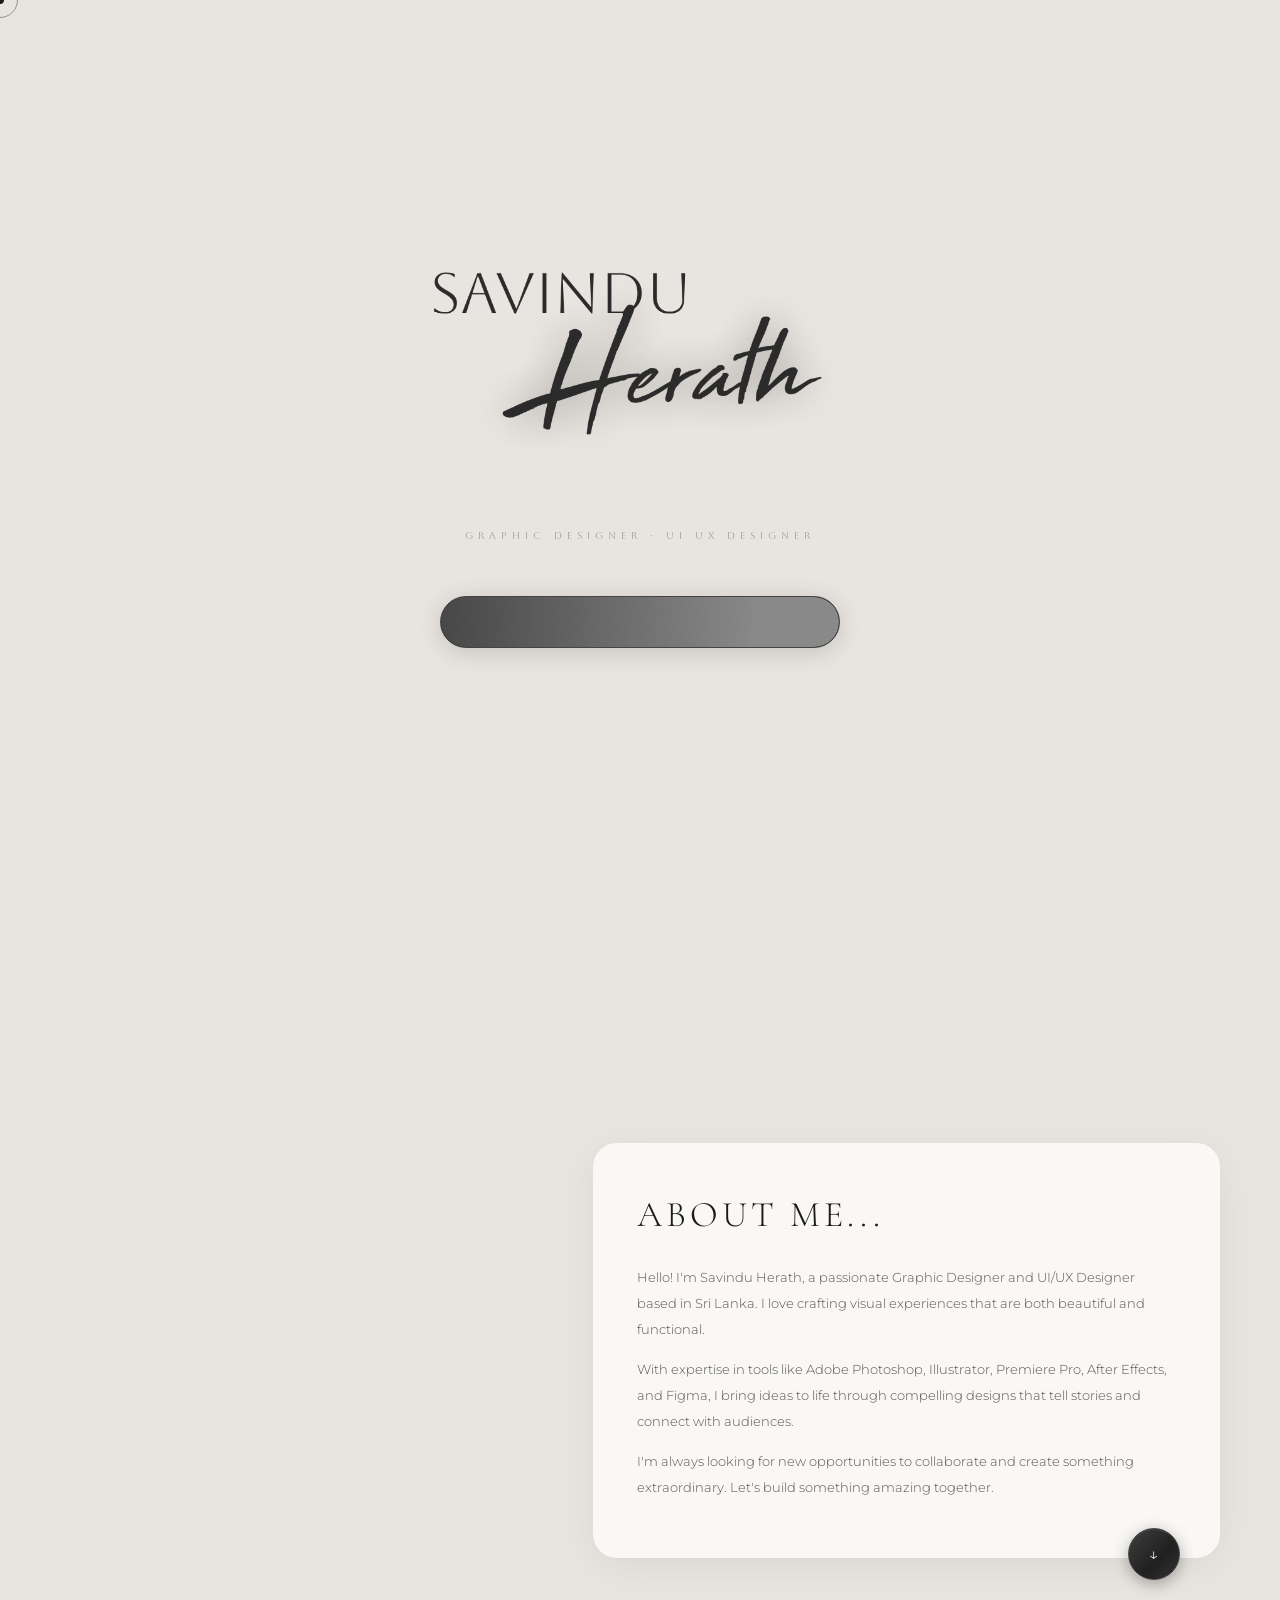
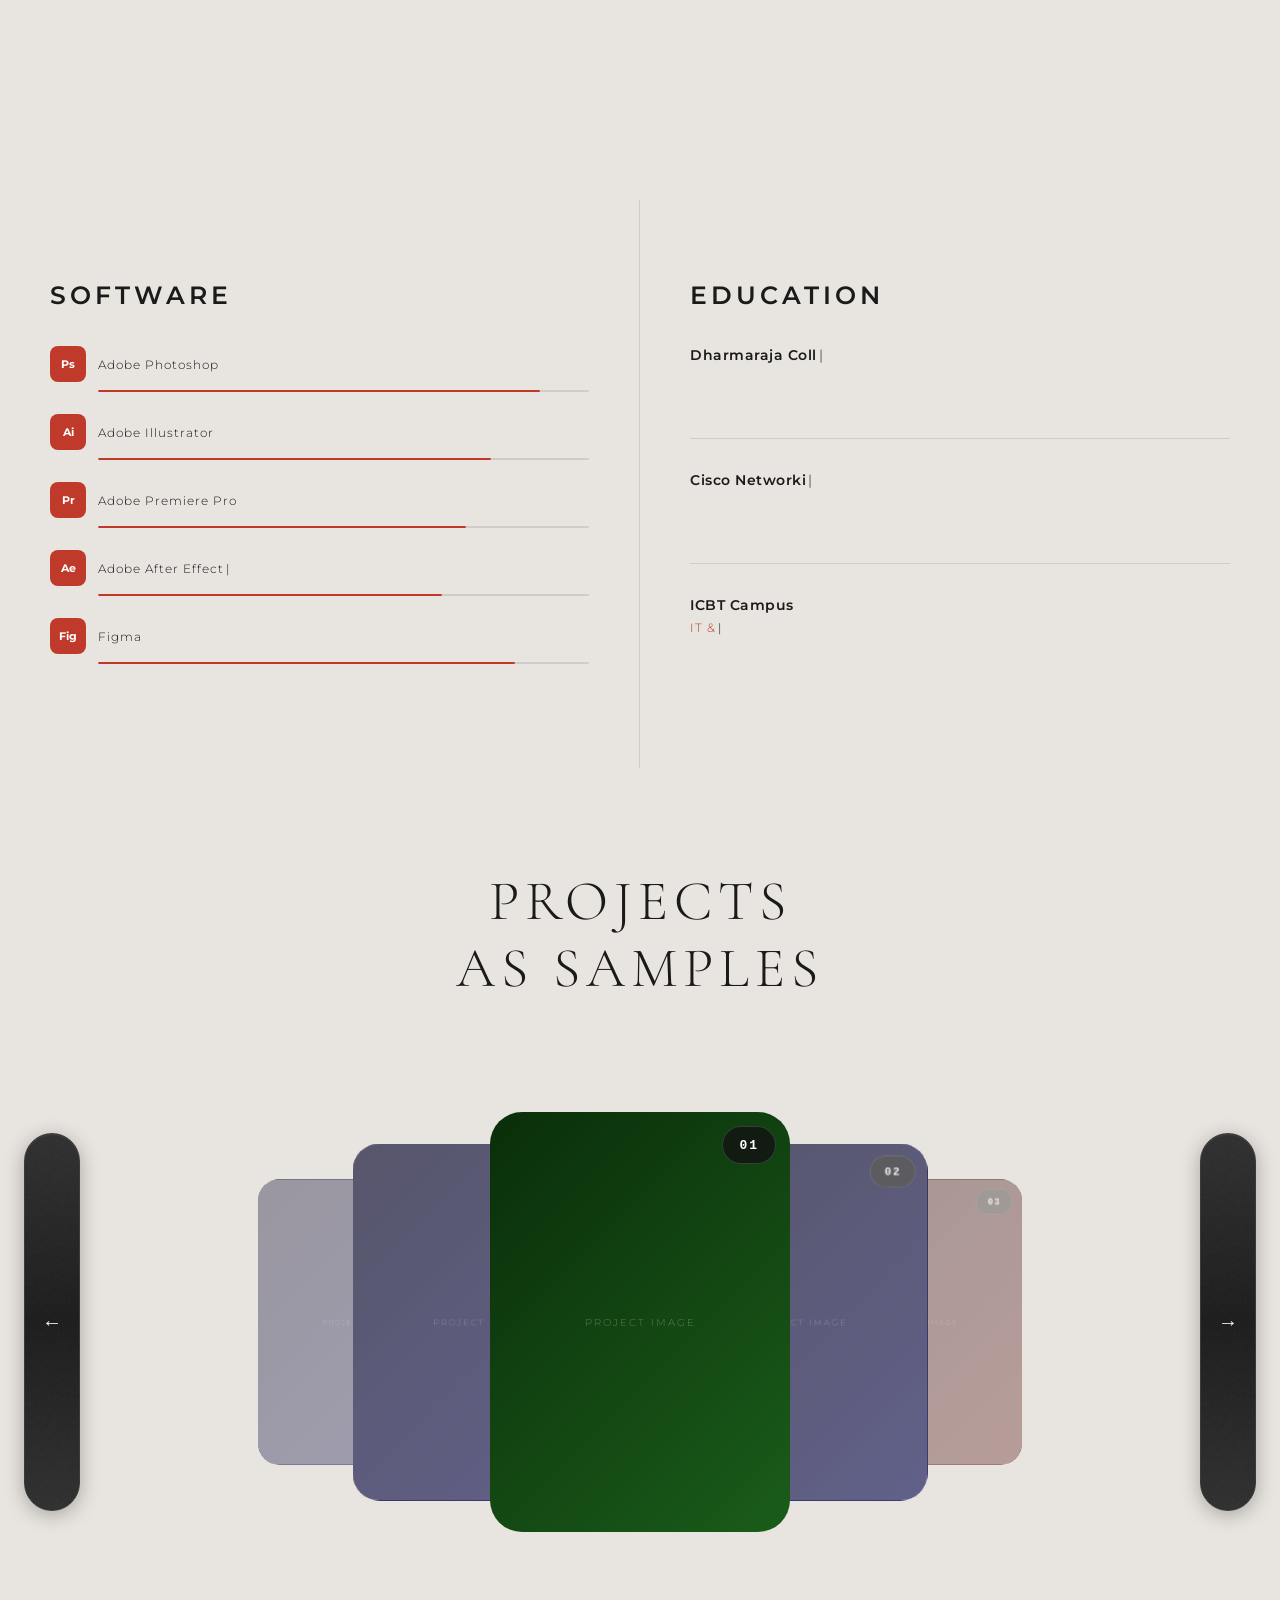
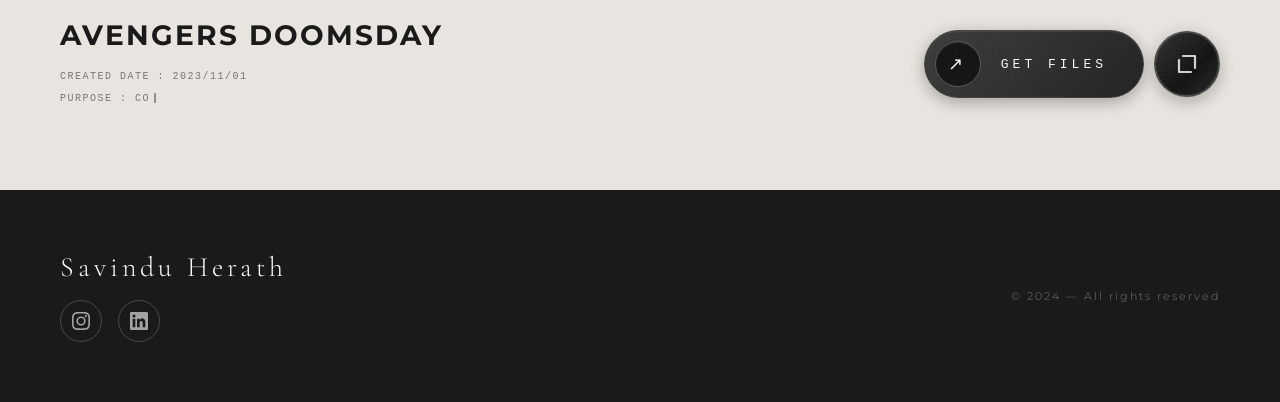
==== index.html @ 407e52e2 "Add files via upload" ====
<!DOCTYPE html>
<html lang="en">
<head>
  <meta charset="UTF-8" />
  <link rel="stylesheet" href="style.css">
  <meta name="viewport" content="width=device-width, initial-scale=1.0"/>
  <title>Savindu Herath — Portfolio</title>
  <link href="https://fonts.googleapis.com/css2?family=Aboreto&family=Cormorant+Garamond:ital,wght@0,300;0,400;0,600;1,300;1,600&family=Dancing+Script:wght@700&family=Montserrat:wght@300;400;500;600;700&display=swap" rel="stylesheet"/>
  <style>
    *, *::before, *::after { box-sizing: border-box; margin: 0; padding: 0; }

    
  </style>
</head>
<body class="loading">

<!-- RED GRID OVERLAY -->
<div id="grid-overlay"></div>

<!-- CUSTOM CURSOR -->
<div id="cursor-dot"></div>
<div id="cursor-ring"></div>

<!-- LOADING SCREEN -->
<div id="loader">
  <div class="loader-name">
    <img src="name.png" alt="Savindu Herath" style="width:clamp(200px,35vw,420px);">
  </div>
  <div class="loader-role"></div>
  <div class="loader-pill-wrap">
    <div class="loader-pill" id="loaderPill">
      <div class="loader-pill-fill" id="loaderFill"></div>
      <div class="loader-pill-text" id="loaderText">Loading</div>
    </div>
  </div>
</div>

<!-- NAVBAR -->
<nav>
  <div class="nav-mobile-top">
    <div class="nav-logo" id="navLogoBtn"><img src="photo.png" alt="SH" style="width:100%;height:100%;object-fit:cover;border-radius:50%;"></div>
    <span class="nav-mobile-label">Menu</span>
  </div>
  <div class="nav-logo" id="navLogoDesktop"><img src="photo.png" alt="SH" style="width:100%;height:100%;object-fit:cover;border-radius:50%;"></div>
  <div class="nav-links">
    <a href="#home">Home</a>
    <a href="#me">Me</a>
    <a href="#education">Education</a>
    <a href="#works">Works</a>
  </div>
</nav>

<!-- HERO + ABOUT (shared sticky image) -->
<div class="sticky-sections">

  <!-- LEFT: sticky image column -->
  <div class="sticky-img-col">
    <div class="sticky-img-inner">
      <img src="photo.png" alt="Savindu Herath">
    </div>
  </div>

  <!-- RIGHT: scrolling content column -->
  <div class="sticky-content-col">

    <!-- Hero pane -->
    <section id="home">
      <div class="hero-pane">
        <div class="hero-text">
          <p class="hero-hi">Hi...... &nbsp;I Am</p>
          <img src="name.png" alt="Savindu Herath" style="width:100%;max-width:640px;opacity:0;animation:heroNameReveal 0.9s cubic-bezier(0.4,0,0.2,1) 11.3s forwards;">
          <p class="hero-roles">
            <span class="hero-role-1"></span><br>
            <span class="hero-role-2"></span>
          </p>
          <a href="#me" class="hero-btn">
            <span class="btn-noise"></span>
            <span class="arrow-icon"><span>↗</span></span>
            Find More
          </a>
        </div>
      </div>
    </section>

    <!-- About pane -->
    <section id="me">
      <div class="about-pane">
        <div class="about-content reveal">
          <div class="about-card">
            <h2>About Me...</h2>
            <p>
              Hello! I'm Savindu Herath, a passionate Graphic Designer and UI/UX Designer
              based in Sri Lanka. I love crafting visual experiences that are both beautiful
              and functional.
            </p>
            <p>
              With expertise in tools like Adobe Photoshop, Illustrator, Premiere Pro,
              After Effects, and Figma, I bring ideas to life through compelling designs
              that tell stories and connect with audiences.
            </p>
            <p>
              I'm always looking for new opportunities to collaborate and create something
              extraordinary. Let's build something amazing together.
            </p>
            <a href="#education" class="about-down-btn"><span>↓</span></a>
          </div>
        </div>
      </div>
    </section>

  </div>
</div>

<!-- EDUCATION + SOFTWARE -->
<section id="education">
  <div class="software-section reveal">
    <p class="section-label">Software</p>

    <div class="skill-item">
      <div class="skill-header">
        <div class="skill-icon ps">Ps</div>
        <span class="skill-name" data-type="Adobe Photoshop"></span>
      </div>
      <div class="skill-bar"><div class="skill-fill" data-width="90%"></div></div>
    </div>

    <div class="skill-item">
      <div class="skill-header">
        <div class="skill-icon ai">Ai</div>
        <span class="skill-name" data-type="Adobe Illustrator"></span>
      </div>
      <div class="skill-bar"><div class="skill-fill" data-width="80%"></div></div>
    </div>

    <div class="skill-item">
      <div class="skill-header">
        <div class="skill-icon pr">Pr</div>
        <span class="skill-name" data-type="Adobe Premiere Pro"></span>
      </div>
      <div class="skill-bar"><div class="skill-fill" data-width="75%"></div></div>
    </div>

    <div class="skill-item">
      <div class="skill-header">
        <div class="skill-icon ae">Ae</div>
        <span class="skill-name" data-type="Adobe After Effects"></span>
      </div>
      <div class="skill-bar"><div class="skill-fill" data-width="70%"></div></div>
    </div>

    <div class="skill-item">
      <div class="skill-header">
        <div class="skill-icon fg">Fig</div>
        <span class="skill-name" data-type="Figma"></span>
      </div>
      <div class="skill-bar"><div class="skill-fill" data-width="85%"></div></div>
    </div>
  </div>

  <div class="edu-section reveal">
    <p class="section-label">Education</p>

    <div class="edu-item">
      <div class="edu-school" data-type="Dharmaraja College"></div>
      <div class="edu-stream" data-type="Science Stream"></div>
      <div class="edu-year" data-type="2017 – 2025"></div>
    </div>

    <div class="edu-item">
      <div class="edu-school" data-type="Cisco Networking Academy"></div>
      <div class="edu-stream" data-type="Cyber Security Diploma"></div>
      <div class="edu-year" data-type="2023 – 2024"></div>
    </div>

    <div class="edu-item">
      <div class="edu-school" data-type="ICBT Campus"></div>
      <div class="edu-stream" data-type="IT & English Diploma"></div>
      <div class="edu-year" data-type="2022 – 2023"></div>
    </div>
  </div>
</section>

<!-- PROJECTS -->
<section id="works">
  <div class="projects-header reveal">
    <h2>Projects<br>As Samples</h2>
  </div>

  <div class="fan-stage reveal" id="fanStage">
    <button class="carousel-btn" id="prevBtn"><span>←</span></button>
    <!-- Cards injected by JS -->
    <button class="carousel-btn" id="nextBtn"><span>→</span></button>
  </div>

  <div class="works-bottom reveal">
    <div class="proj-info" id="projInfo">
      <div class="proj-title">Avengers Doomsday</div>
      <div class="proj-meta">
        <span>Created Date : 2023/11/01</span>
        <span>Purpose : Created this for a competition conduct by Royal College Colombo</span>
      </div>
    </div>
    <div class="works-right">
      <div class="proj-actions" id="projActions">
        <a href="#" class="get-files-btn">
          <span class="btn-icon"><span>↗</span></span> Get Files
        </a>
      </div>
    </div>
  </div>
</section>

<!-- PROJECT MODAL -->
<div id="proj-modal">
  <div class="modal-backdrop" id="modalBackdrop"></div>
  <div class="modal-box" id="modalBox">
    <button class="modal-close" id="modalClose">✕</button>
    <div id="modalImgWrap"></div>
    <div class="modal-body">
      <div class="modal-tag" id="modalTag"></div>
      <div class="modal-title" id="modalTitle"></div>
      <div class="modal-meta" id="modalMeta"></div>
      <div class="modal-desc" id="modalDesc"></div>
      <div class="modal-actions" id="modalActions"></div>
    </div>
  </div>
</div>

<!-- SCROLL TO TOP -->
<a id="scrollTop" href="#home"><span>↑</span></a>

<!-- FOOTER -->
<footer>
  <div style="display:flex; flex-direction:column; gap:16px;">
    <div class="f-name">Savindu Herath</div>
    <div class="f-social">
      <a href="https://www.instagram.com/" target="_blank" aria-label="Instagram">
        <svg viewBox="0 0 24 24" xmlns="http://www.w3.org/2000/svg">
          <path d="M12 2.163c3.204 0 3.584.012 4.85.07 1.366.062 2.633.334 3.608 1.308.975.975 1.246 2.242 1.308 3.608.058 1.266.07 1.646.07 4.85s-.012 3.584-.07 4.85c-.062 1.366-.334 2.633-1.308 3.608-.975.975-2.242 1.246-3.608 1.308-1.266.058-1.646.07-4.85.07s-3.584-.012-4.85-.07c-1.366-.062-2.633-.334-3.608-1.308-.975-.975-1.246-2.242-1.308-3.608C2.175 15.584 2.163 15.204 2.163 12s.012-3.584.07-4.85c.062-1.366.334-2.633 1.308-3.608.975-.975 2.242-1.246 3.608-1.308C8.416 2.175 8.796 2.163 12 2.163zm0-2.163C8.741 0 8.333.014 7.053.072 5.197.157 3.355.673 2.014 2.014.673 3.355.157 5.197.072 7.053.014 8.333 0 8.741 0 12c0 3.259.014 3.667.072 4.947.085 1.856.601 3.698 1.942 5.039 1.341 1.341 3.183 1.857 5.039 1.942C8.333 23.986 8.741 24 12 24c3.259 0 3.667-.014 4.947-.072 1.856-.085 3.698-.601 5.039-1.942 1.341-1.341 1.857-3.183 1.942-5.039.058-1.28.072-1.688.072-4.947 0-3.259-.014-3.667-.072-4.947-.085-1.856-.601-3.698-1.942-5.039C20.645.673 18.803.157 16.947.072 15.667.014 15.259 0 12 0zm0 5.838a6.162 6.162 0 1 0 0 12.324 6.162 6.162 0 0 0 0-12.324zm0 10.162a4 4 0 1 1 0-8 4 4 0 0 1 0 8zm6.406-11.845a1.44 1.44 0 1 0 0 2.881 1.44 1.44 0 0 0 0-2.881z"/>
        </svg>
      </a>
      <a href="https://www.linkedin.com/" target="_blank" aria-label="LinkedIn">
        <svg viewBox="0 0 24 24" xmlns="http://www.w3.org/2000/svg">
          <path d="M20.447 20.452h-3.554v-5.569c0-1.328-.027-3.037-1.852-3.037-1.853 0-2.136 1.445-2.136 2.939v5.667H9.351V9h3.414v1.561h.046c.477-.9 1.637-1.85 3.37-1.85 3.601 0 4.267 2.37 4.267 5.455v6.286zM5.337 7.433a2.062 2.062 0 0 1-2.063-2.065 2.064 2.064 0 1 1 2.063 2.065zm1.782 13.019H3.555V9h3.564v11.452zM22.225 0H1.771C.792 0 0 .774 0 1.729v20.542C0 23.227.792 24 1.771 24h20.451C23.2 24 24 23.227 24 22.271V1.729C24 .774 23.2 0 22.222 0h.003z"/>
        </svg>
      </a>
    </div>
  </div>
  <div class="f-copy">© 2024 — All rights reserved</div>
</footer>

<script>
  // ── Navbar sequence
  const navEl = document.querySelector('nav');
  const navLinkItems = document.querySelectorAll('.nav-links a');
  const isMobile = () => window.innerWidth <= 1024;

  const NAV_START = 10400;

  // Step 1: drop down
  setTimeout(() => { navEl.classList.add('step1'); }, NAV_START);

  // Step 2: stretch wide (desktop only)
  setTimeout(() => { navEl.classList.add('step2'); }, NAV_START + 650);

  // Links appear at exactly 13s
  setTimeout(() => {
    navLinkItems.forEach(link => { link.classList.add('visible'); });
  }, 13000);

  // ── Loading screen sequence
  const loader     = document.getElementById('loader');
  const loaderName = loader.querySelector('.loader-name');
  const loaderRole = loader.querySelector('.loader-role');
  const pill       = document.getElementById('loaderPill');
  const fill       = document.getElementById('loaderFill');
  const pillText   = document.getElementById('loaderText');

  // 1. Name fades up
  setTimeout(() => loaderName.classList.add('show'), 300);

  // 2. Role types in
  setTimeout(() => {
    loaderRole.classList.add('show');
    const loaderRoleText = 'Graphic Designer  ·  UI UX Designer';
    loaderRole.textContent = '';
    loaderRole.classList.add('typing-cursor');
    let i = 0;
    const loaderRoleInterval = setInterval(() => {
      loaderRole.textContent += loaderRoleText[i++];
      if (i >= loaderRoleText.length) {
        clearInterval(loaderRoleInterval);
        loaderRole.classList.remove('typing-cursor');
      }
    }, 38);
  }, 800);
  // 3. Pill drops in
  setTimeout(() => pill.classList.add('drop'), 1300);
  // 4. Pill stretches wide
  setTimeout(() => {
    pill.classList.add('stretch');
    setTimeout(() => pillText.classList.add('show'), 500);
  }, 2000);
  // 5. Fill sweeps across
  setTimeout(() => fill.classList.add('fill'), 2400);
  // 6. Slide away when done
  setTimeout(() => {
    loader.classList.add('hide');
    document.body.classList.remove('loading');
    setTimeout(() => loader.remove(), 900);
  }, 9500);

  // ── Hero roles typing (starts after loading screen ends)
  setTimeout(() => {
    const role1 = document.querySelector('.hero-role-1');
    const role2 = document.querySelector('.hero-role-2');
    const text1 = 'Graphic Designer';
    const text2 = 'UI UX Designer';
    const speed = 45;

    // Both start at the same time
    [{ el: role1, text: text1 }, { el: role2, text: text2 }].forEach(({ el, text }) => {
      el.textContent = '';
      el.classList.add('typing-cursor');
      let i = 0;
      const interval = setInterval(() => {
        el.textContent += text[i++];
        if (i >= text.length) {
          clearInterval(interval);
          el.classList.remove('typing-cursor');
        }
      }, speed);
    });
  }, 11700);

  // ── Scroll to top button
  const scrollTopBtn = document.getElementById('scrollTop');
  window.addEventListener('scroll', () => {
    scrollTopBtn.classList.toggle('visible', window.scrollY > 400);
  }, { passive: true });
  scrollTopBtn.addEventListener('click', e => {
    e.preventDefault();
    smoothScrollTo(0, 1000);
  });

  // ── Scroll reveal
  const reveals = document.querySelectorAll('.reveal');
  const revObserver = new IntersectionObserver((entries) => {
    entries.forEach(e => {
      if (e.isIntersecting) {
        e.target.classList.add('visible');
        e.target.querySelectorAll('.skill-fill').forEach(bar => {
          bar.style.width = bar.dataset.width;
        });

        // Typing effect for software skill names
        if (e.target.classList.contains('software-section')) {
          const skillNames = e.target.querySelectorAll('.skill-name[data-type]');
          skillNames.forEach(field => {
            const text = field.dataset.type;
            const speed = 35;
            field.textContent = '';
            field.classList.add('typing-cursor');
            let i = 0;
            const interval = setInterval(() => {
              field.textContent += text[i++];
              if (i >= text.length) {
                clearInterval(interval);
                field.classList.remove('typing-cursor');
              }
            }, speed);
          });
          revObserver.unobserve(e.target);
        }

        // Typing effect for edu items
        if (e.target.classList.contains('edu-section')) {
          const items = e.target.querySelectorAll('.edu-item');
          items.forEach(item => {
            const fields = item.querySelectorAll('[data-type]');
            let fieldDelay = 0;
            fields.forEach((field, fi) => {
              const text = field.dataset.type;
              const speed = fi === 0 ? 45 : 30;
              setTimeout(() => {
                field.textContent = '';
                field.classList.add('typing-cursor');
                let i = 0;
                const interval = setInterval(() => {
                  field.textContent += text[i++];
                  if (i >= text.length) {
                    clearInterval(interval);
                    field.classList.remove('typing-cursor');
                  }
                }, speed);
              }, fieldDelay);
              fieldDelay += text.length * speed + 120;
            });
          });
          revObserver.unobserve(e.target);
        }
      }
    });
  }, { threshold: 0.15 });
  reveals.forEach(r => revObserver.observe(r));

  document.querySelectorAll('.skill-fill').forEach(bar => {
    const rect = bar.getBoundingClientRect();
    if (rect.top < window.innerHeight) bar.style.width = bar.dataset.width;
  });

  // ── Project data — add or edit projects here
  const projects = [
    {
      title: "Avengers Doomsday",
      date: "2023/11/01",
      purpose: "Competition",
      description: "Created this poster for a graphic design competition conducted by Royal College Colombo. The design captures the cinematic feel of the Avengers universe with bold typography and dramatic lighting.",
      bg: "linear-gradient(135deg,#0a2e0a,#1a5c1a)",
      image: null, // replace with: "project1.jpg"
      file: null   // replace with: "files/avengers-doomsday.zip"
    },
    {
      title: "Space Quantum",
      date: "2024/02/10",
      purpose: "Personal Project",
      description: "A personal exploration of space-themed UI design. Combines deep space photography with futuristic interface elements to create an immersive visual experience.",
      bg: "linear-gradient(135deg,#0a0a2e,#1a1a5c)",
      image: null,
      file: null
    },
    {
      title: "Project Three",
      date: "2024/05/20",
      purpose: "Client Work",
      description: "Replace with your third project description. Add details about the client, the brief, and your creative approach to solving their design challenge.",
      bg: "linear-gradient(135deg,#2e0a0a,#5c1a1a)",
      image: null,
      file: null
    },
    {
      title: "Space Quantum",
      date: "2024/02/10",
      purpose: "Personal Project",
      description: "A personal exploration of space-themed UI design. Combines deep space photography with futuristic interface elements to create an immersive visual experience.",
      bg: "linear-gradient(135deg,#0a0a2e,#1a1a5c)",
      image: null,
      file: null
    },
    {
      title: "Project Four",
      date: "2024/08/15",
      purpose: "Freelance",
      description: "Replace with your fourth project description. Describe the tools used, the timeline, and the outcome of this project.",
      bg: "linear-gradient(135deg,#1a1200,#4a3500)",
      image: null,
      file: null
    },
    {
      title: "Project Five",
      date: "2024/11/01",
      purpose: "Academic",
      description: "Replace with your fifth project description. You can add as many projects as you like by copying this object and adding your own details.",
      bg: "linear-gradient(135deg,#001a1a,#004a4a)",
      image: null,
      file: null
    },
    {
      title: "2",
      date: "2024/02/10",
      purpose: "Personal Project",
      description: "A personal exploration of space-themed UI design. Combines deep space photography with futuristic interface elements to create an immersive visual experience.",
      bg: "linear-gradient(135deg,#0a0a2e,#1a1a5c)",
      image: null,
      file: null
    },
    {
      title: "1",
      date: "2024/02/10",
      purpose: "Personal Project",
      description: "A personal exploration of space-themed UI design. Combines deep space photography with futuristic interface elements to create an immersive visual experience.",
      bg: "linear-gradient(135deg,#0a0a2e,#1a1a5c)",
      image: null,
      file: null
    }
  ];

  // ── Modal logic
  const modal       = document.getElementById('proj-modal');
  const modalClose  = document.getElementById('modalClose');
  const modalBackdrop = document.getElementById('modalBackdrop');

  function openModal(p) {
    // Image
    const imgWrap = document.getElementById('modalImgWrap');
    if (p.image) {
      imgWrap.innerHTML = `<img src="${p.image}" alt="${p.title}" class="modal-img">`;
    } else {
      imgWrap.innerHTML = `<div class="modal-img-placeholder" style="background:${p.bg}">${p.title}</div>`;
    }
    document.getElementById('modalTag').textContent = `Project · ${p.purpose}`;
    document.getElementById('modalTitle').textContent = p.title;
    document.getElementById('modalMeta').innerHTML = `
      <span><strong>Date</strong>${p.date}</span>
      <span><strong>Purpose</strong>${p.purpose}</span>
    `;
    document.getElementById('modalDesc').textContent = p.description;

    // Download button
    const actions = document.getElementById('modalActions');
    if (p.file) {
      actions.innerHTML = `
        <a href="${p.file}" download class="modal-download-btn">
          <span class="btn-icon">↓</span> Download Files
        </a>`;
    } else {
      actions.innerHTML = `<p class="modal-no-file">No files available yet</p>`;
    }

    modal.classList.add('open');
    document.body.style.overflow = 'hidden';
  }

  function closeModal() {
    modal.classList.remove('open');
    document.body.style.overflow = '';
  }

  modalClose.addEventListener('click', closeModal);
  modalBackdrop.addEventListener('click', closeModal);
  document.addEventListener('keydown', e => { if (e.key === 'Escape') closeModal(); });

  const stage = document.getElementById('fanStage');
  const infoEl = document.getElementById('projInfo');
  const actionsEl = document.getElementById('projActions');
  let current = 0;
  const total = projects.length;

  // Build card DOM elements
  const cardEls = projects.map((p, i) => {
    const card = document.createElement('div');
    card.className = 'fan-card';
    card.innerHTML = `
      <div class="fan-card-inner">
        <div class="card-placeholder" style="background:${p.bg}">PROJECT IMAGE</div>
        <div class="proj-num">${String(i+1).padStart(2,'0')}</div>
        <div class="card-overlay"></div>
      </div>
    `;
    card.addEventListener('click', () => {
      const pos = getPos(i);
      if (pos !== 0) {
        current = i; render();
      } else {
        openModal(p); // open modal when clicking active card
      }
    });
    stage.appendChild(card);
    return card;
  });

  // Returns position relative to current (-2,-1,0,1,2 or hidden)
  function getPos(i) {
    let diff = i - current;
    // Wrap for infinite
    if (diff > total / 2) diff -= total;
    if (diff < -total / 2) diff += total;
    return diff;
  }

  function render() {
    cardEls.forEach((card, i) => {
      const pos = getPos(i);
      // Remove all pos classes
      card.className = 'fan-card';
      if (pos === 0)       card.classList.add('pos-0');
      else if (pos === -1) card.classList.add('pos-n1');
      else if (pos === 1)  card.classList.add('pos-p1');
      else if (pos === -2) card.classList.add('pos-n2');
      else if (pos === 2)  card.classList.add('pos-p2');
      else                 card.classList.add('pos-hidden');
    });

    // Update info with typing effect
    const p = projects[current];

    // Helper: types text into an element char by char
    function typeText(el, text, speed, onDone) {
      el.textContent = '';
      el.classList.add('typing-cursor');
      let i = 0;
      const interval = setInterval(() => {
        el.textContent += text[i++];
        if (i >= text.length) {
          clearInterval(interval);
          el.classList.remove('typing-cursor');
          if (onDone) onDone();
        }
      }, speed);
    }

    // Build structure first (empty), then type into each field sequentially
    infoEl.innerHTML = `
      <div class="proj-title"></div>
      <div class="proj-meta">
        <span class="meta-date"></span>
        <span class="meta-purpose"></span>
      </div>
    `;

    const titleEl   = infoEl.querySelector('.proj-title');
    const dateEl    = infoEl.querySelector('.meta-date');
    const purposeEl = infoEl.querySelector('.meta-purpose');

    // Title types fast, then date, then purpose
    typeText(titleEl, p.title, 55, () => {
      typeText(dateEl, `Created Date : ${p.date}`, 28, () => {
        typeText(purposeEl, `Purpose : ${p.purpose}`, 28);
      });
    });
    actionsEl.innerHTML = `
      <button onclick="window._openModal(${current})" class="get-files-btn">
        <span class="btn-icon"><span>↗</span></span> Get Files
      </button>
      <button onclick="window._openModal(${current})" class="expand-btn" title="Open project">
        <svg width="26" height="26" viewBox="0 0 26 26" fill="none" xmlns="http://www.w3.org/2000/svg">
          <!-- top-right arrow -->
          <polyline points="9,5 21,5 21,17" stroke="rgba(255,255,255,0.8)" stroke-width="2.2" stroke-linecap="round" stroke-linejoin="round" fill="none"/>
          <!-- bottom-left arrow -->
          <polyline points="17,21 5,21 5,9" stroke="rgba(255,255,255,0.8)" stroke-width="2.2" stroke-linecap="round" stroke-linejoin="round" fill="none"/>
        </svg>
      </button>
    `;
  }

  document.getElementById('prevBtn').addEventListener('click', () => {
    current = (current - 1 + total) % total;
    render();
  });
  document.getElementById('nextBtn').addEventListener('click', () => {
    current = (current + 1) % total;
    render();
  });

  // Keyboard support
  document.addEventListener('keydown', e => {
    if (e.key === 'ArrowLeft') { current = (current - 1 + total) % total; render(); }
    if (e.key === 'ArrowRight') { current = (current + 1) % total; render(); }
  });

  // Touch / drag swipe on stage
  let dragStartX = 0;
  let isDragging = false;
  stage.addEventListener('mousedown',  e => { dragStartX = e.clientX; isDragging = true; });
  stage.addEventListener('mousemove',  e => { if (!isDragging) return; e.preventDefault(); });
  stage.addEventListener('mouseup',    e => {
    if (!isDragging) return;
    const diff = e.clientX - dragStartX;
    if (Math.abs(diff) > 40) {
      current = diff < 0 ? (current + 1) % total : (current - 1 + total) % total;
      render();
    }
    isDragging = false;
  });
  stage.addEventListener('mouseleave', () => { isDragging = false; });

  stage.addEventListener('touchstart', e => { dragStartX = e.touches[0].clientX; }, { passive: true });
  stage.addEventListener('touchend',   e => {
    const diff = e.changedTouches[0].clientX - dragStartX;
    if (Math.abs(diff) > 40) {
      current = diff < 0 ? (current + 1) % total : (current - 1 + total) % total;
      render();
    }
  });

  // Auto-play — advances every 3.5s, pauses on hover
  let autoPlay = setInterval(() => {
    current = (current + 1) % total;
    render();
  }, 3500);

  stage.addEventListener('mouseenter', () => clearInterval(autoPlay));
  stage.addEventListener('mouseleave', () => {
    autoPlay = setInterval(() => {
      current = (current + 1) % total;
      render();
    }, 3500);
  });

  render();

  window._openModal = (idx) => openModal(projects[idx]);

  // ── Smooth scroll with custom easing
  function easeInOutCubic(t) {
    return t < 0.5 ? 4 * t * t * t : 1 - Math.pow(-2 * t + 2, 3) / 2;
  }

  function smoothScrollTo(targetY, duration = 900) {
    const startY = window.scrollY;
    const diff = targetY - startY;
    let startTime = null;

    function step(timestamp) {
      if (!startTime) startTime = timestamp;
      const elapsed = timestamp - startTime;
      const progress = Math.min(elapsed / duration, 1);
      window.scrollTo(0, startY + diff * easeInOutCubic(progress));
      if (progress < 1) requestAnimationFrame(step);
    }
    requestAnimationFrame(step);
  }

  // ── Mobile navbar dropdown

  function updateNavLayout() {
    const mobileTop = document.querySelector('.nav-mobile-top');
    const desktopLogo = document.getElementById('navLogoDesktop');
    if (isMobile()) {
      mobileTop.style.display = 'flex';
      desktopLogo.style.display = 'none';
    } else {
      mobileTop.style.display = 'none';
      desktopLogo.style.display = 'flex';
      navEl.classList.remove('nav-open');
    }
  }
  updateNavLayout();
  window.addEventListener('resize', updateNavLayout);

  // Toggle dropdown on logo click (mobile only)
  document.getElementById('navLogoBtn').addEventListener('click', () => {
    if (isMobile()) navEl.classList.toggle('nav-open');
  });

  // Close dropdown when a link is clicked
  document.querySelectorAll('.nav-links a').forEach(link => {
    link.addEventListener('click', () => {
      if (isMobile()) navEl.classList.remove('nav-open');
    });
  });
  document.querySelectorAll('.nav-links a').forEach(link => {
    link.addEventListener('click', e => {
      e.preventDefault();
      const targetId = link.getAttribute('href').replace('#', '');
      const targetEl = document.getElementById(targetId);
      if (!targetEl) return;
      smoothScrollTo(targetEl.offsetTop, 1000);
    });
  });

  // ── Active nav link on scroll
  const sections = ['home', 'me', 'education', 'works'];
  const navLinkEls = document.querySelectorAll('.nav-links a');

  function updateActiveNav() {
    let currentSection = 'home';
    sections.forEach(id => {
      const el = document.getElementById(id);
      if (el && window.scrollY >= el.offsetTop - 120) currentSection = id;
    });
    navLinkEls.forEach(link => {
      const isActive = link.getAttribute('href') === `#${currentSection}`;
      link.style.color = isActive ? 'var(--accent)' : '';
      link.style.fontWeight = isActive ? '600' : '';
      link.style.opacity = '1';
    });
  }

  window.addEventListener('scroll', updateActiveNav, { passive: true });
  updateActiveNav();
  // ── Custom Cursor
  const dot  = document.getElementById('cursor-dot');
  const ring = document.getElementById('cursor-ring');
  let ringX = 0, ringY = 0;
  let mouseX = 0, mouseY = 0;

  window.addEventListener('mousemove', e => {
    mouseX = e.clientX;
    mouseY = e.clientY;
    dot.style.left = mouseX + 'px';
    dot.style.top  = mouseY + 'px';
  });

  // Ring follows with smooth lag
  (function animateRing() {
    ringX += (mouseX - ringX) * 0.12;
    ringY += (mouseY - ringY) * 0.12;
    ring.style.left = ringX + 'px';
    ring.style.top  = ringY + 'px';
    requestAnimationFrame(animateRing);
  })();

  // Hover on interactive elements - use delegation to catch dynamically rendered buttons
  document.body.addEventListener('mouseover', (e) => {
    if (e.target.closest('a, button, [class*="btn"], .fan-card, .modal-close, .modal-backdrop')) {
      document.body.classList.add('cursor-hover');
    }
  });
  document.body.addEventListener('mouseout', (e) => {
    if (e.target.closest('a, button, [class*="btn"], .fan-card, .modal-close, .modal-backdrop')) {
      document.body.classList.remove('cursor-hover');
    }
  });

  // Click effect
  window.addEventListener('mousedown', () => document.body.classList.add('cursor-click'));
  window.addEventListener('mouseup',   () => document.body.classList.remove('cursor-click'));

</script>
</body>
</html>
---- style.css ----
:root {
    --bg: #e8e4df;
    --bg2: #dedad4;
    --card: #f0ece8;
    --text: #1a1a1a;
    --muted: #777;
    --accent: #c0392b;
    --white: #faf8f5;
    --border: rgba(0,0,0,0.1);
  }

html { scroll-behavior: smooth; }


* { cursor: none !important; }

#cursor-dot {
    width: 8px; height: 8px;
    background: var(--text);
    border-radius: 50%;
    position: fixed;
    top: 0; left: 0;
    pointer-events: none;
    z-index: 99999;
    transform: translate(-50%, -50%);
    transition: transform 0.1s ease, background 0.2s ease, width 0.25s ease, height 0.25s ease;
}

#cursor-ring {
    width: 36px; height: 36px;
    border: 1.5px solid rgba(26,26,26,0.4);
    border-radius: 50%;
    position: fixed;
    top: 0; left: 0;
    pointer-events: none;
    z-index: 99998;
    transform: translate(-50%, -50%);
    transition: width 0.3s cubic-bezier(0.34,1.56,0.64,1),
                height 0.3s cubic-bezier(0.34,1.56,0.64,1),
                border-color 0.2s ease,
                background 0.2s ease;
}


body.cursor-hover #cursor-dot {
    width: 6px; height: 6px;
    background: var(--accent);
}
body.cursor-hover #cursor-ring {
    width: 52px; height: 52px;
    border-color: #c0392b59;
    background: rgba(192,57,43,0.05);
}

body.cursor-click #cursor-dot {
    width: 10px; height: 10px;
    background: var(--accent);
}
body.cursor-click #cursor-ring {
    width: 28px; height: 28px;
    border-color: rgba(192,57,43,0.6);
}

.noise-filter { display: none; }

body::before {
    content: '';
    position: fixed;
    inset: 0;
    z-index: 1;
    pointer-events: none;
    opacity: 0.045;
    background-image: url("data:image/svg+xml,%3Csvg viewBox='0 0 256 256' xmlns='http://www.w3.org/2000/svg'%3E%3Cfilter id='noise'%3E%3CfeTurbulence type='fractalNoise' baseFrequency='0.9' numOctaves='4' stitchTiles='stitch'/%3E%3C/filter%3E%3Crect width='100%25' height='100%25' filter='url(%23noise)'/%3E%3C/svg%3E");
    background-size: 180px 180px;
}

body::after {
    content: '';
    position: fixed;
    bottom: 0; left: 0;
    width: 55vw;
    height: 55vh;
    background: radial-gradient(ellipse at bottom left, rgba(26,26,26,0.13) 0%, transparent 70%);
    z-index: 1;
    pointer-events: none;
}

.get-files-btn::before,
.carousel-btn::before,
.about-down-btn::before,
.ext-btn::before,
#scrollTop::before,
.loader-pill::before {
    content: '';
    position: absolute;
    inset: 0;
    border-radius: inherit;
    pointer-events: none;
    z-index: 1;
    opacity: 0.07;
    background-image: url("data:image/svg+xml,%3Csvg viewBox='0 0 256 256' xmlns='http://www.w3.org/2000/svg'%3E%3Cfilter id='n'%3E%3CfeTurbulence type='fractalNoise' baseFrequency='0.85' numOctaves='4' stitchTiles='stitch'/%3E%3C/filter%3E%3Crect width='100%25' height='100%25' filter='url(%23n)'/%3E%3C/svg%3E");
    background-size: 120px 120px;
}

.hero-btn .btn-noise {
    position: absolute;
    inset: 0;
    border-radius: inherit;
    pointer-events: none;
    z-index: 1;
    opacity: 0.07;
    background-image: url("data:image/svg+xml,%3Csvg viewBox='0 0 256 256' xmlns='http://www.w3.org/2000/svg'%3E%3Cfilter id='n'%3E%3CfeTurbulence type='fractalNoise' baseFrequency='0.85' numOctaves='4' stitchTiles='stitch'/%3E%3C/filter%3E%3Crect width='100%25' height='100%25' filter='url(%23n)'/%3E%3C/svg%3E");
    background-size: 120px 120px;
}

::-webkit-scrollbar {
    width: 6px;
}
::-webkit-scrollbar-track {
    background: transparent;
}
::-webkit-scrollbar-thumb {
    background: linear-gradient(180deg, #3a3a3a, #1a1a1a);
    border-radius: 50px;
    border: 1px solid rgba(255,255,255,0.08);
}
::-webkit-scrollbar-thumb:hover {
    background: linear-gradient(180deg, #555, #2e2e2e);
}
  
html {
    scrollbar-width: thin;
    scrollbar-color: #2e2e2e transparent;
}

 
#grid-overlay {
    position: fixed;
    inset: 0;
    z-index: -1;
    pointer-events: none;
    background-image:
      linear-gradient(to right, rgba(200,50,50,0.18) 1px, transparent 1px),
      linear-gradient(to bottom, rgba(200,50,50,0.12) 1px, transparent 1px);
    background-size: calc(100% / 3) 25vh;
}

body {
    background: var(--bg);
    color: var(--text);
    font-family: 'Montserrat', sans-serif;
    font-weight: 300;
    overflow-x: hidden;
}


nav {
    position: fixed;
    top: 16px;
    left: 50%;
    transform: translateX(-50%) translateY(-80px);
    z-index: 100;
    background: rgba(225,221,216,0.92);
    backdrop-filter: blur(16px);
    border: 1px solid rgba(0,0,0,0.1);
    border-radius: 60px;
    padding: 6px 36px 6px 10px;
    display: flex;
    align-items: center;
    justify-content: space-between;
    width: 54px;
    box-shadow: 0 2px 16px rgba(0,0,0,0.08);
    opacity: 0;
    overflow: visible;
    transition: transform 0.6s cubic-bezier(0.34,1.56,0.64,1),
                opacity 0.4s ease,
                width 0.65s cubic-bezier(0.34,1.3,0.64,1);
}

nav::before {
    content: '';
    position: absolute;
    inset: 0;
    border-radius: 60px;
    overflow: hidden;
    pointer-events: none;
}

nav.step1 {
    opacity: 1;
    transform: translateX(-50%) translateY(0px);
}

nav.step2 {
    width: clamp(320px, 80vw, 1200px);
}

.nav-logo {
    width: 44px;
    height: 44px;
    border-radius: 50%;
    background: #1a1a1a;
    overflow: hidden;
    flex-shrink: 0;
    border: 2px solid #8e1b1b;
    box-shadow: 0 2px 12px rgba(0,0,0,0.35);
    position: relative;
    z-index: 2;
    margin-left: -2px;
}
.nav-logo:hover{
    border: 2px solid #e33a3a;
}

.nav-links {
    display: flex;
    align-items: center;
    gap: 35px;
    white-space: nowrap;
}

nav a {
    text-decoration: none;
    color: var(--text);
    font-size: 12px;
    font-family: 'Aboreto', cursive;
    font-weight: 400;
    letter-spacing: 3px;
    text-transform: uppercase;
    opacity: 0 !important;
    transition: opacity 0.4s ease, color 0.2s;
}
nav a.visible {
    opacity: 1 !important;
}

nav a:hover { color: var(--accent); }

 
#home {
    min-height: 100vh;
    display: grid;
    grid-template-columns: 1fr 1.5fr;
    position: relative;
    overflow: hidden;
}

#home { display: block; min-height: unset; }

.sticky-sections {
    display: grid;
    grid-template-columns: 1fr 1.4fr;
    position: relative;
}

.sticky-img-col {
    position: relative;
}

.sticky-img-inner {
    position: sticky;
    top: 0px;
    height: 100vh;
    background: var(--bg);
    overflow: hidden;

}

.sticky-img-inner img {
    width: 100%;
    height: 100%;
    object-fit: cover;
    object-position: top center;
    display: block;
    border-radius: 16px;
}

.sticky-content-col {
    display: flex;
    flex-direction: column;
}

.hero-pane {
    min-height: 100vh;
    padding: 120px 20px 60px 60px;
    display: flex;
    flex-direction: column;
    justify-content: center;
    background: var(--bg);
}

.hero-text {
    padding: 0;
    display: flex;
    flex-direction: column;
    justify-content: center;
    position: relative;
    margin-left: 16%;
}

@keyframes heroImgReveal {
    0%   { opacity: 0; transform: scale(1.06); filter: blur(8px); }
    100% { opacity: 1; transform: scale(1);    filter: blur(0); }
}

@keyframes heroFadeSlide {
    0%   { opacity: 0; transform: translateX(-18px); }
    100% { opacity: 1; transform: translateX(0); }
}

@keyframes heroNameReveal {
    0%   { opacity: 0; transform: translateX(-24px) skewX(4deg); filter: blur(4px); }
    100% { opacity: 1; transform: translateX(0)     skewX(0deg); filter: blur(0); }
}

@keyframes heroRolesFade {
    0%   { opacity: 0; transform: translateY(10px); letter-spacing: 6px; }
    100% { opacity: 1; transform: translateY(0);    letter-spacing: 3px; }
}

@keyframes heroBtnDrop {
    0%   { opacity: 0; transform: translateY(20px) scale(0.92); }
    65%  { transform: translateY(-4px) scale(1.02); }
    100% { opacity: 1; transform: translateY(0)   scale(1); }
}


.sticky-img-inner img {
    animation: heroImgReveal 1.6s cubic-bezier(0.4, 0, 0.2, 1) 10.4s both;
}
  
.hero-hi {
    font-family: 'Montserrat', sans-serif;
    font-size: 36px;
    font-weight: 300;
    letter-spacing: 10px;
    color: var(--muted);
    margin-bottom: 16px;
    opacity: 0;
    animation: heroFadeSlide 0.7s cubic-bezier(0.4, 0, 0.2, 1) 11.0s forwards;
}

.hero-roles {
    margin-top: 2px;
    font-size: 17px;
    letter-spacing: 4px;
    text-transform: uppercase;
    color: var(--muted);
    line-height: 2;
    min-height: 60px;
}

@keyframes btnShimmer {
    0%   { background-position: -200% center; }
    100% { background-position: 200% center; }
}

@keyframes arrowPulse {
    0%, 100% { transform: translate(0, 0); }
    50%       { transform: translate(3px, -3px); }
}
@keyframes arrowPulseLeft {
    0%, 100% { transform: translateX(0); }
    50%       { transform: translateX(-4px); }
}
@keyframes arrowPulseRight {
    0%, 100% { transform: translateX(0); }
    50%       { transform: translateX(4px); }
}
@keyframes arrowPulseDown {
    0%, 100% { transform: translateY(0); }
    50%       { transform: translateY(4px); }
}

#prevBtn:hover span { animation: arrowPulseLeft 0.6s ease infinite; display: inline-block; }
#nextBtn:hover span { animation: arrowPulseRight 0.6s ease infinite; display: inline-block; }
.about-down-btn:hover span { animation: arrowPulseDown 0.6s ease infinite; display: inline-block; }
.ext-btn:hover span { animation: arrowPulse 0.6s ease infinite; display: inline-block; }

@keyframes hoverShimmer {
    0%   { background-position: -200% center; }
    100% { background-position: 200% center; }
}

.hero-btn {
    margin-top: 48px;
    display: inline-flex;
    align-items: center;
    gap: 0;
    background: linear-gradient(270deg, #3a3a3a, #1a1a1a, #2e2e2e, #444, #1a1a1a);
    background-size: 300% 300%;
    animation: heroBtnDrop 0.7s cubic-bezier(0.34, 1.56, 0.64, 1) 12.1s forwards;
    color: var(--white);
    padding: 10px 42px 10px 10px;
    border-radius: 50px;
    font-size: 15px;
    font-weight: 500;
    letter-spacing: 4px;
    text-transform: uppercase;
    text-decoration: none;
    width: fit-content;
    border: 1.5px solid #444;
    box-shadow: 0 4px 24px rgba(0,0,0,0.35), inset 0 1px 0 rgba(255,255,255,0.08);
    transition: transform 0.4s cubic-bezier(0.34, 1.56, 0.64, 1),
                box-shadow 0.3s ease,
                letter-spacing 0.3s ease,
                color 0.3s ease;
    opacity: 0;
    font-family: 'Courier New', monospace;
    position: relative;
    overflow: hidden;
}

.hero-btn::before {
    content: '';
    position: absolute;
    top: 0; left: -100%;
    width: 60%;
    height: 100%;
    background: linear-gradient(120deg, transparent 0%, rgba(255,255,255,0.18) 50%, transparent 100%);
    transform: skewX(-20deg);
    transition: left 0s;
    pointer-events: none;
}

.hero-btn::after {
    content: '';
    position: absolute;
    inset: -2px;
    border-radius: 50px;
    background: transparent;
    border: 2px solid transparent;
    transition: border-color 0.3s ease, box-shadow 0.3s ease;
    pointer-events: none;
}

.hero-btn:hover {
    transform: scale(1.15);
    box-shadow: 0 16px 48px rgba(0,0,0,0.5), inset 0 1px 0 rgba(255,255,255,0.14);
    color: #ffffff;
}


.hero-btn:hover::before {
    left: 160%;
    transition: left 0.9s ease;
}


.hero-btn:hover::after {
    border-color: rgba(255,255,255,0.25);
    box-shadow: 0 0 16px rgba(255,255,255,0.12), 0 0 32px rgba(255,255,255,0.06);
}

.get-files-btn:hover .btn-icon span,
.hero-btn:hover .arrow-icon span {
    animation: arrowPulse 0.6s ease infinite;
    display: inline-block;
}
.hero-btn .arrow-icon {
    width: 58px; height: 58px;
    border-radius: 50%;
    background: #111;
    border: 1.5px solid #555;
    color: var(--white);
    display: flex; align-items: center; justify-content: center;
    font-size: 22px;
    margin-right: 26px;
    flex-shrink: 0;
    box-shadow: inset 0 1px 0 rgba(255,255,255,0.1);
    transition: background 0.3s;
    position: relative;
    z-index: 1;
    flex-shrink: 0;
}
.hero-btn:hover .arrow-icon {
    background: #222;
}


.about-pane {
    min-height: 100vh;
    padding: 80px 60px;
    display: flex;
    flex-direction: column;
    justify-content: center;
    background: var(--bg);
}

.about-photo-placeholder {
    width: 100%;
    height: 100%;
    min-height: 500px;
    background: linear-gradient(160deg, #c8c4bf 0%, #9a9690 100%);
    display: flex; align-items: center; justify-content: center;
    font-size: 12px; letter-spacing: 2px; color: rgba(255,255,255,0.4); text-transform: uppercase;
}

.about-content {
    padding: 0;
    display: flex;
    flex-direction: column;
    justify-content: center;
}

.about-card {
    background: var(--white);
    border-radius: 24px;
    padding: 50px 44px 44px;
    box-shadow: 0 8px 40px rgba(0,0,0,0.06);
    position: relative;
}

.about-card h2 {
    font-family: 'Cormorant Garamond', serif;
    font-size: 36px;
    font-weight: 300;
    letter-spacing: 4px;
    text-transform: uppercase;
    margin-bottom: 28px;
}

.about-card p {
    font-size: 13px;
    line-height: 2;
    color: #555;
    margin-bottom: 14px;
}

.about-down-btn {
    position: absolute;
    bottom: -22px;
    right: 40px;
    width: 52px; height: 52px;
    border-radius: 50%;
    background: linear-gradient(135deg, #3a3a3a 0%, #1a1a1a 60%, #2e2e2e 100%);
    color: var(--white);
    display: flex; align-items: center; justify-content: center;
    font-size: 18px;
    text-decoration: none;
    border: 1.5px solid #444;
    box-shadow: 0 4px 16px rgba(0,0,0,0.3), inset 0 1px 0 rgba(255,255,255,0.08);
    transition: transform 0.2s, box-shadow 0.2s;
    overflow: hidden;
}
.about-down-btn:hover {
    transform: translateY(3px);
    box-shadow: 0 6px 20px rgba(0,0,0,0.4), inset 0 1px 0 rgba(255,255,255,0.1);
}


#education {
    display: grid;
    grid-template-columns: 1fr 1fr;
    gap: 0;
    background: var(--bg);
}

.software-section {
    padding: 80px 50px;
    border-right: 1px solid var(--border);
}

.section-label {
    font-size: 25px;
    font-weight: 600;
    letter-spacing: 4px;
    text-transform: uppercase;
    margin-bottom: 36px;
    color: var(--text);
  }

.skill-item {
    margin-bottom: 22px;
}
.skill-header {
    display: flex;
    align-items: center;
    gap: 12px;
    margin-bottom: 8px;
}
  .skill-icon {
    width: 36px; height: 36px;
    border-radius: 8px;
    display: flex; align-items: center; justify-content: center;
    font-size: 11px; font-weight: 700; color: white;
    flex-shrink: 0;
}
.ps { background: #c03a2b; }
.ai { background: #c03a2b; }
.pr { background: #c03a2b; }
.ae { background: #c03a2b; }
.fg { background: #c03a2b; }

.skill-name { font-size: 12px; letter-spacing: 1px; }

.skill-bar {
    height: 2px;
    background: rgba(0,0,0,0.1);
    border-radius: 2px;
    overflow: hidden;
    margin-left: 48px;
}
.skill-fill {
    height: 100%;
    background: var(--accent);
    border-radius: 2px;
    width: 0;
    transition: width 1.4s cubic-bezier(0.4,0,0.2,1);
}

.edu-section {
    padding: 80px 50px;
}

.edu-item {
    margin-bottom: 32px;
    padding-bottom: 32px;
    border-bottom: 1px solid var(--border);
}
.edu-item:last-child { border-bottom: none; margin-bottom: 0; }

.edu-school {
    font-size: 14px;
    font-weight: 600;
    letter-spacing: 0.5px;
    margin-bottom: 4px;
    min-height: 20px;
}
.edu-stream {
    font-size: 12px;
    color: var(--accent);
    letter-spacing: 1px;
    margin-bottom: 2px;
    min-height: 18px;
}
.edu-year {
    font-size: 11px;
    color: var(--muted);
    letter-spacing: 1px;
    min-height: 16px;
}


#works {
    padding: 100px 0 80px;
    background: var(--bg);
    overflow: hidden;
}

.projects-header {
    text-align: center;
    margin-bottom: 60px;
}
.projects-header h2 {
    font-family: 'Cormorant Garamond', serif;
    font-size: clamp(36px, 5vw, 56px);
    font-weight: 300;
    letter-spacing: 6px;
    text-transform: uppercase;
    line-height: 1.2;
}

.fan-stage {
    position: relative;
    width: 100%;
    height: 520px;
    contain: layout size;
}

.fan-card {
    position: absolute;
    width: 300px;
    height: 420px;
    border-radius: 32px;
    overflow: hidden;
    cursor: pointer;
    transition: all 0.55s cubic-bezier(0.4,0,0.2,1);
    top: 50%;
    left: 50%;
    transform: translateX(-50%) translateY(-50%);
    will-change: transform;
}

.fan-card-inner {
    width: 100%; height: 100%;
    position: relative;
}

.fan-card img,
.fan-card .card-placeholder {
    width: 100%; height: 100%;
    object-fit: cover;
    display: block;
    border-radius: inherit;
}

.fan-card .card-placeholder {
    display: flex; align-items: center; justify-content: center;
    font-size: 10px; letter-spacing: 2px;
    color: rgba(255,255,255,0.3); text-transform: uppercase;
}

.fan-card .proj-num {
    position: absolute;
    top: 14px; right: 14px;
    background: rgba(20,20,20,0.82);
    color: #fff;
    height: 38px;
    padding: 0 16px;
    border-radius: 50px;
    display: flex; align-items: center; justify-content: center;
    font-size: 13px; font-weight: 700;
    letter-spacing: 2px;
    backdrop-filter: blur(12px);
    border: 1.5px solid rgba(255,255,255,0.15);
    z-index: 2;
    font-family: 'Courier New', monospace;
}

.fan-card.pos-0 {
    z-index: 10;
    transform: translateX(-50%) translateY(-50%) scale(1);
}

.fan-card.pos-n1 {
    z-index: 7;
    transform: translateX(calc(-50% - 160px)) translateY(-50%) scale(0.85);
}

.fan-card.pos-p1 {
    z-index: 7;
    transform: translateX(calc(-50% + 160px)) translateY(-50%) scale(0.85);
}

.fan-card.pos-n2 {
    z-index: 5;
    transform: translateX(calc(-50% - 280px)) translateY(-50%) scale(0.68);
}

.fan-card.pos-p2 {
    z-index: 5;
    transform: translateX(calc(-50% + 280px)) translateY(-50%) scale(0.68);
}

.fan-card.pos-hidden {
    z-index: 1;
    opacity: 0;
    pointer-events: none;
    transform: translateX(-50%) translateY(-50%) scale(0.5);
}

.fan-card .card-overlay {
    position: absolute;
    inset: 0;
    border-radius: inherit;
    pointer-events: none;
    z-index: 3;
    background: var(--bg);
    opacity: 0;
    transition: opacity 0.55s cubic-bezier(0.4,0,0.2,1);
}
.fan-card.pos-n1 .card-overlay,
.fan-card.pos-p1 .card-overlay { opacity: 0.35; }
.fan-card.pos-n2 .card-overlay,
.fan-card.pos-p2 .card-overlay { opacity: 0.65; }
.fan-card.pos-hidden .card-overlay { opacity: 1; }


.works-bottom {
    display: flex;
    align-items: center;
    justify-content: space-between;
    padding: 36px 60px 0;
    gap: 40px;
    position: relative;
    z-index: 20;
    min-height: 120px;
}

.proj-info {
    flex: 1;
    min-height: 90px;
}

.proj-title {
    font-size: clamp(20px, 2.5vw, 28px);
    font-weight: 700;
    letter-spacing: 2px;
    text-transform: uppercase;
    margin-bottom: 12px;
    transition: opacity 0.3s;
    min-height: 36px;

}

.proj-meta {
    font-size: 10px;
    letter-spacing: 1.5px;
    color: var(--muted);
    text-transform: uppercase;
    line-height: 2.2;
    font-family: 'Courier New', monospace;
}
.proj-meta span { display: block; min-height: 16px; }
.meta-date { min-height: 16px; }
.meta-purpose { min-height: 16px; }

.works-right {
    display: flex;
    align-items: center;
    gap: 20px;
}


.fan-nav-btns {
    display: flex;
    gap: 12px;
}

.carousel-btn {
    position: absolute;
    top: 50%;
    transform: translateY(-50%);
    width: 56px;
    height: calc(420px * 0.9);
    border-radius: 50px;
    background: linear-gradient(180deg, #2e2e2e 0%, #1a1a1a 50%, #2e2e2e 100%);
    color: var(--white);
    border: 1.5px solid #3a3a3a;
    cursor: pointer;
    font-size: 20px;
    display: flex; align-items: center; justify-content: center;
    box-shadow: 0 4px 20px rgba(0,0,0,0.28), inset 0 1px 0 rgba(255,255,255,0.07);
    transition: transform 0.3s cubic-bezier(0.34,1.56,0.64,1), box-shadow 0.2s;
    z-index: 20;
    flex-shrink: 0;
    overflow: hidden;
}
#prevBtn { left: 24px; }
#nextBtn { right: 24px; }
.carousel-btn:hover {
    transform: translateY(-50%) scale(1.06);
    box-shadow: 0 8px 28px rgba(0,0,0,0.4), inset 0 1px 0 rgba(255,255,255,0.1);
}

.proj-actions {
    display: flex; gap: 10px; align-items: center;
}

.get-files-btn {
    display: inline-flex;
    align-items: center;
    gap: 0;
    background: linear-gradient(135deg, #3a3a3a 0%, #1a1a1a 40%, #2e2e2e 100%);
    background-size: 300% 300%;
    color: var(--white);
    padding: 10px 36px 10px 10px;
    border-radius: 50px;
    font-size: 13px;
    font-weight: 500;
    letter-spacing: 4px;
    text-transform: uppercase;
    text-decoration: none;
    border: 1.5px solid #444;
    box-shadow: 0 4px 16px rgba(0,0,0,0.3), inset 0 1px 0 rgba(255,255,255,0.08);
    transition: transform 0.2s, box-shadow 0.2s;
    font-family: 'Courier New', monospace;
    position: relative;
    overflow: hidden;
}
.get-files-btn:hover {
    transform: translateY(-2px);
    box-shadow: 0 8px 24px rgba(0,0,0,0.4), inset 0 1px 0 rgba(255,255,255,0.12);
}
.get-files-btn .btn-icon {
    width: 46px; height: 46px;
    border-radius: 50%;
    background: #111;
    border: 1.5px solid #555;
    color: var(--white);
    display: flex; align-items: center; justify-content: center;
    font-size: 18px;
    margin-right: 20px;
    flex-shrink: 0;
    box-shadow: inset 0 1px 0 rgba(255,255,255,0.1);
    transition: background 0.3s;
}
.get-files-btn:hover .btn-icon { background: #222; }

.expand-btn {
    width: 66px; height: 66px;
    border-radius: 50%;
    background:
      url("data:image/svg+xml,%3Csvg viewBox='0 0 256 256' xmlns='http://www.w3.org/2000/svg'%3E%3Cfilter id='n'%3E%3CfeTurbulence type='fractalNoise' baseFrequency='0.85' numOctaves='4' stitchTiles='stitch'/%3E%3C/filter%3E%3Crect width='100%25' height='100%25' filter='url(%23n)'/%3E%3C/svg%3E"),
      linear-gradient(135deg, #2a2a2a 0%, #111 60%, #222 100%);
    background-blend-mode: overlay, normal;
    color: #fff;
    font-size: 18px;
    border: 2px solid rgba(255,255,255,0.18);
    box-shadow: 0 0 0 4px rgba(255,255,255,0.08), 0 4px 16px rgba(0,0,0,0.3);
    cursor: pointer;
    display: flex; align-items: center; justify-content: center;
    transition: transform 0.3s cubic-bezier(0.34,1.56,0.64,1), box-shadow 0.2s;
    flex-shrink: 0;
    position: relative;
    overflow: hidden;
  }
.expand-btn:hover {
    transform: scale(1.12);
    box-shadow: 0 0 0 5px rgba(255,255,255,0.13), 0 8px 24px rgba(0,0,0,0.4);
}
.expand-btn svg {
    transition: transform 0.3s ease;
}
.expand-btn:hover svg {
    transform: scale(1.15);
}
    width: 46px; height: 46px;
    border-radius: 50%;
    background: linear-gradient(135deg, #3a3a3a 0%, #1a1a1a 60%, #2e2e2e 100%);
    color: var(--white);
    display: flex; align-items: center; justify-content: center;
    font-size: 16px;
    text-decoration: none;
    border: 1.5px solid #444;
    box-shadow: 0 4px 16px rgba(0,0,0,0.3), inset 0 1px 0 rgba(255,255,255,0.08);
    transition: transform 0.2s, box-shadow 0.2s;
    cursor: pointer;
    position: relative;
    overflow: hidden;
}
.ext-btn:hover {
    transform: translateY(-2px) rotate(15deg);
    box-shadow: 0 8px 24px rgba(0,0,0,0.4);
}

 
#proj-modal {
    position: fixed;
    inset: 0;
    z-index: 9000;
    display: flex;
    align-items: center;
    justify-content: center;
    opacity: 0;
    pointer-events: none;
    transition: opacity 0.35s ease;
}
  #proj-modal.open {
    opacity: 1;
    pointer-events: all;
}
.modal-backdrop {
    position: absolute;
    inset: 0;
    background: rgba(0,0,0,0.55);
    backdrop-filter: blur(6px);
}
.modal-box {
    position: relative;
    background: var(--bg);
    border-radius: 24px;
    width: clamp(320px, 90vw, 1000px);
    height: clamp(400px, 75vh, 620px);
    overflow: hidden;
    box-shadow: 0 32px 80px rgba(0,0,0,0.25);
    transform: translateY(40px) scale(0.97);
    transition: transform 0.4s cubic-bezier(0.34,1.56,0.64,1);
    display: grid;
    grid-template-columns: 1fr 1fr;
}
#proj-modal.open .modal-box {
    transform: translateY(0) scale(1);
}
#modalImgWrap {
    position: relative;
    overflow: hidden;
    border-radius: 24px 0 0 24px;
}
.modal-img {
    position: absolute;
    inset: 0;
    width: 100%;
    height: 100%;
    object-fit: cover;
    border-radius: 24px 0 0 24px;
    display: block;
}
.modal-img-placeholder {
    position: absolute;
    inset: 0;
    width: 100%;
    height: 100%;
    border-radius: 24px 0 0 24px;
    display: flex;
    align-items: center;
    justify-content: center;
    font-size: 11px;
    letter-spacing: 3px;
    color: rgba(255,255,255,0.3);
    text-transform: uppercase;
}
.modal-body {
    padding: 44px 40px 40px;
    display: flex;
    flex-direction: column;
    gap: 16px;
    overflow-y: auto;
    height: 100%;
}
.modal-tag {
    font-size: 10px;
    font-family: 'Aboreto', cursive;
    letter-spacing: 4px;
    color: var(--muted);
    text-transform: uppercase;
}
.modal-title {
    font-family: 'Cormorant Garamond', serif;
    font-size: clamp(28px, 4vw, 44px);
    font-weight: 300;
    line-height: 1.1;
    letter-spacing: 2px;
}
.modal-meta {
    display: flex;
    gap: 24px;
    font-size: 11px;
    letter-spacing: 1px;
    color: var(--muted);
    text-transform: uppercase;
    border-top: 1px solid var(--border);
    border-bottom: 1px solid var(--border);
    padding: 14px 0;
}
.modal-meta span { display: flex; flex-direction: column; gap: 4px; }
.modal-meta strong { color: var(--text); font-weight: 600; font-size: 12px; }
.modal-desc {
    font-size: 13px;
    line-height: 2;
    color: #555;
}
.modal-actions {
    display: flex;
    gap: 12px;
    margin-top: 8px;
}
.modal-close {
    position: absolute;
    top: 18px; right: 18px;
    width: 40px; height: 40px;
    border-radius: 50%;
    background: rgba(0,0,0,0.5);
    border: none;
    color: #fff;
    font-size: 18px;
    display: flex; align-items: center; justify-content: center;
    transition: background 0.2s, transform 0.2s;
    z-index: 10;
}
.modal-close:hover { background: var(--accent); transform: rotate(90deg); }

@media (max-width: 640px) {
    .modal-box { grid-template-columns: 1fr; height: auto; max-height: 88vh; }
    #modalImgWrap { height: 220px; border-radius: 24px 24px 0 0; min-height: unset; }
    .modal-img { border-radius: 24px 24px 0 0; }
    .modal-img-placeholder { border-radius: 24px 24px 0 0; }
    .modal-body { height: auto; max-height: 60vh; }
}

.modal-download-btn {
    display: inline-flex;
    align-items: center;
    gap: 0;
    background: linear-gradient(135deg, #3a3a3a 0%, #1a1a1a 40%, #2e2e2e 100%);
    background-size: 300% 300%;
    color: var(--white);
    padding: 8px 28px 8px 8px;
    border-radius: 50px;
    font-size: 11px;
    font-weight: 500;
    letter-spacing: 4px;
    text-transform: uppercase;
    text-decoration: none;
    border: 1.5px solid #444;
    box-shadow: 0 4px 16px rgba(0,0,0,0.2), inset 0 1px 0 rgba(255,255,255,0.08);
    transition: transform 0.3s cubic-bezier(0.34,1.56,0.64,1), box-shadow 0.2s;
    font-family: 'Courier New', monospace;
    position: relative;
    overflow: hidden;
}
.modal-download-btn:hover {
    transform: scale(1.06);
    box-shadow: 0 8px 24px rgba(0,0,0,0.3);
}
.modal-download-btn .btn-icon {
    width: 36px; height: 36px;
    border-radius: 50%;
    background: #111;
    border: 1.5px solid #555;
    color: #fff;
    display: flex; align-items: center; justify-content: center;
    font-size: 15px;
    margin-right: 18px;
    flex-shrink: 0;
}
.modal-no-file {
    font-size: 11px;
    letter-spacing: 2px;
    color: var(--muted);
    font-family: 'Aboreto', cursive;
    text-transform: uppercase;
    padding: 12px 0;
}
#scrollTop {
    position: fixed;
    bottom: 36px;
    right: 36px;
    width: 52px; height: 52px;
    border-radius: 50%;
    background: linear-gradient(135deg, #3a3a3a 0%, #1a1a1a 60%, #2e2e2e 100%);
    color: var(--white);
    display: flex; align-items: center; justify-content: center;
    font-size: 18px;
    border: 1.5px solid #444;
    box-shadow: 0 4px 20px rgba(0,0,0,0.3), inset 0 1px 0 rgba(255,255,255,0.08);
    cursor: pointer;
    z-index: 99;
    opacity: 0;
    transform: translateY(20px);
    transition: opacity 0.4s ease, transform 0.4s ease, box-shadow 0.2s;
    text-decoration: none;
    overflow: hidden;
}
#scrollTop.visible {
    opacity: 1;
    transform: translateY(0);
}

#scrollTop:hover {
    box-shadow: 0 8px 28px rgba(0,0,0,0.4), inset 0 1px 0 rgba(255,255,255,0.12);
}

#scrollTop:hover span {
    animation: arrowPulseUp 0.6s ease infinite;
    display: inline-block;
}
@keyframes arrowPulseUp {
    0%, 100% { transform: translateY(0); }
    50%       { transform: translateY(-4px); }
}

footer {
    background: var(--text);
    color: var(--white);
    padding: 60px;
    display: flex;
    justify-content: space-between;
    align-items: center;
}
footer .f-name {
    font-family: 'Cormorant Garamond', serif;
    font-size: 28px;
    font-weight: 300;
    letter-spacing: 4px;
}
footer .f-copy {
    font-size: 11px;
    letter-spacing: 2px;
    color: rgba(255,255,255,0.4);
}
footer .f-social {
    display: flex;
    align-items: center;
    gap: 16px;
}
footer .f-social a {
    width: 42px; height: 42px;
    border-radius: 50%;
    border: 1px solid rgba(255,255,255,0.2);
    display: flex; align-items: center; justify-content: center;
    color: rgba(255,255,255,0.6);
    text-decoration: none;
    transition: border-color 0.2s, color 0.2s, transform 0.2s;
}
footer .f-social a:hover {
    border-color: rgba(255,255,255,0.8);
    color: #fff;
    transform: translateY(-2px);
}
footer .f-social svg { width: 18px; height: 18px; fill: currentColor; }

#loader {
    position: fixed;
    inset: 0;
    z-index: 9999;
    background: #e8e4df;
    display: flex;
    flex-direction: column;
    align-items: center;
    justify-content: center;
    gap: 48px;
}

@keyframes loaderSlideOut {
    from { transform: translateY(0); }
    to   { transform: translateY(-100%); }
}
#loader.hide {
    animation: loaderSlideOut 0.85s cubic-bezier(0.76, 0, 0.24, 1) forwards;
    pointer-events: none;
}

.loader-name {
    display: flex;
    flex-direction: column;
    align-items: center;
    opacity: 0;
    transform: translateY(20px);
    transition: opacity 0.7s ease, transform 0.7s ease;
}
.loader-name.show { opacity: 1; transform: translateY(0); }

.loader-role {
    font-size: 10px;
    font-family: 'Aboreto', cursive;
    letter-spacing: 5px;
    text-transform: uppercase;
    color: rgba(0,0,0,0.35);
    opacity: 0;
    transform: translateY(10px);
    transition: opacity 0.6s ease, transform 0.6s ease;
    min-height: 18px;
}

.loader-role.show { opacity: 1; transform: translateY(0); }


.loader-pill-wrap {
    display: flex;
    align-items: center;
    justify-content: center;
    height: 52px;
}

.loader-pill {
    height: 52px;
    width: 52px;
    border-radius: 50px;
    background: linear-gradient(135deg, #3a3a3a, #1a1a1a, #2e2e2e);
    border: 1.5px solid #444;
    box-shadow: 0 4px 24px rgba(0,0,0,0.15), inset 0 1px 0 rgba(255,255,255,0.08);
    overflow: hidden;
    position: relative;
    opacity: 0;
    transform: translateY(-40px);
    transition: opacity 0.4s ease,
                transform 0.6s cubic-bezier(0.34, 1.56, 0.64, 1),
                width 0.65s cubic-bezier(0.34, 1.3, 0.64, 1);
  }
.loader-pill.drop {
    opacity: 1;
    transform: translateY(0);
}
.loader-pill.stretch {
    width: clamp(200px, 40vw, 400px);
}

.loader-pill-fill {
    position: absolute;
    left: 0; top: 0; bottom: 0;
    width: 0%;
    background: linear-gradient(90deg, #444, #888 80%);
    border-radius: 50px;
    transition: width 0s;
}
.loader-pill-fill.fill {
    transition: width 6s cubic-bezier(0.4, 0, 0.2, 1);
    width: 100%;
}

.loader-pill-text {
    position: absolute;
    inset: 0;
    display: flex;
    align-items: center;
    justify-content: center;
    font-family: 'Aboreto', cursive;
    font-size: 10px;
    letter-spacing: 4px;
    color: rgba(255,255,255,0.6);
    text-transform: uppercase;
    opacity: 0;
    transition: opacity 0.4s ease;
    white-space: nowrap;
}
.loader-pill-text.show { opacity: 1; }

body.loading { overflow: hidden; }

@keyframes blink {
    0%, 100% { opacity: 1; }
    50%       { opacity: 0; }
}
.typing-cursor::after {
    content: '|';
    display: inline-block;
    margin-left: 2px;
    animation: blink 0.7s step-end infinite;
    color: var(--text);
    font-weight: 300;
}

@keyframes fadeUp {
    from { opacity: 0; transform: translateY(30px); }
    to   { opacity: 1; transform: translateY(0); }
}

.reveal {
    opacity: 0;
    transform: translateY(40px);
    transition: opacity 0.8s ease, transform 0.8s ease;
}
.reveal.visible {
    opacity: 1;
    transform: translateY(0);
}


@media (max-width: 1024px) {
    nav {
      top: 16px;
      left: auto !important;
      right: 20px;
      transform: translateX(0) translateY(-80px) !important;
      opacity: 0;
      width: auto !important;
      padding: 0 !important;
      gap: 0;
      flex-direction: column;
      align-items: flex-end;
      overflow: visible;
      background: transparent !important;
      border: none !important;
      box-shadow: none !important;
      backdrop-filter: none !important;
      transition: transform 0.6s cubic-bezier(0.34,1.56,0.64,1),
                  opacity 0.4s ease !important;
    }
    nav.step1 {
      transform: translateX(0) translateY(0px) !important;
      opacity: 1 !important;
    }
    nav.step2 {
      width: auto !important;
    }

    /* Circle behind the profile pic */
    .nav-mobile-top {
      display: flex;
      align-items: center;
      justify-content: flex-end;
      position: relative;
      width: 64px;
      height: 64px;
      left: 10px;
    }

    
    .nav-mobile-top::before {
      content: '';
      position: absolute;
      width: 64px;
      height: 64px;
      border-radius: 50%;
      background: rgba(225,221,216,0.92);
      backdrop-filter: blur(16px);
      border: 1px solid rgba(0,0,0,0.1);
      box-shadow: 0 2px 16px rgba(0,0,0,0.08);
      z-index: 0;
    }

   
    #navLogoBtn {
      width: 44px;
      height: 44px;
      position: relative;
      z-index: 1;
      margin: auto;
    }

    .nav-mobile-label { display: none; }

    
    .nav-links {
      display: flex;
      flex-direction: column;
      gap: 0;
      width: 160px;
      max-height: 0;
      overflow: hidden;
      transition: max-height 0.4s cubic-bezier(0.4,0,0.2,1),
                  opacity 0.3s ease,
                  padding 0.3s ease;
      opacity: 0;
      padding: 0 16px;
      background: rgba(225,221,216,0.95);
      backdrop-filter: blur(16px);
      border: 1px solid rgba(0,0,0,0.1);
      border-radius: 16px;
      box-shadow: 0 4px 20px rgba(0,0,0,0.1);
      margin-top: 8px;
      align-items: flex-end;
    }
    nav.nav-open .nav-links {
      max-height: 300px;
      opacity: 1;
      padding: 12px 16px;
    }

    nav a {
      font-size: 12px;
      padding: 10px 0;
      border-bottom: 1px solid rgba(0,0,0,0.06);
      width: 100%;
      display: block;
      text-align: right;
    }
    }
    nav a:last-child { border-bottom: none; }
  }

  /* Hide mobile top on desktop */
  .nav-mobile-top { display: none; }
  .nav-mobile-label { display: none; }
  @media (max-width: 1024px) {
    #navLogoDesktop { display: none; }
  }
  @media (max-width: 1024px) {
    .sticky-sections { grid-template-columns: 1fr; }

    /* Image takes full screen height */
    .sticky-img-col { position: relative; height: 100vh; }
    .sticky-img-inner { position: relative; height: 100vh; overflow: hidden; }
    .sticky-img-inner img { width: 100%; height: 100%; object-fit: cover; object-position: center center; display: block; }

    /* Hero pane overlays the image */
    #home { position: relative; margin-top: -100vh; }
    .hero-pane {
      min-height: 100vh;
      padding: 100px 28px 60px;
      background: linear-gradient(to top, rgba(232,228,223,0.95) 30%, rgba(232,228,223,0.5) 65%, transparent 100%);
      justify-content: flex-end;
    }

    .hero-hi { color: var(--muted); font-size: 18px; }
    .hero-roles { color: var(--muted); font-size: 12px; }
    .hero-pane img[src="name.png"] { filter: none; max-width: 320px; }
    .hero-text { align-items: center; text-align: center; margin-left: 0; }
    

    .about-pane { padding: 60px 30px; }
    #education { grid-template-columns: 1fr; }
    .software-section { border-right: none; border-bottom: 1px solid var(--border); }
    #works { padding: 60px 24px; }
    footer { flex-direction: column; gap: 20px; text-align: center; }
    footer .f-social { justify-content: center; }
    #prevBtn, #nextBtn { display: none; }

    .fan-stage { height: 420px; }
    .fan-card { width: 200px; height: 300px; }
    .fan-card.pos-0 { transform: translateX(-50%) translateY(-50%) scale(1); }
    .fan-card.pos-n1 { transform: translateX(calc(-50% - 110px)) translateY(-50%) scale(0.82); }
    .fan-card.pos-p1 { transform: translateX(calc(-50% + 110px)) translateY(-50%) scale(0.82); }
    .fan-card.pos-n2 { transform: translateX(calc(-50% - 175px)) translateY(-50%) scale(0.62); }
    .fan-card.pos-p2 { transform: translateX(calc(-50% + 175px)) translateY(-50%) scale(0.62); }

    .works-bottom {
      flex-direction: column;
      align-items: flex-start;
      gap: 24px;
      padding: 24px 20px 0;
    }
    .proj-info {
      min-height: 110px;
      width: 100%;
    }
    .proj-title { min-height: 40px; font-size: 20px; }
    .meta-date, .meta-purpose { min-height: 18px; }
    .works-right { width: 100%; justify-content: flex-start; }
}
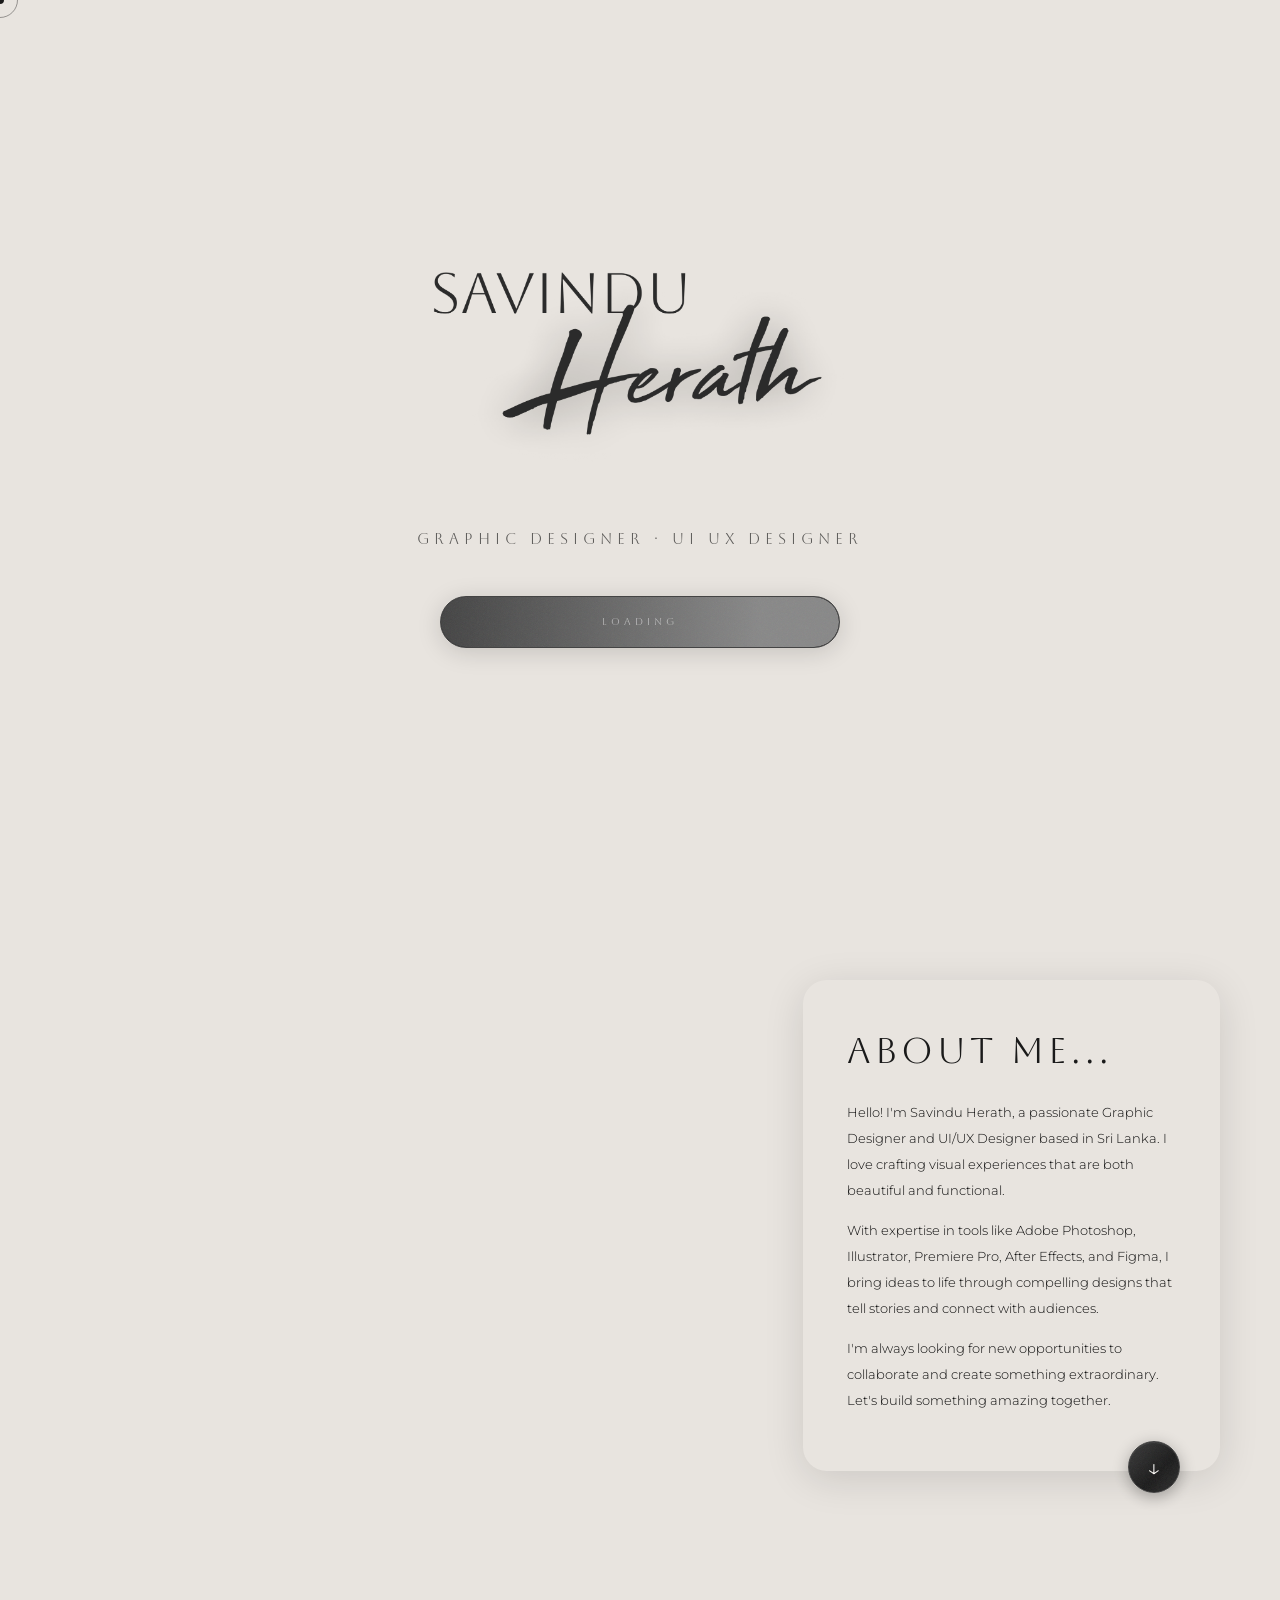
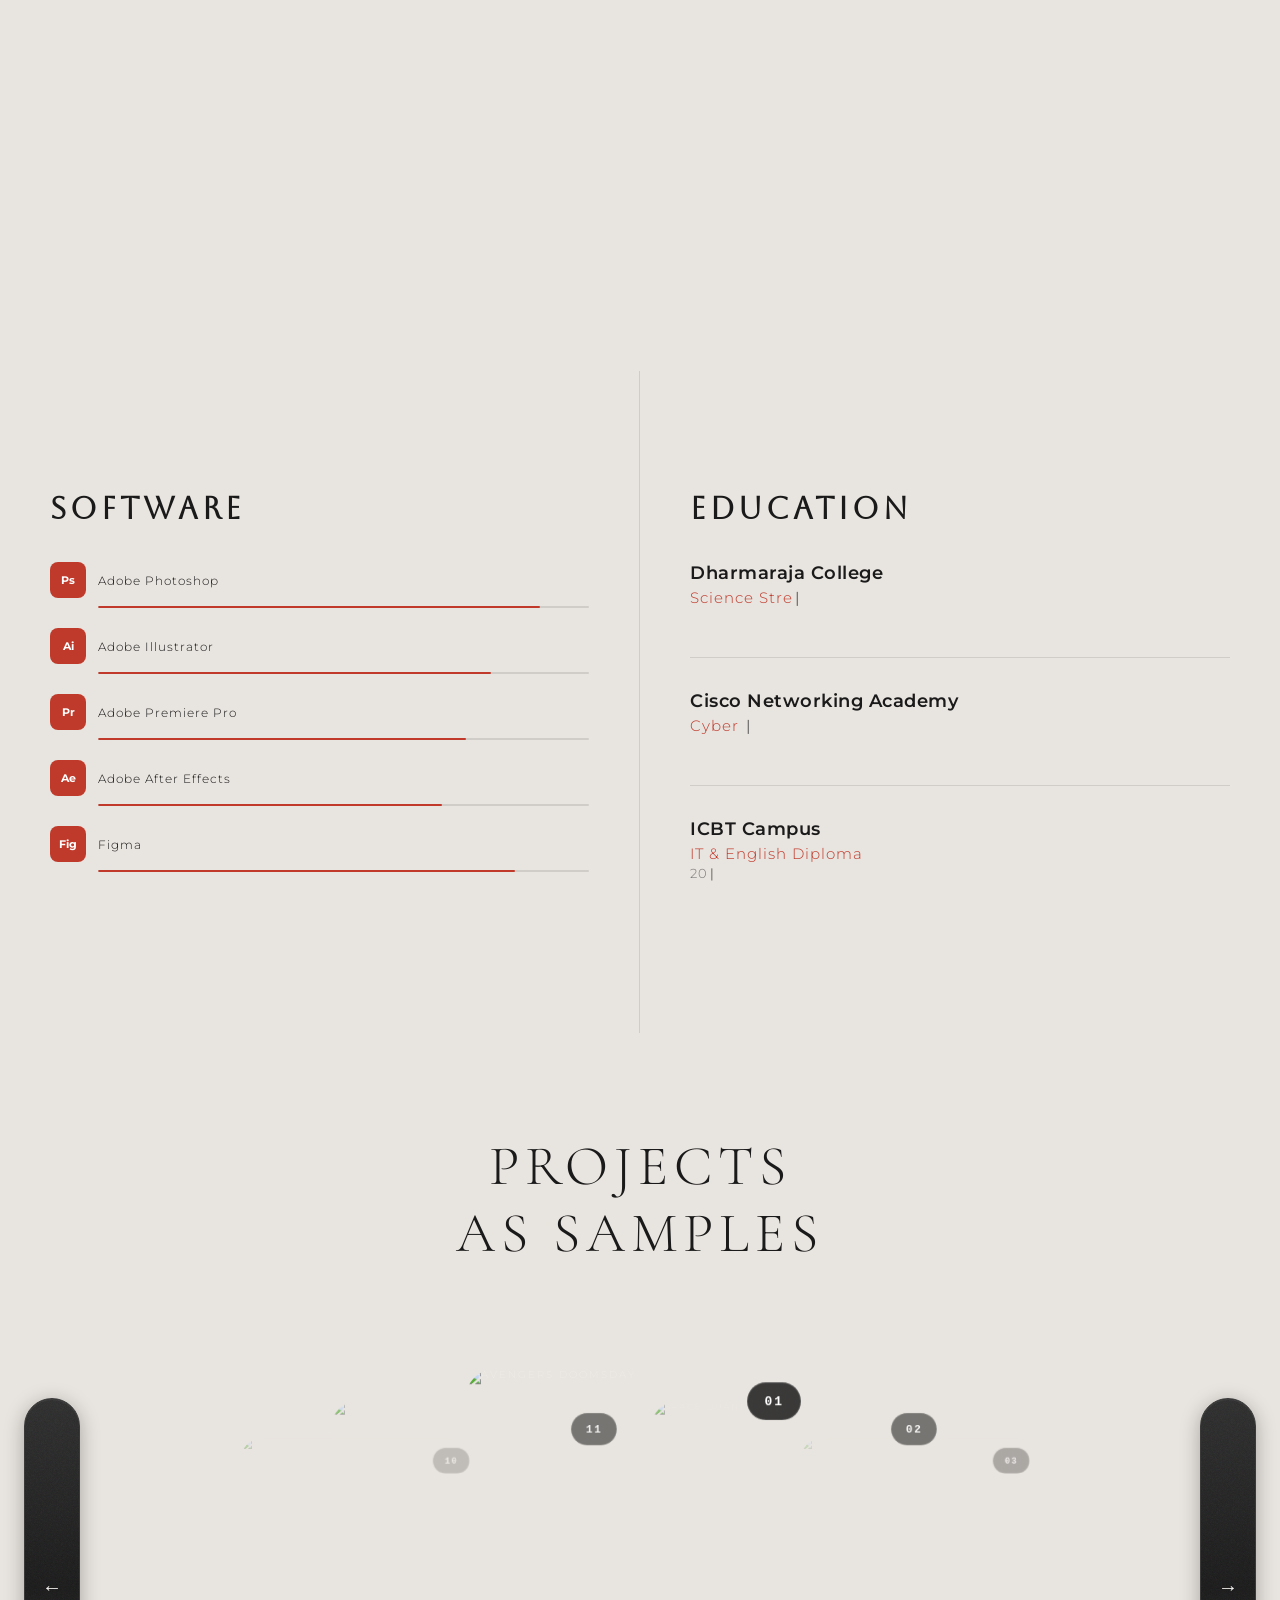
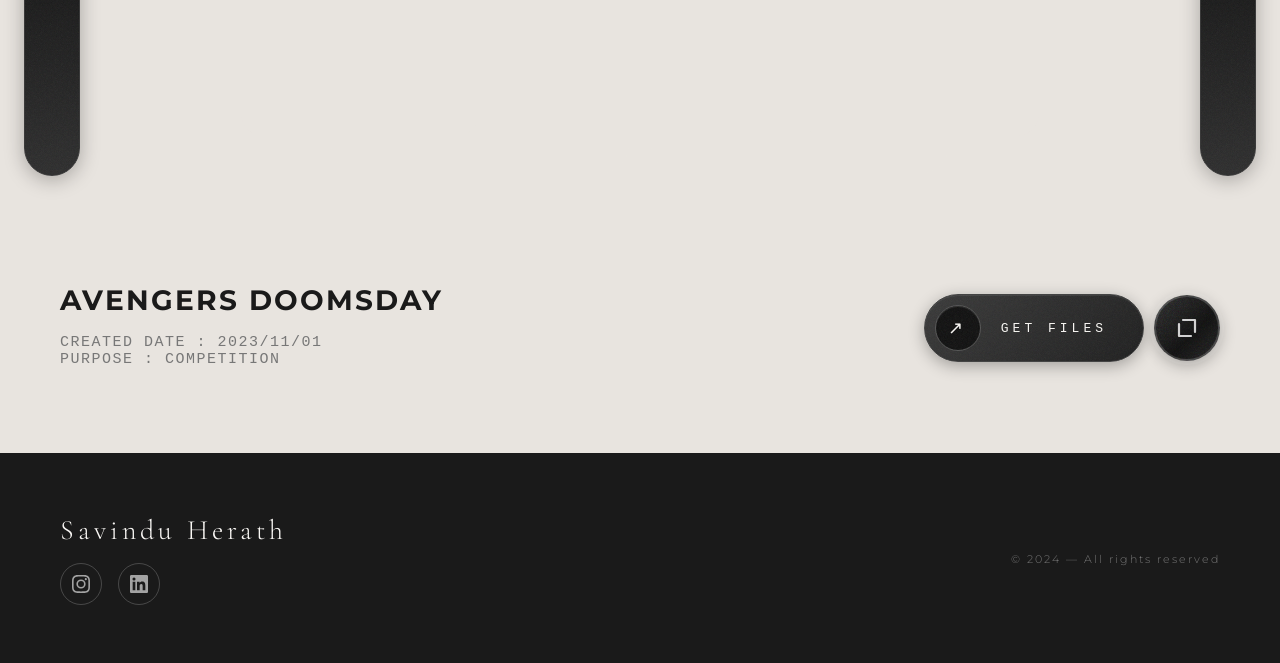
==== commit abc155c5: "Add files via upload" ====
--- a/index.html
+++ b/index.html
@@ -4,24 +4,60 @@
   <meta charset="UTF-8" />
   <link rel="stylesheet" href="style.css">
   <meta name="viewport" content="width=device-width, initial-scale=1.0"/>
-  <title>Savindu Herath — Portfolio</title>
+  <link rel="icon" type="image/png" href="name.png"/>
+  <title>Savindu Herath</title>
+  <meta name="description" content="Savindu Herath is a Graphic Designer and UI UX Designer based in Sri Lanka. View my portfolio of creative branding, print, and digital design projects.">
+  <meta name="keywords" content="Savindu Herath, Graphic Designer, UI UX Designer, Sri Lanka, Portfolio, Branding, Visual Design, Freelance Designer">
+  <meta name="author" content="Savindu Herath">
+  <meta name="robots" content="index, follow">
+  <link rel="canonical" href="https://savinduherath.com/">
+
+  <!-- ── OPEN GRAPH ── -->
+  <meta property="og:type" content="website">
+  <meta property="og:url" content="https://savinduherath.com/">
+  <meta property="og:title" content="Savindu Herath — Graphic Designer & UI UX Designer">
+  <meta property="og:description" content="Graphic Designer and UI UX Designer based in Sri Lanka. View my portfolio of creative projects.">
+  <meta property="og:image" content="https://savinduherath.com/photo.png">
+  <meta property="og:site_name" content="Savindu Herath Portfolio">
+  <meta property="og:locale" content="en_US">
+
+  <!-- ── TWITTER CARD ── -->
+  <meta name="twitter:card" content="summary_large_image">
+  <meta name="twitter:url" content="https://savinduherath.com/">
+  <meta name="twitter:title" content="Savindu Herath — Graphic Designer & UI UX Designer">
+  <meta name="twitter:description" content="Graphic Designer and UI UX Designer based in Sri Lanka.">
+  <meta name="twitter:image" content="https://savinduherath.com/photo.png">
+
+  <!-- ── STRUCTURED DATA ── -->
+  <script type="application/ld+json">
+  {
+    "@context": "https://schema.org",
+    "@type": "Person",
+    "name": "Savindu Herath",
+    "jobTitle": "Graphic Designer & UI UX Designer",
+    "url": "https://savinduherath.com",
+    "image": "https://savinduherath.com/photo.png",
+    "description": "Graphic Designer and UI UX Designer based in Sri Lanka.",
+    "address": { "@type": "PostalAddress", "addressCountry": "LK" },
+    "sameAs": ["https://www.instagram.com/", "https://www.linkedin.com/"]
+  }
+  </script>
+
   <link href="https://fonts.googleapis.com/css2?family=Aboreto&family=Cormorant+Garamond:ital,wght@0,300;0,400;0,600;1,300;1,600&family=Dancing+Script:wght@700&family=Montserrat:wght@300;400;500;600;700&display=swap" rel="stylesheet"/>
   <style>
     *, *::before, *::after { box-sizing: border-box; margin: 0; padding: 0; }
-
-    
   </style>
 </head>
 <body class="loading">
-
-<!-- RED GRID OVERLAY -->
+  <audio autoplay loop id="bgMusic">
+    <source src="music.mp3" type="audio/mpeg">
+  </audio>
+
 <div id="grid-overlay"></div>
 
-<!-- CUSTOM CURSOR -->
 <div id="cursor-dot"></div>
 <div id="cursor-ring"></div>
 
-<!-- LOADING SCREEN -->
 <div id="loader">
   <div class="loader-name">
     <img src="name.png" alt="Savindu Herath" style="width:clamp(200px,35vw,420px);">
@@ -35,13 +71,12 @@
   </div>
 </div>
 
-<!-- NAVBAR -->
 <nav>
   <div class="nav-mobile-top">
-    <div class="nav-logo" id="navLogoBtn"><img src="photo.png" alt="SH" style="width:100%;height:100%;object-fit:cover;border-radius:50%;"></div>
+    <div class="nav-logo" id="navLogoBtn" a href="#home"><img src="photo.png" alt="SH" style="width:100%;height:100%;object-fit:cover;border-radius:50%;"></div>
     <span class="nav-mobile-label">Menu</span>
   </div>
-  <div class="nav-logo" id="navLogoDesktop"><img src="photo.png" alt="SH" style="width:100%;height:100%;object-fit:cover;border-radius:50%;"></div>
+  <div class="nav-logo" " id="navLogoDesktop" ><img src="photo.png" alt="SH" style="width:100%;height:100%;object-fit:cover;border-radius:50%;"></div>
   <div class="nav-links">
     <a href="#home">Home</a>
     <a href="#me">Me</a>
@@ -50,27 +85,27 @@
   </div>
 </nav>
 
-<!-- HERO + ABOUT (shared sticky image) -->
+
 <div class="sticky-sections">
-
-  <!-- LEFT: sticky image column -->
+  
   <div class="sticky-img-col">
-    <div class="sticky-img-inner">
-      <img src="photo.png" alt="Savindu Herath">
-    </div>
-  </div>
-
-  <!-- RIGHT: scrolling content column -->
+    <div class="sticky-img-inner" id="heroImgContainer">
+      <img src="photo.png" alt="Savindu Herath" class="hero-img-base">
+      <div class="hero-img-reveal" id="heroReveal">
+        <img src="photo2.png" alt="Savindu Herath" class="hero-img-top">
+      </div>
+    </div>
+  </div>
+
   <div class="sticky-content-col">
 
-    <!-- Hero pane -->
     <section id="home">
       <div class="hero-pane">
         <div class="hero-text">
           <p class="hero-hi">Hi...... &nbsp;I Am</p>
           <img src="name.png" alt="Savindu Herath" style="width:100%;max-width:640px;opacity:0;animation:heroNameReveal 0.9s cubic-bezier(0.4,0,0.2,1) 11.3s forwards;">
           <p class="hero-roles">
-            <span class="hero-role-1"></span><br>
+            <span class="hero-role-1"></span>&nbsp;&nbsp;&nbsp;&nbsp;&nbsp;
             <span class="hero-role-2"></span>
           </p>
           <a href="#me" class="hero-btn">
@@ -82,7 +117,6 @@
       </div>
     </section>
 
-    <!-- About pane -->
     <section id="me">
       <div class="about-pane">
         <div class="about-content reveal">
@@ -308,17 +342,15 @@
     loader.classList.add('hide');
     document.body.classList.remove('loading');
     setTimeout(() => loader.remove(), 900);
-  }, 9500);
-
-  // ── Hero roles typing (starts after loading screen ends)
+  }, 8000);
+
   setTimeout(() => {
     const role1 = document.querySelector('.hero-role-1');
     const role2 = document.querySelector('.hero-role-2');
     const text1 = 'Graphic Designer';
     const text2 = 'UI UX Designer';
-    const speed = 45;
-
-    // Both start at the same time
+    const speed = 35;
+
     [{ el: role1, text: text1 }, { el: role2, text: text2 }].forEach(({ el, text }) => {
       el.textContent = '';
       el.classList.add('typing-cursor');
@@ -336,7 +368,7 @@
   // ── Scroll to top button
   const scrollTopBtn = document.getElementById('scrollTop');
   window.addEventListener('scroll', () => {
-    scrollTopBtn.classList.toggle('visible', window.scrollY > 400);
+    scrollTopBtn.classList.toggle('visible', window.scrollY > 100);
   }, { passive: true });
   scrollTopBtn.addEventListener('click', e => {
     e.preventDefault();
@@ -417,8 +449,8 @@
       purpose: "Competition",
       description: "Created this poster for a graphic design competition conducted by Royal College Colombo. The design captures the cinematic feel of the Avengers universe with bold typography and dramatic lighting.",
       bg: "linear-gradient(135deg,#0a2e0a,#1a5c1a)",
-      image: null, // replace with: "project1.jpg"
-      file: null   // replace with: "files/avengers-doomsday.zip"
+      image: "1.jpg", 
+      file: null   
     },
     {
       title: "Space Quantum",
@@ -426,7 +458,7 @@
       purpose: "Personal Project",
       description: "A personal exploration of space-themed UI design. Combines deep space photography with futuristic interface elements to create an immersive visual experience.",
       bg: "linear-gradient(135deg,#0a0a2e,#1a1a5c)",
-      image: null,
+      image: "Untitled-2.png",
       file: null
     },
     {
@@ -435,7 +467,7 @@
       purpose: "Client Work",
       description: "Replace with your third project description. Add details about the client, the brief, and your creative approach to solving their design challenge.",
       bg: "linear-gradient(135deg,#2e0a0a,#5c1a1a)",
-      image: null,
+      image: "Untitled-1.png",
       file: null
     },
     {
@@ -444,7 +476,7 @@
       purpose: "Personal Project",
       description: "A personal exploration of space-themed UI design. Combines deep space photography with futuristic interface elements to create an immersive visual experience.",
       bg: "linear-gradient(135deg,#0a0a2e,#1a1a5c)",
-      image: null,
+      image: "2.png",
       file: null
     },
     {
@@ -453,7 +485,7 @@
       purpose: "Freelance",
       description: "Replace with your fourth project description. Describe the tools used, the timeline, and the outcome of this project.",
       bg: "linear-gradient(135deg,#1a1200,#4a3500)",
-      image: null,
+      image: "3.png",
       file: null
     },
     {
@@ -462,7 +494,7 @@
       purpose: "Academic",
       description: "Replace with your fifth project description. You can add as many projects as you like by copying this object and adding your own details.",
       bg: "linear-gradient(135deg,#001a1a,#004a4a)",
-      image: null,
+      image: "4.png",
       file: null
     },
     {
@@ -471,7 +503,7 @@
       purpose: "Personal Project",
       description: "A personal exploration of space-themed UI design. Combines deep space photography with futuristic interface elements to create an immersive visual experience.",
       bg: "linear-gradient(135deg,#0a0a2e,#1a1a5c)",
-      image: null,
+      image: "5.png",
       file: null
     },
     {
@@ -480,7 +512,34 @@
       purpose: "Personal Project",
       description: "A personal exploration of space-themed UI design. Combines deep space photography with futuristic interface elements to create an immersive visual experience.",
       bg: "linear-gradient(135deg,#0a0a2e,#1a1a5c)",
-      image: null,
+      image: "6.png",
+      file: null
+    },
+    {
+      title: "1",
+      date: "2024/02/10",
+      purpose: "Personal Project",
+      description: "A personal exploration of space-themed UI design. Combines deep space photography with futuristic interface elements to create an immersive visual experience.",
+      bg: "linear-gradient(135deg,#0a0a2e,#1a1a5c)",
+      image: "7.png",
+      file: null
+    },
+    {
+      title: "1",
+      date: "2024/02/10",
+      purpose: "Personal Project",
+      description: "A personal exploration of space-themed UI design. Combines deep space photography with futuristic interface elements to create an immersive visual experience.",
+      bg: "linear-gradient(135deg,#0a0a2e,#1a1a5c)",
+      image: "8.png",
+      file: null
+    },
+    {
+      title: "1",
+      date: "2024/02/10",
+      purpose: "Personal Project",
+      description: "A personal exploration of space-themed UI design. Combines deep space photography with futuristic interface elements to create an immersive visual experience.",
+      bg: "linear-gradient(135deg,#0a0a2e,#1a1a5c)",
+      image: "9.png",
       file: null
     }
   ];
@@ -542,7 +601,10 @@
     card.className = 'fan-card';
     card.innerHTML = `
       <div class="fan-card-inner">
-        <div class="card-placeholder" style="background:${p.bg}">PROJECT IMAGE</div>
+        ${p.image
+      ? `<img src="${p.image}" alt="${p.title}" class="card-placeholder" style="object-fit:cover;width:100%;height:100%;">`
+      : `<div class="card-placeholder" style="background:${p.bg}">PROJECT IMAGE</div>`
+    }
         <div class="proj-num">${String(i+1).padStart(2,'0')}</div>
         <div class="card-overlay"></div>
       </div>
@@ -613,7 +675,7 @@
     const purposeEl = infoEl.querySelector('.meta-purpose');
 
     // Title types fast, then date, then purpose
-    typeText(titleEl, p.title, 55, () => {
+    typeText(titleEl, p.title, 35, () => {
       typeText(dateEl, `Created Date : ${p.date}`, 28, () => {
         typeText(purposeEl, `Purpose : ${p.purpose}`, 28);
       });
@@ -673,18 +735,47 @@
     }
   });
 
-  // Auto-play — advances every 3.5s, pauses on hover
+  // ── Hero image circular reveal
+  const heroContainer = document.getElementById('heroImgContainer');
+  const heroReveal = document.getElementById('heroReveal');
+  const CIRCLE_RADIUS = 220;
+
+  if (heroContainer && heroReveal) {
+    if (!isMobile()) {
+      // ── Desktop: follow cursor
+      heroContainer.addEventListener('mousemove', (e) => {
+        const rect = heroContainer.getBoundingClientRect();
+        const x = e.clientX - rect.left;
+        const y = e.clientY - rect.top;
+        heroReveal.style.transition = 'clip-path 0.08s ease-out';
+        heroReveal.style.clipPath = `circle(${CIRCLE_RADIUS}px at ${x}px ${y}px)`;
+      });
+      heroContainer.addEventListener('mouseenter', (e) => {
+        const rect = heroContainer.getBoundingClientRect();
+        const x = e.clientX - rect.left;
+        const y = e.clientY - rect.top;
+        heroReveal.style.transition = 'clip-path 0.5s cubic-bezier(0.34,1.56,0.64,1)';
+        heroReveal.style.clipPath = `circle(${CIRCLE_RADIUS}px at ${x}px ${y}px)`;
+      });
+      heroContainer.addEventListener('mouseleave', () => {
+        heroReveal.style.transition = 'clip-path 0.6s cubic-bezier(0.4,0,0.2,1)';
+        heroReveal.style.clipPath = 'circle(0px at 50% 50%)';
+      });
+
+    }
+  }
+// Auto-play — advances every 3.5s, pauses on hover
   let autoPlay = setInterval(() => {
     current = (current + 1) % total;
     render();
-  }, 3500);
+  }, 7000);
 
   stage.addEventListener('mouseenter', () => clearInterval(autoPlay));
   stage.addEventListener('mouseleave', () => {
     autoPlay = setInterval(() => {
       current = (current + 1) % total;
       render();
-    }, 3500);
+    }, 7000);
   });
 
   render();
@@ -693,7 +784,7 @@
 
   // ── Smooth scroll with custom easing
   function easeInOutCubic(t) {
-    return t < 0.5 ? 4 * t * t * t : 1 - Math.pow(-2 * t + 2, 3) / 2;
+    return t < 0.7 ? 4 * t * t * t : 1 - Math.pow(-2 * t + 2, 3) / 2;
   }
 
   function smoothScrollTo(targetY, duration = 900) {
@@ -710,6 +801,7 @@
     }
     requestAnimationFrame(step);
   }
+ 
 
   // ── Mobile navbar dropdown
 
@@ -762,7 +854,7 @@
     navLinkEls.forEach(link => {
       const isActive = link.getAttribute('href') === `#${currentSection}`;
       link.style.color = isActive ? 'var(--accent)' : '';
-      link.style.fontWeight = isActive ? '600' : '';
+      link.style.fontWeight = isActive ? '800' : '';
       link.style.opacity = '1';
     });
   }
@@ -784,8 +876,8 @@
 
   // Ring follows with smooth lag
   (function animateRing() {
-    ringX += (mouseX - ringX) * 0.12;
-    ringY += (mouseY - ringY) * 0.12;
+    ringX += (mouseX - ringX) * 0.22;
+    ringY += (mouseY - ringY) * 0.22;
     ring.style.left = ringX + 'px';
     ring.style.top  = ringY + 'px';
     requestAnimationFrame(animateRing);
@@ -807,6 +899,9 @@
   window.addEventListener('mousedown', () => document.body.classList.add('cursor-click'));
   window.addEventListener('mouseup',   () => document.body.classList.remove('cursor-click'));
 
+  const audio = document.getElementById('bgMusic');
+  audio.volume = 0.2
+
 </script>
 </body>
 </html>
--- a/style.css
+++ b/style.css
@@ -7,7 +7,7 @@
     --accent: #c0392b;
     --white: #faf8f5;
     --border: rgba(0,0,0,0.1);
-  }
+}
 
 html { scroll-behavior: smooth; }
 
@@ -41,19 +41,19 @@
                 background 0.2s ease;
 }
 
-
 body.cursor-hover #cursor-dot {
-    width: 6px; height: 6px;
+    width: 10px; height: 10px;
     background: var(--accent);
 }
+
 body.cursor-hover #cursor-ring {
-    width: 52px; height: 52px;
+    width: 82px; height: 82px;
     border-color: #c0392b59;
     background: rgba(192,57,43,0.05);
 }
 
 body.cursor-click #cursor-dot {
-    width: 10px; height: 10px;
+    width: 15px; height: 15px;
     background: var(--accent);
 }
 body.cursor-click #cursor-ring {
@@ -61,7 +61,9 @@
     border-color: rgba(192,57,43,0.6);
 }
 
-.noise-filter { display: none; }
+.noise-filter { 
+    display: none; 
+}
 
 body::before {
     content: '';
@@ -133,7 +135,6 @@
     scrollbar-color: #2e2e2e transparent;
 }
 
- 
 #grid-overlay {
     position: fixed;
     inset: 0;
@@ -160,9 +161,9 @@
     left: 50%;
     transform: translateX(-50%) translateY(-80px);
     z-index: 100;
-    background: rgba(225,221,216,0.92);
-    backdrop-filter: blur(16px);
-    border: 1px solid rgba(0,0,0,0.1);
+    background: rgba(225,221,216,0.30);
+    backdrop-filter: blur(8px);
+    border: 1px solid rgba(0,0,0,0.15);
     border-radius: 60px;
     padding: 6px 36px 6px 10px;
     display: flex;
@@ -199,7 +200,7 @@
     width: 44px;
     height: 44px;
     border-radius: 50%;
-    background: #1a1a1a;
+    background: #1c1c1c;
     overflow: hidden;
     flex-shrink: 0;
     border: 2px solid #8e1b1b;
@@ -245,7 +246,9 @@
     overflow: hidden;
 }
 
-#home { display: block; min-height: unset; }
+#home { display: block; 
+    min-height: unset; 
+}
 
 .sticky-sections {
     display: grid;
@@ -259,16 +262,45 @@
 
 .sticky-img-inner {
     position: sticky;
-    top: 0px;
+    top: 60px;
+    margin-left: 60px;
     height: 100vh;
     background: var(--bg);
     overflow: hidden;
-
+}
+
+.hero-img-top {
+  position: absolute;
+  inset: 0;
+  height: 90%;
+  object-fit: cover;
+  object-position: top center;
+  display: block;
+  border-radius: 16px;
+}
+
+.hero-img-base {
+  filter: grayscale(1);
+  z-index: 1;
+}
+
+.hero-img-reveal {
+  position: absolute;
+  inset: 0;
+  z-index: 2;
+  clip-path: circle(0px at 50% 50%);
+  transition: clip-path 0.05s linear;
+  pointer-events: none;
+  border-radius: 16px;
+  overflow: hidden;
+}
+
+.hero-img-top {
+  filter: grayscale(0) brightness(1.05);
 }
 
 .sticky-img-inner img {
-    width: 100%;
-    height: 100%;
+    height: 90%;
     object-fit: cover;
     object-position: top center;
     display: block;
@@ -335,7 +367,7 @@
     font-weight: 300;
     letter-spacing: 10px;
     color: var(--muted);
-    margin-bottom: 16px;
+    margin-bottom: 0px;
     opacity: 0;
     animation: heroFadeSlide 0.7s cubic-bezier(0.4, 0, 0.2, 1) 11.0s forwards;
 }
@@ -372,10 +404,25 @@
     50%       { transform: translateY(4px); }
 }
 
-#prevBtn:hover span { animation: arrowPulseLeft 0.6s ease infinite; display: inline-block; }
-#nextBtn:hover span { animation: arrowPulseRight 0.6s ease infinite; display: inline-block; }
-.about-down-btn:hover span { animation: arrowPulseDown 0.6s ease infinite; display: inline-block; }
-.ext-btn:hover span { animation: arrowPulse 0.6s ease infinite; display: inline-block; }
+#prevBtn:hover span { 
+    animation: arrowPulseLeft 0.6s ease infinite; 
+    display: inline-block; 
+}
+
+#nextBtn:hover span { 
+    animation: arrowPulseRight 0.6s ease infinite; 
+    display: inline-block; 
+}
+
+.about-down-btn:hover span { 
+    animation: arrowPulseDown 0.6s ease infinite; 
+    display: inline-block; 
+}
+
+.ext-btn:hover span { 
+    animation: arrowPulse 0.6s ease infinite; 
+    display: inline-block; 
+}
 
 @keyframes hoverShimmer {
     0%   { background-position: -200% center; }
@@ -383,7 +430,7 @@
 }
 
 .hero-btn {
-    margin-top: 48px;
+    margin-top: 50px;
     display: inline-flex;
     align-items: center;
     gap: 0;
@@ -393,9 +440,9 @@
     color: var(--white);
     padding: 10px 42px 10px 10px;
     border-radius: 50px;
-    font-size: 15px;
+    font-size: 18px;
     font-weight: 500;
-    letter-spacing: 4px;
+    letter-spacing: 3px;
     text-transform: uppercase;
     text-decoration: none;
     width: fit-content;
@@ -446,13 +493,13 @@
     transition: left 0.9s ease;
 }
 
-
 .hero-btn:hover::after {
     border-color: rgba(255,255,255,0.25);
     box-shadow: 0 0 16px rgba(255,255,255,0.12), 0 0 32px rgba(255,255,255,0.06);
 }
 
-.get-files-btn:hover .btn-icon span,
+.get-files-btn:hover 
+.btn-icon span,
 .hero-btn:hover .arrow-icon span {
     animation: arrowPulse 0.6s ease infinite;
     display: inline-block;
@@ -464,8 +511,8 @@
     border: 1.5px solid #555;
     color: var(--white);
     display: flex; align-items: center; justify-content: center;
-    font-size: 22px;
-    margin-right: 26px;
+    font-size: 32px;
+    margin-right: 25px;
     flex-shrink: 0;
     box-shadow: inset 0 1px 0 rgba(255,255,255,0.1);
     transition: background 0.3s;
@@ -473,14 +520,15 @@
     z-index: 1;
     flex-shrink: 0;
 }
+
 .hero-btn:hover .arrow-icon {
-    background: #222;
-}
-
+    background: #1e1e1e;
+}
 
 .about-pane {
     min-height: 100vh;
     padding: 80px 60px;
+    padding-bottom: 500px;
     display: flex;
     flex-direction: column;
     justify-content: center;
@@ -492,8 +540,13 @@
     height: 100%;
     min-height: 500px;
     background: linear-gradient(160deg, #c8c4bf 0%, #9a9690 100%);
-    display: flex; align-items: center; justify-content: center;
-    font-size: 12px; letter-spacing: 2px; color: rgba(255,255,255,0.4); text-transform: uppercase;
+    display: flex; 
+    align-items: center; 
+    justify-content: center;
+    font-size: 12px; 
+    letter-spacing: 2px; 
+    color: rgba(255,255,255,0.4); 
+    text-transform: uppercase;
 }
 
 .about-content {
@@ -504,15 +557,15 @@
 }
 
 .about-card {
-    background: var(--white);
+    background: var(--card-bg);
     border-radius: 24px;
     padding: 50px 44px 44px;
-    box-shadow: 0 8px 40px rgba(0,0,0,0.06);
+    box-shadow: 0 8px 40px rgba(0,0,0,0.12);
     position: relative;
 }
 
 .about-card h2 {
-    font-family: 'Cormorant Garamond', serif;
+    font-family: 'Aboreto', cursive;
     font-size: 36px;
     font-weight: 300;
     letter-spacing: 4px;
@@ -523,7 +576,7 @@
 .about-card p {
     font-size: 13px;
     line-height: 2;
-    color: #555;
+    color: #0d0d0d;
     margin-bottom: 14px;
 }
 
@@ -536,7 +589,7 @@
     background: linear-gradient(135deg, #3a3a3a 0%, #1a1a1a 60%, #2e2e2e 100%);
     color: var(--white);
     display: flex; align-items: center; justify-content: center;
-    font-size: 18px;
+    font-size: 25px;
     text-decoration: none;
     border: 1.5px solid #444;
     box-shadow: 0 4px 16px rgba(0,0,0,0.3), inset 0 1px 0 rgba(255,255,255,0.08);
@@ -557,12 +610,13 @@
 }
 
 .software-section {
-    padding: 80px 50px;
+    padding: 120px 50px;
     border-right: 1px solid var(--border);
 }
 
 .section-label {
-    font-size: 25px;
+    font-family: 'Aboreto', cursive;
+    font-size: 30px;
     font-weight: 600;
     letter-spacing: 4px;
     text-transform: uppercase;
@@ -571,7 +625,7 @@
   }
 
 .skill-item {
-    margin-bottom: 22px;
+    margin-bottom: 20px;
 }
 .skill-header {
     display: flex;
@@ -579,11 +633,15 @@
     gap: 12px;
     margin-bottom: 8px;
 }
-  .skill-icon {
+.skill-icon {
     width: 36px; height: 36px;
     border-radius: 8px;
-    display: flex; align-items: center; justify-content: center;
-    font-size: 11px; font-weight: 700; color: white;
+    display: flex; 
+    align-items: center; 
+    justify-content: center;
+    font-size: 11px; 
+    font-weight: 700; 
+    color: white;
     flex-shrink: 0;
 }
 .ps { background: #c03a2b; }
@@ -610,7 +668,7 @@
 }
 
 .edu-section {
-    padding: 80px 50px;
+    padding: 120px 50px;
 }
 
 .edu-item {
@@ -618,29 +676,31 @@
     padding-bottom: 32px;
     border-bottom: 1px solid var(--border);
 }
-.edu-item:last-child { border-bottom: none; margin-bottom: 0; }
+.edu-item:last-child { 
+    border-bottom: none; 
+    margin-bottom: 0; 
+}
 
 .edu-school {
-    font-size: 14px;
+    font-size: 18px;
     font-weight: 600;
     letter-spacing: 0.5px;
     margin-bottom: 4px;
     min-height: 20px;
 }
 .edu-stream {
-    font-size: 12px;
+    font-size: 15px;
     color: var(--accent);
     letter-spacing: 1px;
     margin-bottom: 2px;
     min-height: 18px;
 }
 .edu-year {
-    font-size: 11px;
+    font-size: 13px;
     color: var(--muted);
     letter-spacing: 1px;
     min-height: 16px;
 }
-
 
 #works {
     padding: 100px 0 80px;
@@ -670,8 +730,8 @@
 
 .fan-card {
     position: absolute;
-    width: 300px;
-    height: 420px;
+    width: 350px;
+    height: 437.5px;
     border-radius: 32px;
     overflow: hidden;
     cursor: pointer;
@@ -760,13 +820,14 @@
     opacity: 0;
     transition: opacity 0.55s cubic-bezier(0.4,0,0.2,1);
 }
+
+
 .fan-card.pos-n1 .card-overlay,
 .fan-card.pos-p1 .card-overlay { opacity: 0.35; }
 .fan-card.pos-n2 .card-overlay,
 .fan-card.pos-p2 .card-overlay { opacity: 0.65; }
 .fan-card.pos-hidden .card-overlay { opacity: 1; }
 
-
 .works-bottom {
     display: flex;
     align-items: center;
@@ -784,27 +845,32 @@
 }
 
 .proj-title {
-    font-size: clamp(20px, 2.5vw, 28px);
+    font-size: clamp(23px, 2.5vw, 28px);
     font-weight: 700;
     letter-spacing: 2px;
     text-transform: uppercase;
-    margin-bottom: 12px;
+    margin-bottom: 15px;
     transition: opacity 0.3s;
     min-height: 36px;
-
 }
 
 .proj-meta {
-    font-size: 10px;
+    font-size: 15px;
     letter-spacing: 1.5px;
     color: var(--muted);
     text-transform: uppercase;
-    line-height: 2.2;
     font-family: 'Courier New', monospace;
 }
-.proj-meta span { display: block; min-height: 16px; }
-.meta-date { min-height: 16px; }
-.meta-purpose { min-height: 16px; }
+.proj-meta span { 
+    display: block; 
+    min-height: 6px; 
+}
+.meta-date { 
+    min-height: 56px; 
+}
+.meta-purpose { 
+    min-height: 56px; 
+}
 
 .works-right {
     display: flex;
@@ -845,7 +911,9 @@
 }
 
 .proj-actions {
-    display: flex; gap: 10px; align-items: center;
+    display: flex; 
+    gap: 10px; 
+    align-items: center;
 }
 
 .get-files-btn {
@@ -916,6 +984,8 @@
 .expand-btn:hover svg {
     transform: scale(1.15);
 }
+
+.ext-btn::before {
     width: 46px; height: 46px;
     border-radius: 50%;
     background: linear-gradient(135deg, #3a3a3a 0%, #1a1a1a 60%, #2e2e2e 100%);
@@ -1223,11 +1293,11 @@
 .loader-name.show { opacity: 1; transform: translateY(0); }
 
 .loader-role {
-    font-size: 10px;
+    font-size: 15px;
     font-family: 'Aboreto', cursive;
     letter-spacing: 5px;
     text-transform: uppercase;
-    color: rgba(0,0,0,0.35);
+    color: rgba(0,0,0,0.6);
     opacity: 0;
     transform: translateY(10px);
     transition: opacity 0.6s ease, transform 0.6s ease;
@@ -1356,7 +1426,6 @@
       width: auto !important;
     }
 
-    /* Circle behind the profile pic */
     .nav-mobile-top {
       display: flex;
       align-items: center;
@@ -1442,7 +1511,7 @@
 
     /* Image takes full screen height */
     .sticky-img-col { position: relative; height: 100vh; }
-    .sticky-img-inner { position: relative; height: 100vh; overflow: hidden; }
+    .sticky-img-inner { position: relative; height: 100vh; top: 0; margin: 0; overflow: hidden; }
     .sticky-img-inner img { width: 100%; height: 100%; object-fit: cover; object-position: center center; display: block; }
 
     /* Hero pane overlays the image */
@@ -1455,7 +1524,7 @@
     }
 
     .hero-hi { color: var(--muted); font-size: 18px; }
-    .hero-roles { color: var(--muted); font-size: 12px; }
+    .hero-roles { color: var(--muted); font-size: 15px; }
     .hero-pane img[src="name.png"] { filter: none; max-width: 320px; }
     .hero-text { align-items: center; text-align: center; margin-left: 0; }
     
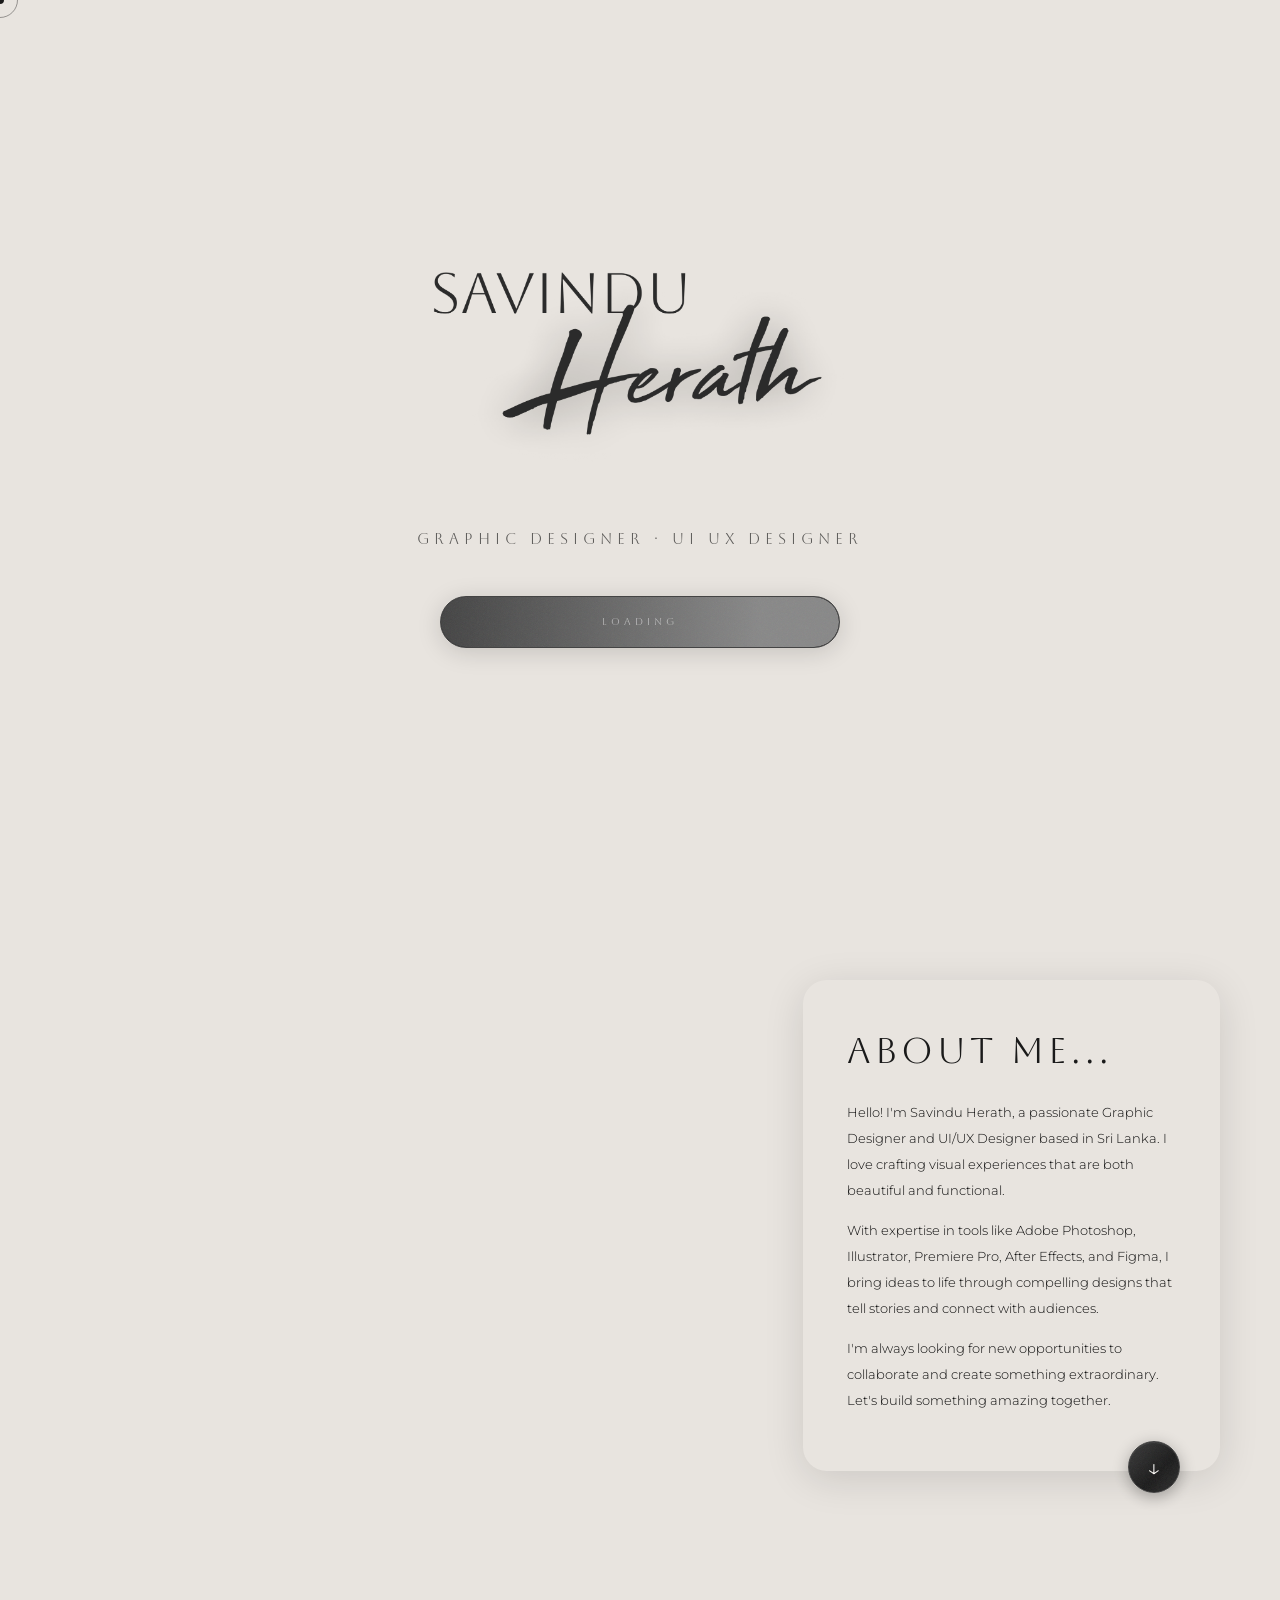
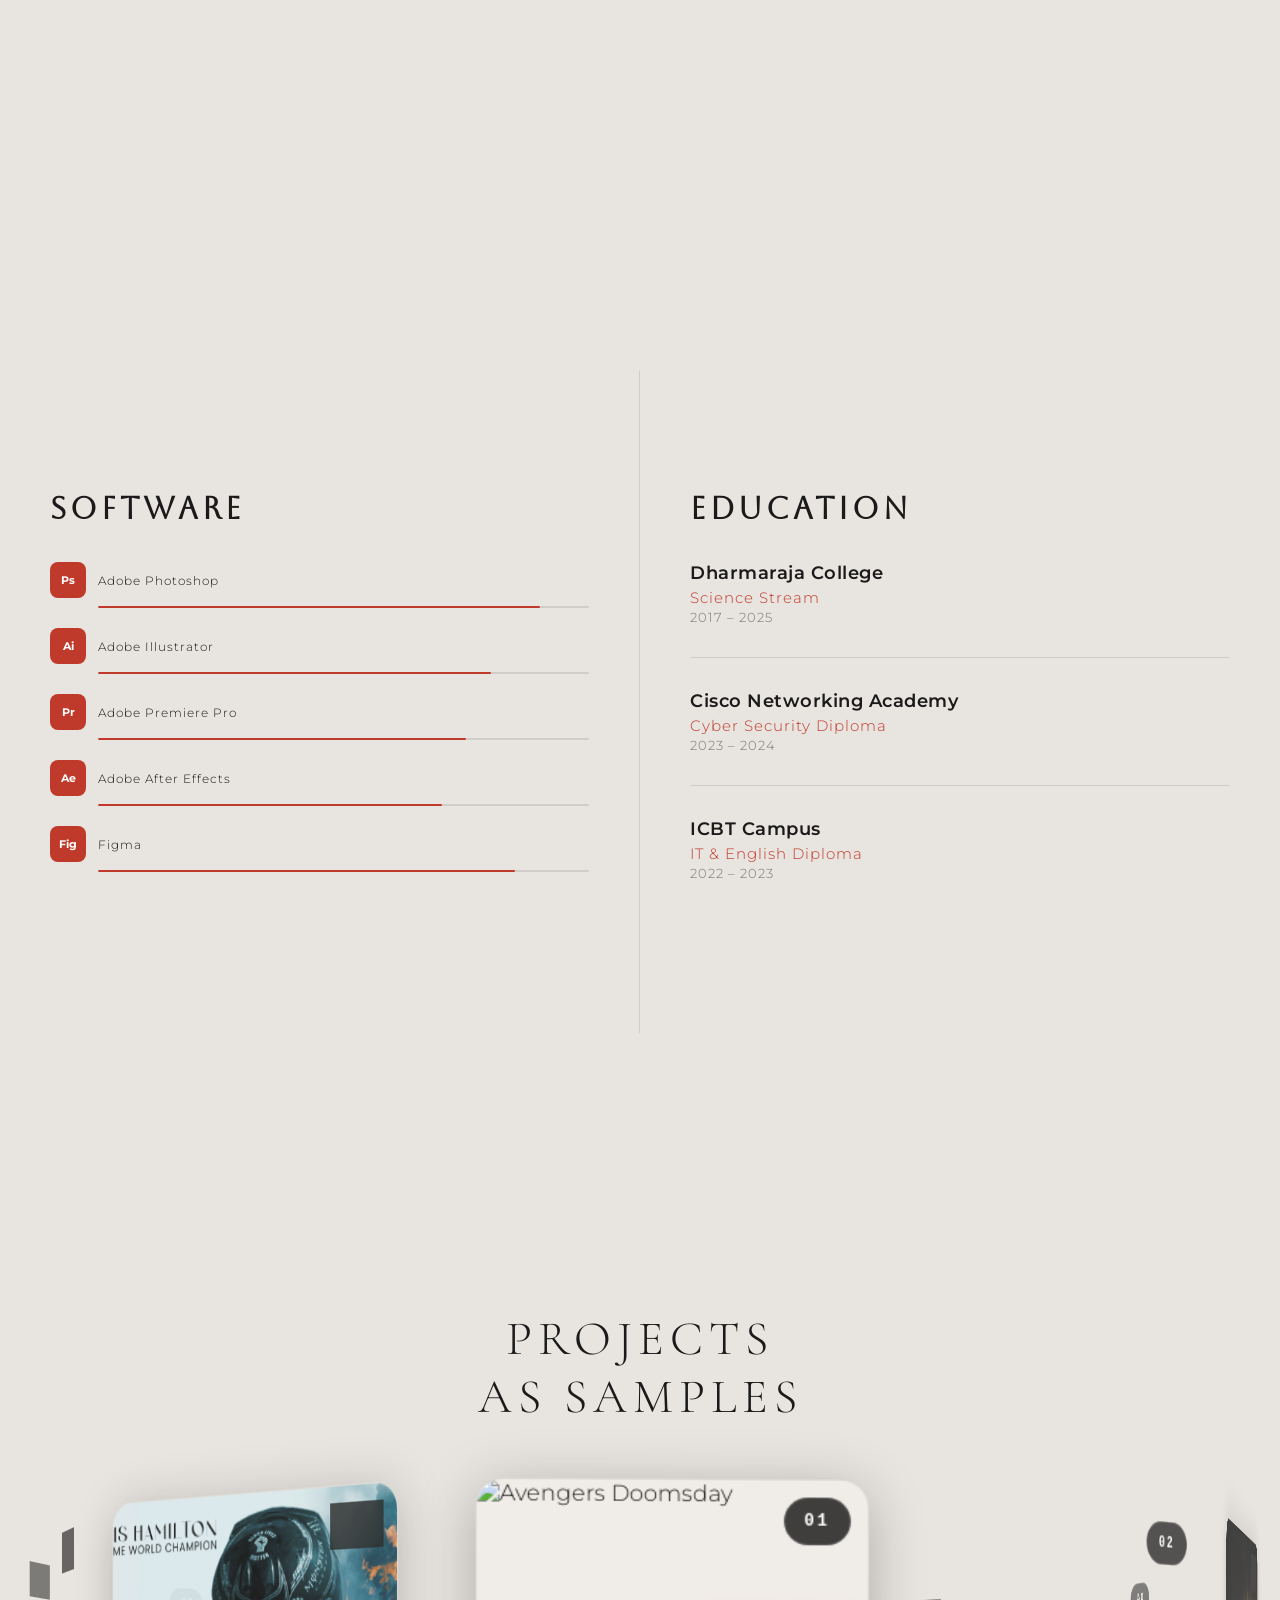
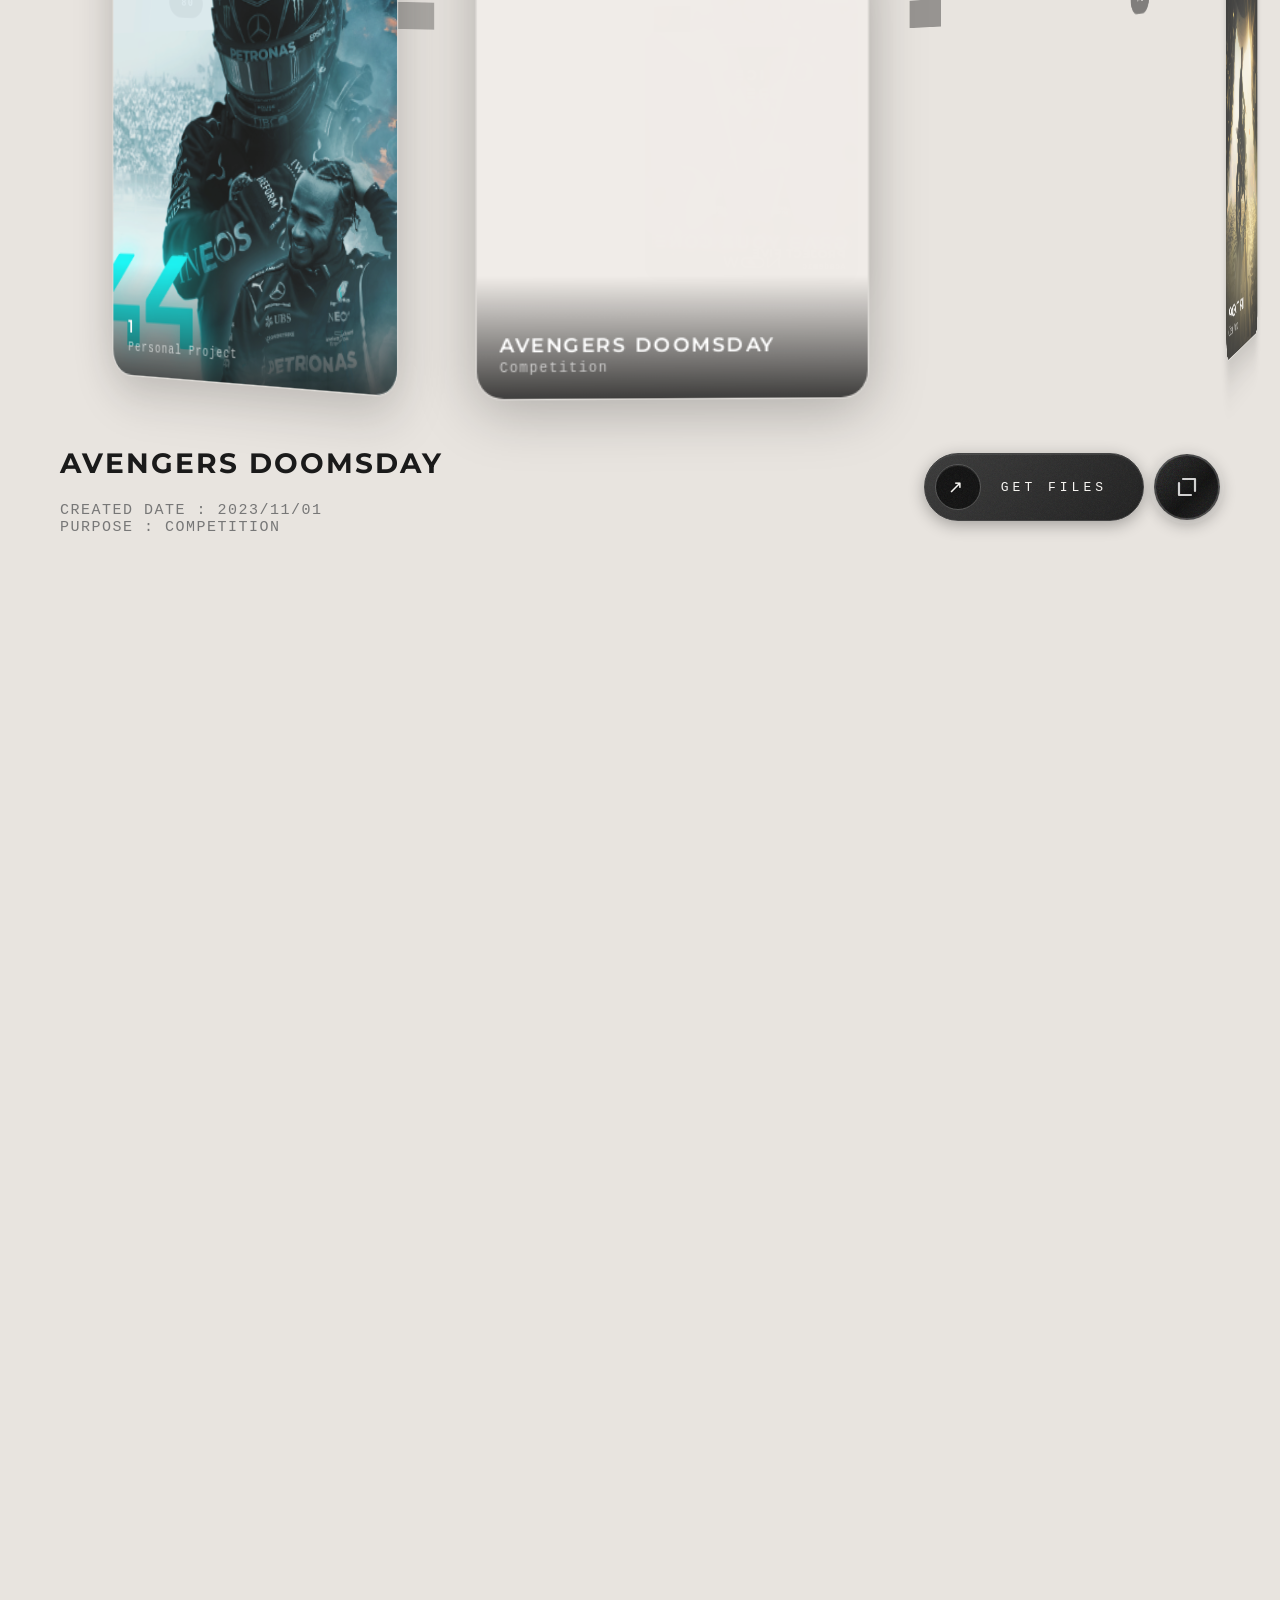
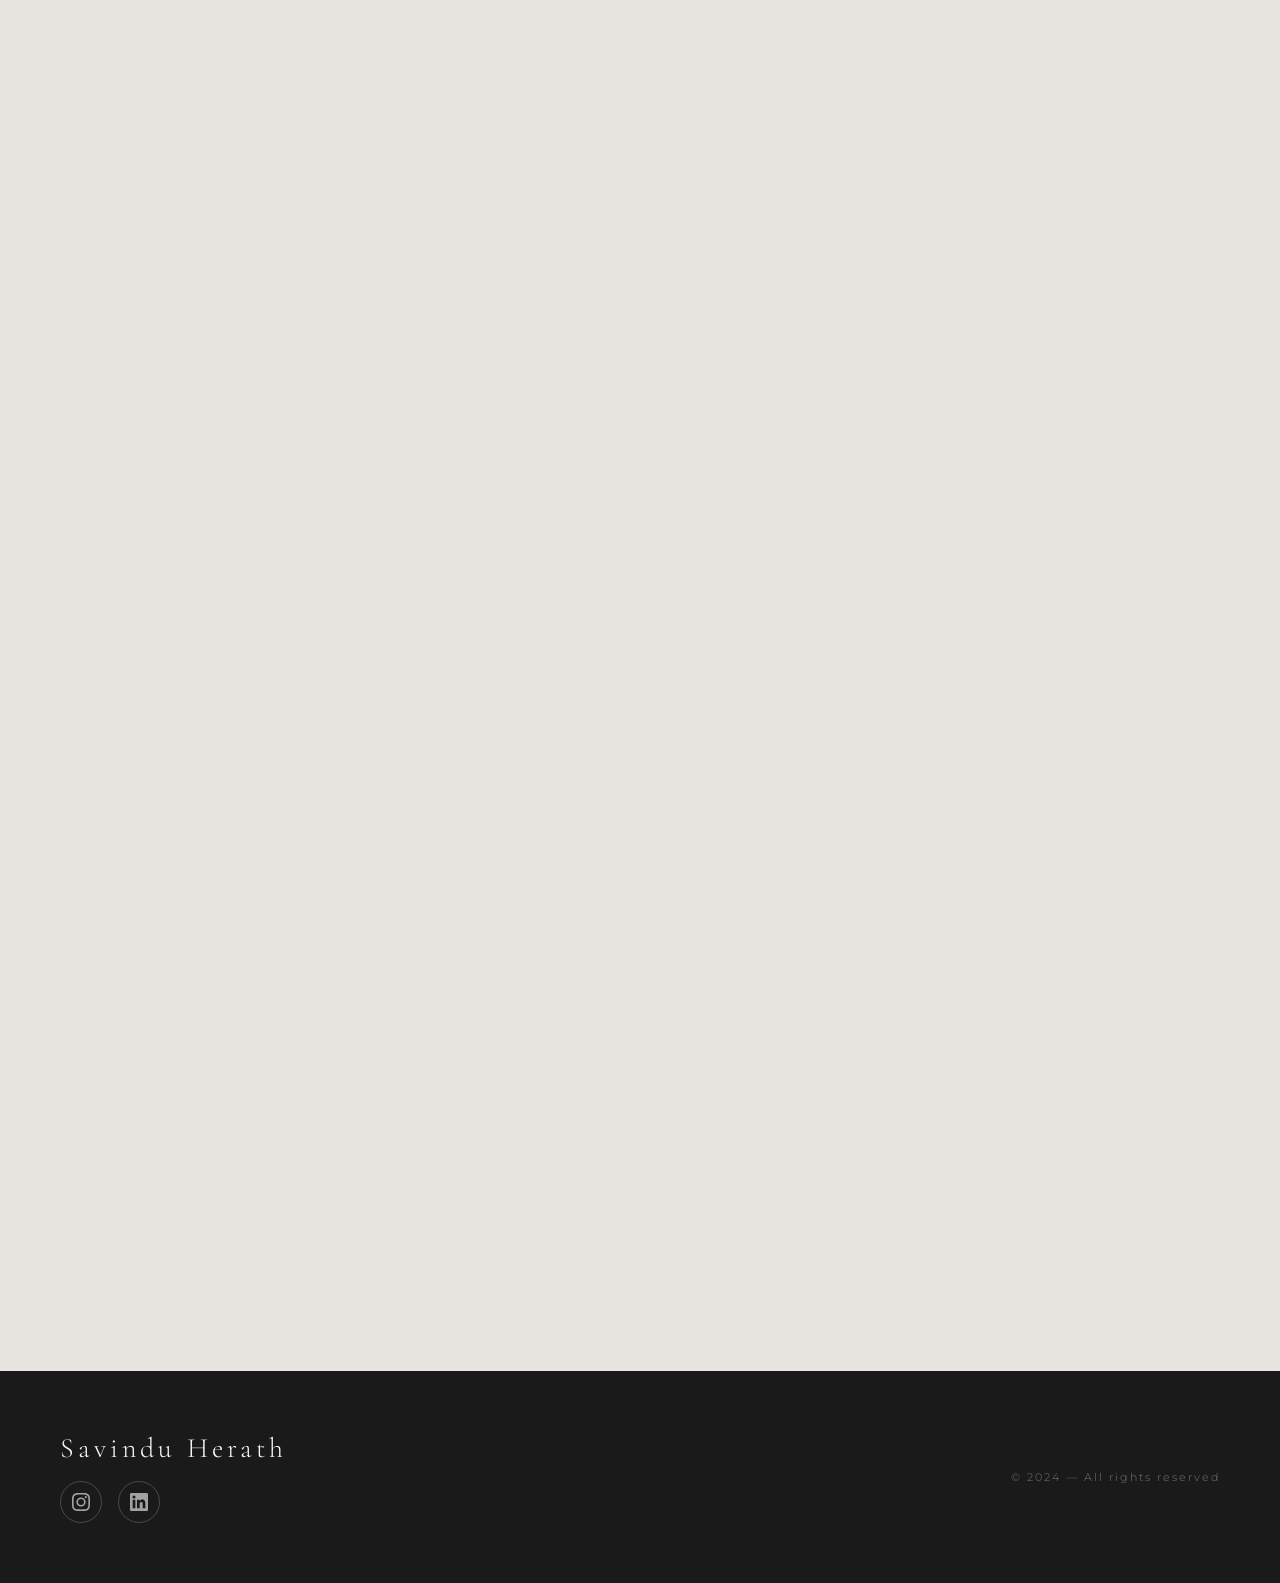
==== commit aa7fc488: "Rename index (12).html to index.html" ====
--- a/index.html
+++ b/index.html
@@ -2,7 +2,6 @@
 <html lang="en">
 <head>
   <meta charset="UTF-8" />
-  <link rel="stylesheet" href="style.css">
   <meta name="viewport" content="width=device-width, initial-scale=1.0"/>
   <link rel="icon" type="image/png" href="name.png"/>
   <title>Savindu Herath</title>
@@ -46,6 +45,1590 @@
   <link href="https://fonts.googleapis.com/css2?family=Aboreto&family=Cormorant+Garamond:ital,wght@0,300;0,400;0,600;1,300;1,600&family=Dancing+Script:wght@700&family=Montserrat:wght@300;400;500;600;700&display=swap" rel="stylesheet"/>
   <style>
     *, *::before, *::after { box-sizing: border-box; margin: 0; padding: 0; }
+
+    :root {
+    --bg: #e8e4df;
+    --bg2: #dedad4;
+    --card: #f0ece8;
+    --text: #1a1a1a;
+    --muted: #777;
+    --accent: #c0392b;
+    --white: #faf8f5;
+    --border: rgba(0,0,0,0.1);
+}
+
+html { scroll-behavior: auto; }
+
+
+* { cursor: none !important; }
+
+#cursor-dot {
+    width: 8px; height: 8px;
+    background: var(--text);
+    border-radius: 50%;
+    position: fixed;
+    top: 0; left: 0;
+    pointer-events: none;
+    z-index: 99999;
+    transform: translate(-50%, -50%);
+    transition: transform 0.1s ease, background 0.2s ease, width 0.25s ease, height 0.25s ease;
+}
+
+#cursor-ring {
+    width: 36px; height: 36px;
+    border: 1.5px solid rgba(26,26,26,0.4);
+    border-radius: 50%;
+    position: fixed;
+    top: 0; left: 0;
+    pointer-events: none;
+    z-index: 99998;
+    transform: translate(-50%, -50%);
+    transition: width 0.3s cubic-bezier(0.34,1.56,0.64,1),
+                height 0.3s cubic-bezier(0.34,1.56,0.64,1),
+                border-color 0.2s ease,
+                background 0.2s ease;
+}
+
+body.cursor-hover #cursor-dot {
+    width: 10px; height: 10px;
+    background: var(--accent);
+}
+
+body.cursor-hover #cursor-ring {
+    width: 82px; height: 82px;
+    border-color: #c0392b59;
+    background: rgba(192,57,43,0.05);
+}
+
+body.cursor-click #cursor-dot {
+    width: 15px; height: 15px;
+    background: var(--accent);
+}
+body.cursor-click #cursor-ring {
+    width: 28px; height: 28px;
+    border-color: rgba(192,57,43,0.6);
+}
+
+.noise-filter { 
+    display: none; 
+}
+
+body::before {
+    content: '';
+    position: fixed;
+    inset: 0;
+    z-index: 1;
+    pointer-events: none;
+    opacity: 0.045;
+    background-image: url("data:image/svg+xml,%3Csvg viewBox='0 0 256 256' xmlns='http://www.w3.org/2000/svg'%3E%3Cfilter id='noise'%3E%3CfeTurbulence type='fractalNoise' baseFrequency='0.9' numOctaves='4' stitchTiles='stitch'/%3E%3C/filter%3E%3Crect width='100%25' height='100%25' filter='url(%23noise)'/%3E%3C/svg%3E");
+    background-size: 180px 180px;
+}
+
+body::after {
+    content: '';
+    position: fixed;
+    bottom: 0; left: 0;
+    width: 55vw;
+    height: 55vh;
+    background: radial-gradient(ellipse at bottom left, rgba(26,26,26,0.13) 0%, transparent 70%);
+    z-index: 1;
+    pointer-events: none;
+}
+
+.get-files-btn::before,
+.carousel-btn::before,
+.about-down-btn::before,
+.ext-btn::before,
+#scrollTop::before,
+.loader-pill::before {
+    content: '';
+    position: absolute;
+    inset: 0;
+    border-radius: inherit;
+    pointer-events: none;
+    z-index: 1;
+    opacity: 0.07;
+    background-image: url("data:image/svg+xml,%3Csvg viewBox='0 0 256 256' xmlns='http://www.w3.org/2000/svg'%3E%3Cfilter id='n'%3E%3CfeTurbulence type='fractalNoise' baseFrequency='0.85' numOctaves='4' stitchTiles='stitch'/%3E%3C/filter%3E%3Crect width='100%25' height='100%25' filter='url(%23n)'/%3E%3C/svg%3E");
+    background-size: 120px 120px;
+}
+
+.hero-btn .btn-noise {
+    position: absolute;
+    inset: 0;
+    border-radius: inherit;
+    pointer-events: none;
+    z-index: 1;
+    opacity: 0.07;
+    background-image: url("data:image/svg+xml,%3Csvg viewBox='0 0 256 256' xmlns='http://www.w3.org/2000/svg'%3E%3Cfilter id='n'%3E%3CfeTurbulence type='fractalNoise' baseFrequency='0.85' numOctaves='4' stitchTiles='stitch'/%3E%3C/filter%3E%3Crect width='100%25' height='100%25' filter='url(%23n)'/%3E%3C/svg%3E");
+    background-size: 120px 120px;
+}
+
+::-webkit-scrollbar {
+    width: 6px;
+}
+::-webkit-scrollbar-track {
+    background: transparent;
+}
+::-webkit-scrollbar-thumb {
+    background: linear-gradient(180deg, #3a3a3a, #1a1a1a);
+    border-radius: 50px;
+    border: 1px solid rgba(255,255,255,0.08);
+}
+::-webkit-scrollbar-thumb:hover {
+    background: linear-gradient(180deg, #555, #2e2e2e);
+}
+  
+html {
+    scrollbar-width: thin;
+    scrollbar-color: #2e2e2e transparent;
+}
+
+#grid-overlay {
+    position: fixed;
+    inset: 0;
+    z-index: -1;
+    pointer-events: none;
+    background-image:
+      linear-gradient(to right, rgba(200,50,50,0.18) 1px, transparent 1px),
+      linear-gradient(to bottom, rgba(200,50,50,0.12) 1px, transparent 1px);
+    background-size: calc(100% / 3) 25vh;
+}
+
+body {
+    background: var(--bg);
+    color: var(--text);
+    font-family: 'Montserrat', sans-serif;
+    font-weight: 300;
+    overflow-x: hidden;
+}
+
+
+nav {
+    position: fixed;
+    top: 16px;
+    left: 50%;
+    transform: translateX(-50%) translateY(-80px);
+    z-index: 100;
+    background: rgba(225,221,216,0.30);
+    backdrop-filter: blur(8px);
+    border: 1px solid rgba(0,0,0,0.15);
+    border-radius: 60px;
+    padding: 6px 36px 6px 10px;
+    display: flex;
+    align-items: center;
+    justify-content: space-between;
+    width: 54px;
+    box-shadow: 0 2px 16px rgba(0,0,0,0.08);
+    opacity: 0;
+    overflow: visible;
+    transition: transform 0.6s cubic-bezier(0.34,1.56,0.64,1),
+                opacity 0.4s ease,
+                width 0.65s cubic-bezier(0.34,1.3,0.64,1);
+}
+
+nav::before {
+    content: '';
+    position: absolute;
+    inset: 0;
+    border-radius: 60px;
+    overflow: hidden;
+    pointer-events: none;
+}
+
+nav.step1 {
+    opacity: 1;
+    transform: translateX(-50%) translateY(0px);
+}
+
+nav.step2 {
+    width: clamp(320px, 80vw, 1200px);
+}
+
+.nav-logo {
+    width: 44px;
+    height: 44px;
+    border-radius: 50%;
+    background: #1c1c1c;
+    overflow: hidden;
+    flex-shrink: 0;
+    border: 2px solid #8e1b1b;
+    box-shadow: 0 2px 12px rgba(0,0,0,0.35);
+    position: relative;
+    z-index: 2;
+    margin-left: -2px;
+}
+.nav-logo:hover{
+    border: 2px solid #e33a3a;
+}
+
+.nav-links {
+    display: flex;
+    align-items: center;
+    gap: 35px;
+    white-space: nowrap;
+}
+
+nav a {
+    text-decoration: none;
+    color: var(--text);
+    font-size: 12px;
+    font-family: 'Aboreto', cursive;
+    font-weight: 400;
+    letter-spacing: 3px;
+    text-transform: uppercase;
+    opacity: 0 !important;
+    transition: opacity 0.4s ease, color 0.2s;
+}
+nav a.visible {
+    opacity: 1 !important;
+}
+
+nav a:hover { color: var(--accent); }
+nav a.nav-active {
+    color: var(--accent) !important;
+    font-weight: 900 !important;
+    opacity: 1 !important;
+}
+
+ 
+#home {
+    min-height: 100vh;
+    display: grid;
+    grid-template-columns: 1fr 1.5fr;
+    position: relative;
+    overflow: hidden;
+}
+
+#home { display: block; 
+    min-height: unset; 
+}
+
+.sticky-sections {
+    display: grid;
+    grid-template-columns: 1fr 1.4fr;
+    position: relative;
+}
+
+.sticky-img-col {
+    position: relative;
+}
+
+.sticky-img-inner {
+    position: sticky;
+    top: 60px;
+    margin-left: 60px;
+    height: 100vh;
+    background: var(--bg);
+    overflow: hidden;
+}
+
+.hero-img-top {
+  position: absolute;
+  inset: 0;
+  height: 90%;
+  object-fit: cover;
+  object-position: top center;
+  display: block;
+  border-radius: 16px;
+}
+
+.hero-img-base {
+  filter: grayscale(1);
+  z-index: 1;
+}
+
+.hero-img-reveal {
+  position: absolute;
+  inset: 0;
+  z-index: 2;
+  clip-path: circle(0px at 50% 50%);
+  transition: clip-path 0.05s linear;
+  pointer-events: none;
+  border-radius: 16px;
+  overflow: hidden;
+}
+
+.hero-img-top {
+  filter: grayscale(0) brightness(1.05);
+}
+
+.sticky-img-inner img {
+    height: 90%;
+    object-fit: cover;
+    object-position: top center;
+    display: block;
+    border-radius: 16px;
+}
+
+.sticky-content-col {
+    display: flex;
+    flex-direction: column;
+}
+
+.hero-pane {
+    min-height: 100vh;
+    padding: 120px 20px 60px 60px;
+    display: flex;
+    flex-direction: column;
+    justify-content: center;
+    background: var(--bg);
+}
+
+.hero-text {
+    padding: 0;
+    display: flex;
+    flex-direction: column;
+    justify-content: center;
+    position: relative;
+    margin-left: 16%;
+}
+
+@keyframes heroImgReveal {
+    0%   { opacity: 0; transform: scale(1.06); filter: blur(8px); }
+    100% { opacity: 1; transform: scale(1);    filter: blur(0); }
+}
+
+@keyframes heroFadeSlide {
+    0%   { opacity: 0; transform: translateX(-18px); }
+    100% { opacity: 1; transform: translateX(0); }
+}
+
+@keyframes heroNameReveal {
+    0%   { opacity: 0; transform: translateX(-24px) skewX(4deg); filter: blur(4px); }
+    100% { opacity: 1; transform: translateX(0)     skewX(0deg); filter: blur(0); }
+}
+
+@keyframes heroRolesFade {
+    0%   { opacity: 0; transform: translateY(10px); letter-spacing: 6px; }
+    100% { opacity: 1; transform: translateY(0);    letter-spacing: 3px; }
+}
+
+@keyframes heroBtnDrop {
+    0%   { opacity: 0; transform: translateY(20px) scale(0.92); }
+    65%  { transform: translateY(-4px) scale(1.02); }
+    100% { opacity: 1; transform: translateY(0)   scale(1); }
+}
+
+
+.sticky-img-inner img {
+    animation: heroImgReveal 1.6s cubic-bezier(0.4, 0, 0.2, 1) 10.4s both;
+}
+  
+.hero-hi {
+    font-family: 'Montserrat', sans-serif;
+    font-size: 36px;
+    font-weight: 300;
+    letter-spacing: 10px;
+    color: var(--muted);
+    margin-bottom: 0px;
+    opacity: 0;
+    animation: heroFadeSlide 0.7s cubic-bezier(0.4, 0, 0.2, 1) 11.0s forwards;
+}
+
+.hero-roles {
+    margin-top: 2px;
+    font-size: 17px;
+    letter-spacing: 4px;
+    text-transform: uppercase;
+    color: var(--muted);
+    line-height: 2;
+    min-height: 60px;
+}
+
+@keyframes btnShimmer {
+    0%   { background-position: -200% center; }
+    100% { background-position: 200% center; }
+}
+
+@keyframes arrowPulse {
+    0%, 100% { transform: translate(0, 0); }
+    50%       { transform: translate(3px, -3px); }
+}
+@keyframes arrowPulseLeft {
+    0%, 100% { transform: translateX(0); }
+    50%       { transform: translateX(-4px); }
+}
+@keyframes arrowPulseRight {
+    0%, 100% { transform: translateX(0); }
+    50%       { transform: translateX(4px); }
+}
+@keyframes arrowPulseDown {
+    0%, 100% { transform: translateY(0); }
+    50%       { transform: translateY(4px); }
+}
+
+.about-down-btn:hover span { 
+    animation: arrowPulseDown 0.6s ease infinite; 
+    display: inline-block; 
+}
+
+.ext-btn:hover span { 
+    animation: arrowPulse 0.6s ease infinite; 
+    display: inline-block; 
+}
+
+@keyframes hoverShimmer {
+    0%   { background-position: -200% center; }
+    100% { background-position: 200% center; }
+}
+
+.hero-btn {
+    margin-top: 50px;
+    display: inline-flex;
+    align-items: center;
+    gap: 0;
+    background: linear-gradient(270deg, #3a3a3a, #1a1a1a, #2e2e2e, #444, #1a1a1a);
+    background-size: 300% 300%;
+    animation: heroBtnDrop 0.7s cubic-bezier(0.34, 1.56, 0.64, 1) 12.1s forwards;
+    color: var(--white);
+    padding: 10px 42px 10px 10px;
+    border-radius: 50px;
+    font-size: 18px;
+    font-weight: 500;
+    letter-spacing: 3px;
+    text-transform: uppercase;
+    text-decoration: none;
+    width: fit-content;
+    border: 1.5px solid #444;
+    box-shadow: 0 4px 24px rgba(0,0,0,0.35), inset 0 1px 0 rgba(255,255,255,0.08);
+    transition: transform 0.4s cubic-bezier(0.34, 1.56, 0.64, 1),
+                box-shadow 0.3s ease,
+                letter-spacing 0.3s ease,
+                color 0.3s ease;
+    opacity: 0;
+    font-family: 'Courier New', monospace;
+    position: relative;
+    overflow: hidden;
+}
+
+.hero-btn::before {
+    content: '';
+    position: absolute;
+    top: 0; left: -100%;
+    width: 60%;
+    height: 100%;
+    background: linear-gradient(120deg, transparent 0%, rgba(255,255,255,0.18) 50%, transparent 100%);
+    transform: skewX(-20deg);
+    transition: left 0s;
+    pointer-events: none;
+}
+
+.hero-btn::after {
+    content: '';
+    position: absolute;
+    inset: -2px;
+    border-radius: 50px;
+    background: transparent;
+    border: 2px solid transparent;
+    transition: border-color 0.3s ease, box-shadow 0.3s ease;
+    pointer-events: none;
+}
+
+.hero-btn:hover {
+    transform: scale(1.15);
+    box-shadow: 0 16px 48px rgba(0,0,0,0.5), inset 0 1px 0 rgba(255,255,255,0.14);
+    color: #ffffff;
+}
+
+
+.hero-btn:hover::before {
+    left: 160%;
+    transition: left 0.9s ease;
+}
+
+.hero-btn:hover::after {
+    border-color: rgba(255,255,255,0.25);
+    box-shadow: 0 0 16px rgba(255,255,255,0.12), 0 0 32px rgba(255,255,255,0.06);
+}
+
+.get-files-btn:hover 
+.btn-icon span,
+.hero-btn:hover .arrow-icon span {
+    animation: arrowPulse 0.6s ease infinite;
+    display: inline-block;
+}
+.hero-btn .arrow-icon {
+    width: 58px; height: 58px;
+    border-radius: 50%;
+    background: #111;
+    border: 1.5px solid #555;
+    color: var(--white);
+    display: flex; align-items: center; justify-content: center;
+    font-size: 32px;
+    margin-right: 25px;
+    flex-shrink: 0;
+    box-shadow: inset 0 1px 0 rgba(255,255,255,0.1);
+    transition: background 0.3s;
+    position: relative;
+    z-index: 1;
+    flex-shrink: 0;
+}
+
+.hero-btn:hover .arrow-icon {
+    background: #1e1e1e;
+}
+
+.about-pane {
+    min-height: 100vh;
+    padding: 80px 60px;
+    padding-bottom: 500px;
+    display: flex;
+    flex-direction: column;
+    justify-content: center;
+    background: var(--bg);
+}
+
+.about-photo-placeholder {
+    width: 100%;
+    height: 100%;
+    min-height: 500px;
+    background: linear-gradient(160deg, #c8c4bf 0%, #9a9690 100%);
+    display: flex; 
+    align-items: center; 
+    justify-content: center;
+    font-size: 12px; 
+    letter-spacing: 2px; 
+    color: rgba(255,255,255,0.4); 
+    text-transform: uppercase;
+}
+
+.about-content {
+    padding: 0;
+    display: flex;
+    flex-direction: column;
+    justify-content: center;
+}
+
+.about-card {
+    background: var(--card-bg);
+    border-radius: 24px;
+    padding: 50px 44px 44px;
+    box-shadow: 0 8px 40px rgba(0,0,0,0.12);
+    position: relative;
+}
+
+.about-card h2 {
+    font-family: 'Aboreto', cursive;
+    font-size: 36px;
+    font-weight: 300;
+    letter-spacing: 4px;
+    text-transform: uppercase;
+    margin-bottom: 28px;
+}
+
+.about-card p {
+    font-size: 13px;
+    line-height: 2;
+    color: #0d0d0d;
+    margin-bottom: 14px;
+}
+
+.about-down-btn {
+    position: absolute;
+    bottom: -22px;
+    right: 40px;
+    width: 52px; height: 52px;
+    border-radius: 50%;
+    background: linear-gradient(135deg, #3a3a3a 0%, #1a1a1a 60%, #2e2e2e 100%);
+    color: var(--white);
+    display: flex; align-items: center; justify-content: center;
+    font-size: 25px;
+    text-decoration: none;
+    border: 1.5px solid #444;
+    box-shadow: 0 4px 16px rgba(0,0,0,0.3), inset 0 1px 0 rgba(255,255,255,0.08);
+    transition: transform 0.2s, box-shadow 0.2s;
+    overflow: hidden;
+}
+.about-down-btn:hover {
+    transform: translateY(3px);
+    box-shadow: 0 6px 20px rgba(0,0,0,0.4), inset 0 1px 0 rgba(255,255,255,0.1);
+}
+
+
+/* ── Stacking Cards ── */
+.stack-container {
+    position: relative;
+}
+
+.stack-card {
+    position: sticky;
+    top: 0;
+    min-height: 100vh;
+    background: var(--bg);
+}
+
+/* Blur overlay — covers the card below as the next one scrolls over it */
+.stack-card-blur-overlay {
+    position: absolute;
+    inset: 0;
+    pointer-events: none;
+    z-index: 99;
+    backdrop-filter: blur(0px);
+    -webkit-backdrop-filter: blur(0px);
+    transition: backdrop-filter 0s, -webkit-backdrop-filter 0s;
+    background: rgba(232,228,223,0); /* matches --bg */
+}
+
+.stack-card:nth-child(1) { z-index: 10; }
+.stack-card:nth-child(2) { z-index: 20; }
+
+/* Works card: overflow visible so inner sticky scroll driver works */
+.stack-card#works-wrapper {
+    overflow: visible;
+    min-height: unset;
+}
+
+#education {
+    display: grid;
+    grid-template-columns: 1fr 1fr;
+    gap: 0;
+    background: var(--bg);
+}
+
+.software-section {
+    padding: 120px 50px;
+    border-right: 1px solid var(--border);
+}
+
+.section-label {
+    font-family: 'Aboreto', cursive;
+    font-size: 30px;
+    font-weight: 600;
+    letter-spacing: 4px;
+    text-transform: uppercase;
+    margin-bottom: 36px;
+    color: var(--text);
+  }
+
+.skill-item {
+    margin-bottom: 20px;
+}
+.skill-header {
+    display: flex;
+    align-items: center;
+    gap: 12px;
+    margin-bottom: 8px;
+}
+.skill-icon {
+    width: 36px; height: 36px;
+    border-radius: 8px;
+    display: flex; 
+    align-items: center; 
+    justify-content: center;
+    font-size: 11px; 
+    font-weight: 700; 
+    color: white;
+    flex-shrink: 0;
+}
+.ps { background: #c03a2b; }
+.ai { background: #c03a2b; }
+.pr { background: #c03a2b; }
+.ae { background: #c03a2b; }
+.fg { background: #c03a2b; }
+
+.skill-name { font-size: 12px; letter-spacing: 1px; }
+
+.skill-bar {
+    height: 2px;
+    background: rgba(0,0,0,0.1);
+    border-radius: 2px;
+    overflow: hidden;
+    margin-left: 48px;
+}
+.skill-fill {
+    height: 100%;
+    background: var(--accent);
+    border-radius: 2px;
+    width: 0;
+    transition: width 1.4s cubic-bezier(0.4,0,0.2,1);
+}
+
+.edu-section {
+    padding: 120px 50px;
+}
+
+.edu-item {
+    margin-bottom: 32px;
+    padding-bottom: 32px;
+    border-bottom: 1px solid var(--border);
+}
+.edu-item:last-child { 
+    border-bottom: none; 
+    margin-bottom: 0; 
+}
+
+.edu-school {
+    font-size: 18px;
+    font-weight: 600;
+    letter-spacing: 0.5px;
+    margin-bottom: 4px;
+    min-height: 20px;
+}
+.edu-stream {
+    font-size: 15px;
+    color: var(--accent);
+    letter-spacing: 1px;
+    margin-bottom: 2px;
+    min-height: 18px;
+}
+.edu-year {
+    font-size: 13px;
+    color: var(--muted);
+    letter-spacing: 1px;
+    min-height: 16px;
+}
+
+#works {
+    padding: 100px 0 80px;
+    background: var(--bg);
+    overflow: hidden;
+    height: 100vh;
+    display: flex;
+    flex-direction: column;
+    justify-content: center;
+    padding: 40px 0;
+    box-sizing: border-box;
+}
+
+/* Scroll-driven rotation driver */
+#works-scroll-driver {
+    position: relative;
+    height: calc(100vh + 7200px);
+}
+
+#works {
+    position: sticky;
+    top: 0;
+}
+
+.projects-header {
+    text-align: center;
+    margin-bottom: 24px;
+}
+.projects-header h2 {
+    font-family: 'Cormorant Garamond', serif;
+    font-size: clamp(28px, 4vw, 48px);
+    font-weight: 300;
+    letter-spacing: 6px;
+    text-transform: uppercase;
+    line-height: 1.2;
+}
+
+/* ── Circular Gallery ── */
+.circular-gallery-section {
+    position: relative;
+    width: 100%;
+    height: calc(100vh - 260px);
+    min-height: 380px;
+    max-height: 580px;
+    perspective: 2000px;
+    overflow: visible;
+}
+
+.circular-gallery-rotor {
+    position: relative;
+    width: 100%;
+    height: 100%;
+    transform-style: preserve-3d;
+    transition: transform 0.05s linear;
+}
+
+.circ-card {
+    position: absolute;
+    width: 280px;
+    height: 370px;
+    left: 50%;
+    top: 50%;
+    margin-left: -140px;
+    margin-top: -185px;
+    border-radius: 20px;
+    overflow: hidden;
+    cursor: pointer;
+    box-shadow: 0 8px 40px rgba(0,0,0,0.25);
+    border: 1px solid rgba(0,0,0,0.08);
+    transition: opacity 0.3s linear, box-shadow 0.3s ease;
+    background: var(--card);
+}
+
+.circ-card:hover {
+    box-shadow: 0 16px 60px rgba(0,0,0,0.4);
+}
+
+.circ-card img {
+    position: absolute;
+    inset: 0;
+    width: 100%;
+    height: 100%;
+    object-fit: cover;
+    display: block;
+}
+
+.circ-card .card-placeholder-bg {
+    position: absolute;
+    inset: 0;
+    width: 100%;
+    height: 100%;
+}
+
+.circ-card .proj-num {
+    position: absolute;
+    top: 12px; right: 12px;
+    background: rgba(20,20,20,0.82);
+    color: #fff;
+    height: 34px;
+    padding: 0 14px;
+    border-radius: 50px;
+    display: flex; align-items: center; justify-content: center;
+    font-size: 12px; font-weight: 700;
+    letter-spacing: 2px;
+    backdrop-filter: blur(12px);
+    border: 1.5px solid rgba(255,255,255,0.15);
+    z-index: 2;
+    font-family: 'Courier New', monospace;
+}
+
+.circ-card .card-label {
+    position: absolute;
+    bottom: 0; left: 0; right: 0;
+    padding: 40px 16px 16px;
+    background: linear-gradient(to top, rgba(0,0,0,0.75) 0%, transparent 100%);
+    color: #fff;
+    z-index: 3;
+}
+
+.circ-card .card-label h3 {
+    font-size: 14px;
+    font-weight: 600;
+    letter-spacing: 1.5px;
+    text-transform: uppercase;
+    margin-bottom: 2px;
+    font-family: 'Montserrat', sans-serif;
+}
+
+.circ-card .card-label p {
+    font-size: 10px;
+    opacity: 0.65;
+    letter-spacing: 1px;
+    font-family: 'Courier New', monospace;
+}
+
+.works-bottom {
+    display: flex;
+    align-items: center;
+    justify-content: space-between;
+    padding: 16px 60px 0;
+    gap: 24px;
+    position: relative;
+    z-index: 20;
+    min-height: 80px;
+}
+
+.proj-info {
+    flex: 1;
+    min-height: 90px;
+}
+
+/* ── Gooey morphing title ── */
+.proj-title-gooey {
+    position: relative;
+    height: 48px;
+    display: flex;
+    align-items: center;
+    margin-bottom: 15px;
+}
+.proj-title-gooey .gooey-inner {
+    position: relative;
+    width: 100%;
+    height: 100%;
+}
+.proj-title-gooey .gooey-text-a,
+.proj-title-gooey .gooey-text-b {
+    position: absolute;
+    top: 0; left: 0;
+    font-size: clamp(20px, 2.5vw, 28px);
+    font-weight: 700;
+    letter-spacing: 2px;
+    text-transform: uppercase;
+    color: var(--text);
+    white-space: nowrap;
+    line-height: 48px;
+    pointer-events: none;
+    user-select: none;
+}
+
+.proj-meta {
+    font-size: 15px;
+    letter-spacing: 1.5px;
+    color: var(--muted);
+    text-transform: uppercase;
+    font-family: 'Courier New', monospace;
+}
+.proj-meta span { 
+    display: block; 
+    min-height: 6px; 
+}
+.meta-date { 
+    min-height: 56px; 
+}
+.meta-purpose { 
+    min-height: 56px; 
+}
+
+.works-right {
+    display: flex;
+    align-items: center;
+    gap: 20px;
+}
+
+
+.proj-actions {
+    display: flex; 
+    gap: 10px; 
+    align-items: center;
+}
+
+.get-files-btn {
+    display: inline-flex;
+    align-items: center;
+    gap: 0;
+    background: linear-gradient(135deg, #3a3a3a 0%, #1a1a1a 40%, #2e2e2e 100%);
+    background-size: 300% 300%;
+    color: var(--white);
+    padding: 10px 36px 10px 10px;
+    border-radius: 50px;
+    font-size: 13px;
+    font-weight: 500;
+    letter-spacing: 4px;
+    text-transform: uppercase;
+    text-decoration: none;
+    border: 1.5px solid #444;
+    box-shadow: 0 4px 16px rgba(0,0,0,0.3), inset 0 1px 0 rgba(255,255,255,0.08);
+    transition: transform 0.2s, box-shadow 0.2s;
+    font-family: 'Courier New', monospace;
+    position: relative;
+    overflow: hidden;
+}
+.get-files-btn:hover {
+    transform: translateY(-2px);
+    box-shadow: 0 8px 24px rgba(0,0,0,0.4), inset 0 1px 0 rgba(255,255,255,0.12);
+}
+.get-files-btn .btn-icon {
+    width: 46px; height: 46px;
+    border-radius: 50%;
+    background: #111;
+    border: 1.5px solid #555;
+    color: var(--white);
+    display: flex; align-items: center; justify-content: center;
+    font-size: 18px;
+    margin-right: 20px;
+    flex-shrink: 0;
+    box-shadow: inset 0 1px 0 rgba(255,255,255,0.1);
+    transition: background 0.3s;
+}
+.get-files-btn:hover .btn-icon { background: #222; }
+
+.expand-btn {
+    width: 66px; height: 66px;
+    border-radius: 50%;
+    background:
+      url("data:image/svg+xml,%3Csvg viewBox='0 0 256 256' xmlns='http://www.w3.org/2000/svg'%3E%3Cfilter id='n'%3E%3CfeTurbulence type='fractalNoise' baseFrequency='0.85' numOctaves='4' stitchTiles='stitch'/%3E%3C/filter%3E%3Crect width='100%25' height='100%25' filter='url(%23n)'/%3E%3C/svg%3E"),
+      linear-gradient(135deg, #2a2a2a 0%, #111 60%, #222 100%);
+    background-blend-mode: overlay, normal;
+    color: #fff;
+    font-size: 18px;
+    border: 2px solid rgba(255,255,255,0.18);
+    box-shadow: 0 0 0 4px rgba(255,255,255,0.08), 0 4px 16px rgba(0,0,0,0.3);
+    cursor: pointer;
+    display: flex; align-items: center; justify-content: center;
+    transition: transform 0.3s cubic-bezier(0.34,1.56,0.64,1), box-shadow 0.2s;
+    flex-shrink: 0;
+    position: relative;
+    overflow: hidden;
+  }
+.expand-btn:hover {
+    transform: scale(1.12);
+    box-shadow: 0 0 0 5px rgba(255,255,255,0.13), 0 8px 24px rgba(0,0,0,0.4);
+}
+.expand-btn svg {
+    transition: transform 0.3s ease;
+}
+.expand-btn:hover svg {
+    transform: scale(1.15);
+}
+
+.ext-btn::before {
+    width: 46px; height: 46px;
+    border-radius: 50%;
+    background: linear-gradient(135deg, #3a3a3a 0%, #1a1a1a 60%, #2e2e2e 100%);
+    color: var(--white);
+    display: flex; align-items: center; justify-content: center;
+    font-size: 16px;
+    text-decoration: none;
+    border: 1.5px solid #444;
+    box-shadow: 0 4px 16px rgba(0,0,0,0.3), inset 0 1px 0 rgba(255,255,255,0.08);
+    transition: transform 0.2s, box-shadow 0.2s;
+    cursor: pointer;
+    position: relative;
+    overflow: hidden;
+}
+.ext-btn:hover {
+    transform: translateY(-2px) rotate(15deg);
+    box-shadow: 0 8px 24px rgba(0,0,0,0.4);
+}
+
+ 
+#proj-modal {
+    position: fixed;
+    inset: 0;
+    z-index: 9000;
+    display: flex;
+    align-items: center;
+    justify-content: center;
+    opacity: 0;
+    pointer-events: none;
+    transition: opacity 0.35s ease;
+}
+  #proj-modal.open {
+    opacity: 1;
+    pointer-events: all;
+}
+.modal-backdrop {
+    position: absolute;
+    inset: 0;
+    background: rgba(0,0,0,0.55);
+    backdrop-filter: blur(6px);
+}
+.modal-box {
+    position: relative;
+    background: var(--bg);
+    border-radius: 24px;
+    width: clamp(320px, 90vw, 1000px);
+    height: clamp(400px, 75vh, 620px);
+    overflow: hidden;
+    box-shadow: 0 32px 80px rgba(0,0,0,0.25);
+    transform: translateY(40px) scale(0.97);
+    transition: transform 0.4s cubic-bezier(0.34,1.56,0.64,1);
+    display: grid;
+    grid-template-columns: 1fr 1fr;
+}
+#proj-modal.open .modal-box {
+    transform: translateY(0) scale(1);
+}
+#modalImgWrap {
+    position: relative;
+    overflow: hidden;
+    border-radius: 24px 0 0 24px;
+}
+.modal-img {
+    position: absolute;
+    inset: 0;
+    width: 100%;
+    height: 100%;
+    object-fit: cover;
+    border-radius: 24px 0 0 24px;
+    display: block;
+}
+.modal-img-placeholder {
+    position: absolute;
+    inset: 0;
+    width: 100%;
+    height: 100%;
+    border-radius: 24px 0 0 24px;
+    display: flex;
+    align-items: center;
+    justify-content: center;
+    font-size: 11px;
+    letter-spacing: 3px;
+    color: rgba(255,255,255,0.3);
+    text-transform: uppercase;
+}
+.modal-body {
+    padding: 44px 40px 40px;
+    display: flex;
+    flex-direction: column;
+    gap: 16px;
+    overflow-y: auto;
+    height: 100%;
+}
+.modal-tag {
+    font-size: 10px;
+    font-family: 'Aboreto', cursive;
+    letter-spacing: 4px;
+    color: var(--muted);
+    text-transform: uppercase;
+}
+.modal-title {
+    font-family: 'Cormorant Garamond', serif;
+    font-size: clamp(28px, 4vw, 44px);
+    font-weight: 300;
+    line-height: 1.1;
+    letter-spacing: 2px;
+}
+.modal-meta {
+    display: flex;
+    gap: 24px;
+    font-size: 11px;
+    letter-spacing: 1px;
+    color: var(--muted);
+    text-transform: uppercase;
+    border-top: 1px solid var(--border);
+    border-bottom: 1px solid var(--border);
+    padding: 14px 0;
+}
+.modal-meta span { display: flex; flex-direction: column; gap: 4px; }
+.modal-meta strong { color: var(--text); font-weight: 600; font-size: 12px; }
+.modal-desc {
+    font-size: 13px;
+    line-height: 2;
+    color: #555;
+}
+.modal-actions {
+    display: flex;
+    gap: 12px;
+    margin-top: 8px;
+}
+.modal-close {
+    position: absolute;
+    top: 18px; right: 18px;
+    width: 40px; height: 40px;
+    border-radius: 50%;
+    background: rgba(0,0,0,0.5);
+    border: none;
+    color: #fff;
+    font-size: 18px;
+    display: flex; align-items: center; justify-content: center;
+    transition: background 0.2s, transform 0.2s;
+    z-index: 10;
+}
+.modal-close:hover { background: var(--accent); transform: rotate(90deg); }
+
+@media (max-width: 640px) {
+    .modal-box { grid-template-columns: 1fr; height: auto; max-height: 88vh; }
+    #modalImgWrap { height: 220px; border-radius: 24px 24px 0 0; min-height: unset; }
+    .modal-img { border-radius: 24px 24px 0 0; }
+    .modal-img-placeholder { border-radius: 24px 24px 0 0; }
+    .modal-body { height: auto; max-height: 60vh; }
+}
+
+.modal-download-btn {
+    display: inline-flex;
+    align-items: center;
+    gap: 0;
+    background: linear-gradient(135deg, #3a3a3a 0%, #1a1a1a 40%, #2e2e2e 100%);
+    background-size: 300% 300%;
+    color: var(--white);
+    padding: 8px 28px 8px 8px;
+    border-radius: 50px;
+    font-size: 11px;
+    font-weight: 500;
+    letter-spacing: 4px;
+    text-transform: uppercase;
+    text-decoration: none;
+    border: 1.5px solid #444;
+    box-shadow: 0 4px 16px rgba(0,0,0,0.2), inset 0 1px 0 rgba(255,255,255,0.08);
+    transition: transform 0.3s cubic-bezier(0.34,1.56,0.64,1), box-shadow 0.2s;
+    font-family: 'Courier New', monospace;
+    position: relative;
+    overflow: hidden;
+}
+.modal-download-btn:hover {
+    transform: scale(1.06);
+    box-shadow: 0 8px 24px rgba(0,0,0,0.3);
+}
+.modal-download-btn .btn-icon {
+    width: 36px; height: 36px;
+    border-radius: 50%;
+    background: #111;
+    border: 1.5px solid #555;
+    color: #fff;
+    display: flex; align-items: center; justify-content: center;
+    font-size: 15px;
+    margin-right: 18px;
+    flex-shrink: 0;
+}
+.modal-no-file {
+    font-size: 11px;
+    letter-spacing: 2px;
+    color: var(--muted);
+    font-family: 'Aboreto', cursive;
+    text-transform: uppercase;
+    padding: 12px 0;
+}
+#scrollTop {
+    position: fixed;
+    bottom: 36px;
+    right: 36px;
+    width: 52px; height: 52px;
+    border-radius: 50%;
+    background: linear-gradient(135deg, #3a3a3a 0%, #1a1a1a 60%, #2e2e2e 100%);
+    color: var(--white);
+    display: flex; align-items: center; justify-content: center;
+    font-size: 18px;
+    border: 1.5px solid #444;
+    box-shadow: 0 4px 20px rgba(0,0,0,0.3), inset 0 1px 0 rgba(255,255,255,0.08);
+    cursor: pointer;
+    z-index: 99;
+    opacity: 0;
+    transform: translateY(20px);
+    transition: opacity 0.4s ease, transform 0.4s ease, box-shadow 0.2s;
+    text-decoration: none;
+    overflow: hidden;
+}
+#scrollTop.visible {
+    opacity: 1;
+    transform: translateY(0);
+}
+
+#scrollTop:hover {
+    box-shadow: 0 8px 28px rgba(0,0,0,0.4), inset 0 1px 0 rgba(255,255,255,0.12);
+}
+
+#scrollTop:hover span {
+    animation: arrowPulseUp 0.6s ease infinite;
+    display: inline-block;
+}
+@keyframes arrowPulseUp {
+    0%, 100% { transform: translateY(0); }
+    50%       { transform: translateY(-4px); }
+}
+
+footer {
+    background: var(--text);
+    color: var(--white);
+    padding: 60px;
+    display: flex;
+    justify-content: space-between;
+    align-items: center;
+}
+footer .f-name {
+    font-family: 'Cormorant Garamond', serif;
+    font-size: 28px;
+    font-weight: 300;
+    letter-spacing: 4px;
+}
+footer .f-copy {
+    font-size: 11px;
+    letter-spacing: 2px;
+    color: rgba(255,255,255,0.4);
+}
+footer .f-social {
+    display: flex;
+    align-items: center;
+    gap: 16px;
+}
+footer .f-social a {
+    width: 42px; height: 42px;
+    border-radius: 50%;
+    border: 1px solid rgba(255,255,255,0.2);
+    display: flex; align-items: center; justify-content: center;
+    color: rgba(255,255,255,0.6);
+    text-decoration: none;
+    transition: border-color 0.2s, color 0.2s, transform 0.2s;
+}
+footer .f-social a:hover {
+    border-color: rgba(255,255,255,0.8);
+    color: #fff;
+    transform: translateY(-2px);
+}
+footer .f-social svg { width: 18px; height: 18px; fill: currentColor; }
+
+#loader {
+    position: fixed;
+    inset: 0;
+    z-index: 9999;
+    background: #e8e4df;
+    display: flex;
+    flex-direction: column;
+    align-items: center;
+    justify-content: center;
+    gap: 48px;
+}
+
+@keyframes loaderSlideOut {
+    from { transform: translateY(0); }
+    to   { transform: translateY(-100%); }
+}
+#loader.hide {
+    animation: loaderSlideOut 0.85s cubic-bezier(0.76, 0, 0.24, 1) forwards;
+    pointer-events: none;
+}
+
+.loader-name {
+    display: flex;
+    flex-direction: column;
+    align-items: center;
+    opacity: 0;
+    transform: translateY(20px);
+    transition: opacity 0.7s ease, transform 0.7s ease;
+}
+.loader-name.show { opacity: 1; transform: translateY(0); }
+
+.loader-role {
+    font-size: 15px;
+    font-family: 'Aboreto', cursive;
+    letter-spacing: 5px;
+    text-transform: uppercase;
+    color: rgba(0,0,0,0.6);
+    opacity: 0;
+    transform: translateY(10px);
+    transition: opacity 0.6s ease, transform 0.6s ease;
+    min-height: 18px;
+}
+
+.loader-role.show { opacity: 1; transform: translateY(0); }
+
+
+.loader-pill-wrap {
+    display: flex;
+    align-items: center;
+    justify-content: center;
+    height: 52px;
+}
+
+.loader-pill {
+    height: 52px;
+    width: 52px;
+    border-radius: 50px;
+    background: linear-gradient(135deg, #3a3a3a, #1a1a1a, #2e2e2e);
+    border: 1.5px solid #444;
+    box-shadow: 0 4px 24px rgba(0,0,0,0.15), inset 0 1px 0 rgba(255,255,255,0.08);
+    overflow: hidden;
+    position: relative;
+    opacity: 0;
+    transform: translateY(-40px);
+    transition: opacity 0.4s ease,
+                transform 0.6s cubic-bezier(0.34, 1.56, 0.64, 1),
+                width 0.65s cubic-bezier(0.34, 1.3, 0.64, 1);
+  }
+.loader-pill.drop {
+    opacity: 1;
+    transform: translateY(0);
+}
+.loader-pill.stretch {
+    width: clamp(200px, 40vw, 400px);
+}
+
+.loader-pill-fill {
+    position: absolute;
+    left: 0; top: 0; bottom: 0;
+    width: 0%;
+    background: linear-gradient(90deg, #444, #888 80%);
+    border-radius: 50px;
+    transition: width 0s;
+}
+.loader-pill-fill.fill {
+    transition: width 6s cubic-bezier(0.4, 0, 0.2, 1);
+    width: 100%;
+}
+
+.loader-pill-text {
+    position: absolute;
+    inset: 0;
+    display: flex;
+    align-items: center;
+    justify-content: center;
+    font-family: 'Aboreto', cursive;
+    font-size: 10px;
+    letter-spacing: 4px;
+    color: rgba(255,255,255,0.6);
+    text-transform: uppercase;
+    opacity: 0;
+    transition: opacity 0.4s ease;
+    white-space: nowrap;
+}
+.loader-pill-text.show { opacity: 1; }
+
+body.loading { overflow: hidden; }
+
+@keyframes blink {
+    0%, 100% { opacity: 1; }
+    50%       { opacity: 0; }
+}
+.typing-cursor::after {
+    content: '|';
+    display: inline-block;
+    margin-left: 2px;
+    animation: blink 0.7s step-end infinite;
+    color: var(--text);
+    font-weight: 300;
+}
+
+@keyframes fadeUp {
+    from { opacity: 0; transform: translateY(30px); }
+    to   { opacity: 1; transform: translateY(0); }
+}
+
+.reveal {
+    opacity: 0;
+    transform: translateY(40px);
+    transition: opacity 0.8s ease, transform 0.8s ease;
+}
+.reveal.visible {
+    opacity: 1;
+    transform: translateY(0);
+}
+
+  @media (max-width: 1024px) {
+    nav {
+      top: 16px;
+      left: auto !important;
+      right: 20px;
+      transform: translateX(0) translateY(-80px) !important;
+      opacity: 0;
+      width: auto !important;
+      padding: 0 !important;
+      gap: 0;
+      flex-direction: column;
+      align-items: flex-end;
+      overflow: visible;
+      background: transparent !important;
+      border: none !important;
+      box-shadow: none !important;
+      backdrop-filter: none !important;
+      transition: transform 0.6s cubic-bezier(0.34,1.56,0.64,1),
+                  opacity 0.4s ease !important;
+    }
+    nav.step1 {
+      transform: translateX(0) translateY(0px) !important;
+      opacity: 1 !important;
+    }
+    nav.step2 {
+      width: auto !important;
+    }
+
+    .nav-mobile-top {
+      display: flex;
+      align-items: center;
+      justify-content: flex-end;
+      position: relative;
+      width: 64px;
+      height: 64px;
+      left: 10px;
+    }
+
+    
+    .nav-mobile-top::before {
+      content: '';
+      position: absolute;
+      width: 64px;
+      height: 64px;
+      border-radius: 50%;
+      background: rgba(225,221,216,0.92);
+      backdrop-filter: blur(16px);
+      border: 1px solid rgba(0,0,0,0.1);
+      box-shadow: 0 2px 16px rgba(0,0,0,0.08);
+      z-index: 0;
+    }
+
+   
+    #navLogoBtn {
+      width: 44px;
+      height: 44px;
+      position: relative;
+      z-index: 1;
+      margin: auto;
+    }
+
+    .nav-mobile-label { display: none; }
+
+    
+    .nav-links {
+      display: flex;
+      flex-direction: column;
+      gap: 0;
+      width: 160px;
+      max-height: 0;
+      overflow: hidden;
+      transition: max-height 0.4s cubic-bezier(0.4,0,0.2,1),
+                  opacity 0.3s ease,
+                  padding 0.3s ease;
+      opacity: 0;
+      padding: 0 16px;
+      background: rgba(225,221,216,0.95);
+      backdrop-filter: blur(16px);
+      border: 1px solid rgba(0,0,0,0.1);
+      border-radius: 16px;
+      box-shadow: 0 4px 20px rgba(0,0,0,0.1);
+      margin-top: 8px;
+      align-items: flex-end;
+    }
+    nav.nav-open .nav-links {
+      max-height: 300px;
+      opacity: 1;
+      padding: 12px 16px;
+    }
+
+    nav a {
+      font-size: 12px;
+      padding: 10px 0;
+      border-bottom: 1px solid rgba(0,0,0,0.06);
+      width: 100%;
+      display: block;
+      text-align: right;
+    }
+    }
+    nav a:last-child { border-bottom: none; }
+
+  /* Hide mobile top on desktop */
+  .nav-mobile-top { display: none; }
+  .nav-mobile-label { display: none; }
+  @media (max-width: 1024px) {
+    #navLogoDesktop { display: none; }
+  }
+  @media (max-width: 1024px) {
+    .sticky-sections { grid-template-columns: 1fr; }
+
+    /* Image takes full screen height */
+    .sticky-img-col { position: relative; height: 100vh; }
+    .sticky-img-inner { position: relative; height: 100vh; top: 0; margin: 0; overflow: hidden; }
+    .sticky-img-inner img { width: 100%; height: 100%; object-fit: cover; object-position: center center; display: block; }
+
+    /* Hero pane overlays the image */
+    #home { position: relative; margin-top: -100vh; }
+    .hero-pane {
+      min-height: 100vh;
+      padding: 100px 28px 60px;
+      background: linear-gradient(to top, rgba(232,228,223,0.95) 30%, rgba(232,228,223,0.5) 65%, transparent 100%);
+      justify-content: flex-end;
+    }
+
+    .hero-hi { color: var(--muted); font-size: 18px; }
+    .hero-roles { color: var(--muted); font-size: 15px; }
+    .hero-pane img[src="name.png"] { filter: none; max-width: 320px; }
+    .hero-text { align-items: center; text-align: center; margin-left: 0; }
+    
+
+    .about-pane { padding: 60px 30px; }
+    #education { grid-template-columns: 1fr; }
+    .software-section { border-right: none; border-bottom: 1px solid var(--border); }
+    #works { padding: 30px 0 20px; height: auto; min-height: 100svh; }
+    #works-scroll-driver { height: calc(100svh + 7200px); }
+    footer { flex-direction: column; gap: 20px; text-align: center; }
+    footer .f-social { justify-content: center; }
+
+    /* Stack cards: disable sticky on mobile to avoid layout issues */
+    .stack-card { position: relative; min-height: unset; }
+    .stack-card#works-wrapper { overflow: hidden; }
+
+    .circular-gallery-section { height: 320px; min-height: 280px; }
+    .circ-card { width: 160px; height: 210px; margin-left: -80px; margin-top: -105px; }
+
+    .works-bottom {
+      flex-direction: column;
+      align-items: flex-start;
+      gap: 16px;
+      padding: 16px 20px 0;
+    }
+    .proj-title-gooey { height: 36px; }
+    .proj-title-gooey .gooey-text-a,
+    .proj-title-gooey .gooey-text-b { font-size: 18px; line-height: 36px; }
+    .proj-info { min-height: 80px; width: 100%; }
+    .meta-date, .meta-purpose { min-height: 14px; font-size: 11px; }
+    .works-right { width: 100%; justify-content: flex-start; }
+}
+
+
+
   </style>
 </head>
 <body class="loading">
@@ -145,6 +1728,12 @@
   </div>
 </div>
 
+<!-- STACKING CARDS: Education + Works -->
+<div class="stack-container">
+
+  <!-- Stack Card 1: Education -->
+  <div class="stack-card" id="edu-stack-card">
+    <div class="stack-card-blur-overlay" id="eduBlurOverlay"></div>
 <!-- EDUCATION + SOFTWARE -->
 <section id="education">
   <div class="software-section reveal">
@@ -213,36 +1802,44 @@
     </div>
   </div>
 </section>
-
+  </div><!-- end stack-card 1 -->
+
+  <!-- Stack Card 2: Works / Projects -->
+  <div class="stack-card" id="works-wrapper">
 <!-- PROJECTS -->
-<section id="works">
-  <div class="projects-header reveal">
-    <h2>Projects<br>As Samples</h2>
-  </div>
-
-  <div class="fan-stage reveal" id="fanStage">
-    <button class="carousel-btn" id="prevBtn"><span>←</span></button>
-    <!-- Cards injected by JS -->
-    <button class="carousel-btn" id="nextBtn"><span>→</span></button>
-  </div>
-
-  <div class="works-bottom reveal">
-    <div class="proj-info" id="projInfo">
-      <div class="proj-title">Avengers Doomsday</div>
-      <div class="proj-meta">
-        <span>Created Date : 2023/11/01</span>
-        <span>Purpose : Created this for a competition conduct by Royal College Colombo</span>
+<div id="works-scroll-driver">
+  <section id="works">
+    <div class="projects-header reveal">
+      <h2>Projects<br>As Samples</h2>
+    </div>
+
+    <div class="circular-gallery-section reveal" id="circGallerySection">
+      <div class="circular-gallery-rotor" id="circRotor">
+        <!-- Cards injected by JS -->
       </div>
     </div>
-    <div class="works-right">
-      <div class="proj-actions" id="projActions">
-        <a href="#" class="get-files-btn">
-          <span class="btn-icon"><span>↗</span></span> Get Files
-        </a>
+
+    <div class="works-bottom reveal">
+      <div class="proj-info" id="projInfo"></div>
+      <div class="works-right">
+        <div class="proj-actions" id="projActions"></div>
       </div>
     </div>
-  </div>
-</section>
+  </section>
+</div><!-- /#works-scroll-driver -->
+  </div><!-- end stack-card 2 -->
+
+</div><!-- /.stack-container -->
+
+<!-- Gooey filter for title morphing -->
+<svg aria-hidden="true" focusable="false" style="position:absolute;width:0;height:0;overflow:hidden;">
+  <defs>
+    <filter id="gooey-threshold">
+      <feColorMatrix in="SourceGraphic" type="matrix"
+        values="1 0 0 0 0  0 1 0 0 0  0 0 1 0 0  0 0 0 255 -140"/>
+    </filter>
+  </defs>
+</svg>
 
 <!-- PROJECT MODAL -->
 <div id="proj-modal">
@@ -284,7 +1881,6 @@
 </footer>
 
 <script>
-  // ── Navbar sequence
   const navEl = document.querySelector('nav');
   const navLinkItems = document.querySelectorAll('.nav-links a');
   const isMobile = () => window.innerWidth <= 1024;
@@ -300,7 +1896,8 @@
   // Links appear at exactly 13s
   setTimeout(() => {
     navLinkItems.forEach(link => { link.classList.add('visible'); });
-  }, 13000);
+    updateActiveNav();
+  }, 12000);
 
   // ── Loading screen sequence
   const loader     = document.getElementById('loader');
@@ -589,160 +2186,221 @@
   modalBackdrop.addEventListener('click', closeModal);
   document.addEventListener('keydown', e => { if (e.key === 'Escape') closeModal(); });
 
-  const stage = document.getElementById('fanStage');
-  const infoEl = document.getElementById('projInfo');
-  const actionsEl = document.getElementById('projActions');
-  let current = 0;
-  const total = projects.length;
-
-  // Build card DOM elements
-  const cardEls = projects.map((p, i) => {
+  // ── Circular 3D Gallery
+  const rotor      = document.getElementById('circRotor');
+  const infoEl     = document.getElementById('projInfo');
+  const actionsEl  = document.getElementById('projActions');
+  const total      = projects.length;
+  const anglePerItem = 360 / total;
+  const RADIUS     = 580;
+
+  let circRotation    = 0;
+  let circIsScrolling = false;
+  let circScrollTimeout = null;
+  let circAnimFrame   = null;
+  let circAutoSpeed   = 0.018;
+  let activeProjIdx   = 0;
+
+  // Build circular card DOM
+  projects.forEach((p, i) => {
     const card = document.createElement('div');
-    card.className = 'fan-card';
+    card.className = 'circ-card';
+    card.style.transform = `rotateY(${i * anglePerItem}deg) translateZ(${RADIUS}px)`;
     card.innerHTML = `
-      <div class="fan-card-inner">
-        ${p.image
-      ? `<img src="${p.image}" alt="${p.title}" class="card-placeholder" style="object-fit:cover;width:100%;height:100%;">`
-      : `<div class="card-placeholder" style="background:${p.bg}">PROJECT IMAGE</div>`
-    }
-        <div class="proj-num">${String(i+1).padStart(2,'0')}</div>
-        <div class="card-overlay"></div>
+      ${p.image
+        ? `<img src="${p.image}" alt="${p.title}">`
+        : `<div class="card-placeholder-bg" style="background:${p.bg}"></div>`
+      }
+      <span class="proj-num">${String(i+1).padStart(2,'0')}</span>
+      <div class="card-label">
+        <h3>${p.title}</h3>
+        <p>${p.purpose}</p>
       </div>
     `;
-    card.addEventListener('click', () => {
-      const pos = getPos(i);
-      if (pos !== 0) {
-        current = i; render();
+    card.addEventListener('click', () => openModal(p));
+    rotor.appendChild(card);
+  });
+
+  function updateCircGallery() {
+    rotor.style.transform = `rotateY(${circRotation}deg)`;
+    const cards = rotor.querySelectorAll('.circ-card');
+    let closestIdx = 0, closestDist = Infinity;
+    cards.forEach((card, i) => {
+      const itemAngle = i * anglePerItem;
+      const totalRot  = circRotation % 360;
+      const rel       = (itemAngle + totalRot + 3600) % 360;
+      const norm      = rel > 180 ? 360 - rel : rel;
+      card.style.opacity = Math.max(0.28, 1 - (norm / 180) * 0.72);
+      if (norm < closestDist) { closestDist = norm; closestIdx = i; }
+    });
+    if (closestIdx !== activeProjIdx) {
+      activeProjIdx = closestIdx;
+      renderProjInfo(activeProjIdx);
+    }
+  }
+
+  // ── Gooey title morph
+  let gooeyAnimId   = null;
+  let gooeyTextA    = null;
+  let gooeyTextB    = null;
+  let gooeyMorph    = 0;
+  const MORPH_TIME  = 0.7;
+  let gooeyTime     = Date.now();
+  let lastRenderedTitle = '';
+
+  function runGooeyMorph(fromText, toText) {
+    if (gooeyAnimId) cancelAnimationFrame(gooeyAnimId);
+    if (!gooeyTextA || !gooeyTextB) return;
+    const gooeyInner = gooeyTextA.parentElement;
+    gooeyTextA.textContent = fromText;
+    gooeyTextB.textContent = toText;
+    gooeyMorph = 0;
+    gooeyTime  = Date.now();
+    gooeyInner.style.filter = 'url(#gooey-threshold)';
+    function step() {
+      const dt = (Date.now() - gooeyTime) / 1000;
+      gooeyTime = Date.now();
+      gooeyMorph += dt;
+      const frac = Math.min(gooeyMorph / MORPH_TIME, 1);
+      gooeyTextB.style.filter  = `blur(${Math.min(8 / frac - 8, 20)}px)`;
+      gooeyTextB.style.opacity = `${Math.pow(frac, 0.4)}`;
+      const inv = 1 - frac;
+      gooeyTextA.style.filter  = `blur(${Math.min(8 / inv - 8, 20)}px)`;
+      gooeyTextA.style.opacity = `${Math.pow(inv, 0.4)}`;
+      if (frac < 1) {
+        gooeyAnimId = requestAnimationFrame(step);
       } else {
-        openModal(p); // open modal when clicking active card
+        gooeyInner.style.filter  = 'none';
+        gooeyTextA.style.filter  = 'none';
+        gooeyTextA.style.opacity = '0';
+        gooeyTextB.style.filter  = 'none';
+        gooeyTextB.style.opacity = '1';
       }
-    });
-    stage.appendChild(card);
-    return card;
-  });
-
-  // Returns position relative to current (-2,-1,0,1,2 or hidden)
-  function getPos(i) {
-    let diff = i - current;
-    // Wrap for infinite
-    if (diff > total / 2) diff -= total;
-    if (diff < -total / 2) diff += total;
-    return diff;
+    }
+    gooeyAnimId = requestAnimationFrame(step);
   }
 
-  function render() {
-    cardEls.forEach((card, i) => {
-      const pos = getPos(i);
-      // Remove all pos classes
-      card.className = 'fan-card';
-      if (pos === 0)       card.classList.add('pos-0');
-      else if (pos === -1) card.classList.add('pos-n1');
-      else if (pos === 1)  card.classList.add('pos-p1');
-      else if (pos === -2) card.classList.add('pos-n2');
-      else if (pos === 2)  card.classList.add('pos-p2');
-      else                 card.classList.add('pos-hidden');
-    });
-
-    // Update info with typing effect
-    const p = projects[current];
-
-    // Helper: types text into an element char by char
+  function renderProjInfo(idx) {
+    const p = projects[idx];
     function typeText(el, text, speed, onDone) {
       el.textContent = '';
       el.classList.add('typing-cursor');
       let i = 0;
-      const interval = setInterval(() => {
+      const iv = setInterval(() => {
         el.textContent += text[i++];
-        if (i >= text.length) {
-          clearInterval(interval);
-          el.classList.remove('typing-cursor');
-          if (onDone) onDone();
-        }
+        if (i >= text.length) { clearInterval(iv); el.classList.remove('typing-cursor'); if (onDone) onDone(); }
       }, speed);
     }
-
-    // Build structure first (empty), then type into each field sequentially
-    infoEl.innerHTML = `
-      <div class="proj-title"></div>
-      <div class="proj-meta">
-        <span class="meta-date"></span>
-        <span class="meta-purpose"></span>
-      </div>
-    `;
-
-    const titleEl   = infoEl.querySelector('.proj-title');
+    if (!infoEl.querySelector('.proj-title-gooey')) {
+      infoEl.innerHTML = `
+        <div class="proj-title-gooey">
+          <div class="gooey-inner">
+            <span class="gooey-text-a"></span>
+            <span class="gooey-text-b"></span>
+          </div>
+        </div>
+        <div class="proj-meta">
+          <span class="meta-date"></span>
+          <span class="meta-purpose"></span>
+        </div>
+      `;
+      gooeyTextA = infoEl.querySelector('.gooey-text-a');
+      gooeyTextB = infoEl.querySelector('.gooey-text-b');
+      const gi = infoEl.querySelector('.gooey-inner');
+      gi.style.filter = 'none';
+      gooeyTextA.style.filter = 'none'; gooeyTextA.style.opacity = '0';
+      gooeyTextB.style.filter = 'none'; gooeyTextB.style.opacity = '1';
+      gooeyTextB.textContent = p.title;
+      lastRenderedTitle = p.title;
+    }
+    if (p.title !== lastRenderedTitle) {
+      runGooeyMorph(lastRenderedTitle, p.title);
+      lastRenderedTitle = p.title;
+    }
     const dateEl    = infoEl.querySelector('.meta-date');
     const purposeEl = infoEl.querySelector('.meta-purpose');
-
-    // Title types fast, then date, then purpose
-    typeText(titleEl, p.title, 35, () => {
-      typeText(dateEl, `Created Date : ${p.date}`, 28, () => {
-        typeText(purposeEl, `Purpose : ${p.purpose}`, 28);
-      });
+    typeText(dateEl, `Created Date : ${p.date}`, 26, () => {
+      typeText(purposeEl, `Purpose : ${p.purpose}`, 26);
     });
     actionsEl.innerHTML = `
-      <button onclick="window._openModal(${current})" class="get-files-btn">
+      <button onclick="openModal(projects[${idx}])" class="get-files-btn">
         <span class="btn-icon"><span>↗</span></span> Get Files
       </button>
-      <button onclick="window._openModal(${current})" class="expand-btn" title="Open project">
-        <svg width="26" height="26" viewBox="0 0 26 26" fill="none" xmlns="http://www.w3.org/2000/svg">
-          <!-- top-right arrow -->
+      <button onclick="openModal(projects[${idx}])" class="expand-btn" title="Open project">
+        <svg width="26" height="26" viewBox="0 0 26 26" fill="none">
           <polyline points="9,5 21,5 21,17" stroke="rgba(255,255,255,0.8)" stroke-width="2.2" stroke-linecap="round" stroke-linejoin="round" fill="none"/>
-          <!-- bottom-left arrow -->
           <polyline points="17,21 5,21 5,9" stroke="rgba(255,255,255,0.8)" stroke-width="2.2" stroke-linecap="round" stroke-linejoin="round" fill="none"/>
         </svg>
       </button>
     `;
   }
 
-  document.getElementById('prevBtn').addEventListener('click', () => {
-    current = (current - 1 + total) % total;
-    render();
-  });
-  document.getElementById('nextBtn').addEventListener('click', () => {
-    current = (current + 1) % total;
-    render();
-  });
-
-  // Keyboard support
-  document.addEventListener('keydown', e => {
-    if (e.key === 'ArrowLeft') { current = (current - 1 + total) % total; render(); }
-    if (e.key === 'ArrowRight') { current = (current + 1) % total; render(); }
-  });
-
-  // Touch / drag swipe on stage
-  let dragStartX = 0;
-  let isDragging = false;
-  stage.addEventListener('mousedown',  e => { dragStartX = e.clientX; isDragging = true; });
-  stage.addEventListener('mousemove',  e => { if (!isDragging) return; e.preventDefault(); });
-  stage.addEventListener('mouseup',    e => {
-    if (!isDragging) return;
-    const diff = e.clientX - dragStartX;
-    if (Math.abs(diff) > 40) {
-      current = diff < 0 ? (current + 1) % total : (current - 1 + total) % total;
-      render();
-    }
-    isDragging = false;
-  });
-  stage.addEventListener('mouseleave', () => { isDragging = false; });
-
-  stage.addEventListener('touchstart', e => { dragStartX = e.touches[0].clientX; }, { passive: true });
-  stage.addEventListener('touchend',   e => {
-    const diff = e.changedTouches[0].clientX - dragStartX;
-    if (Math.abs(diff) > 40) {
-      current = diff < 0 ? (current + 1) % total : (current - 1 + total) % total;
-      render();
-    }
-  });
+  // ── Scroll-driven rotation
+  const worksDriver  = document.getElementById('works-scroll-driver');
+  const SCROLL_SPEED = 0.05;
+
+  // Carousel scroll is driven exclusively by Lenis — no native scroll listener
+  // Auto-rotate when not scrolling
+  function circAutoRotate() {
+    if (!circIsScrolling && !isDragging) {
+      circRotation += circAutoSpeed;
+      updateCircGallery();
+    }
+    circAnimFrame = requestAnimationFrame(circAutoRotate);
+  }
+  circAnimFrame = requestAnimationFrame(circAutoRotate);
+
+  // Drag to spin
+  let dragStartX = 0, isDragging = false, dragStartRot = 0;
+  rotor.addEventListener('mousedown',  e => { dragStartX = e.clientX; dragStartRot = circRotation; isDragging = true; circIsScrolling = true; });
+  rotor.addEventListener('mousemove',  e => { if (!isDragging) return; circRotation = dragStartRot + (e.clientX - dragStartX) * 0.3; updateCircGallery(); });
+  rotor.addEventListener('mouseup',    () => { isDragging = false; circIsScrolling = false; });
+  rotor.addEventListener('mouseleave', () => { isDragging = false; circIsScrolling = false; });
+  rotor.addEventListener('touchstart', e => { dragStartX = e.touches[0].clientX; dragStartRot = circRotation; isDragging = true; circIsScrolling = true; }, { passive: true });
+  rotor.addEventListener('touchmove',  e => { if (!isDragging) return; circRotation = dragStartRot + (e.touches[0].clientX - dragStartX) * 0.3; updateCircGallery(); }, { passive: true });
+  rotor.addEventListener('touchend',   () => { isDragging = false; circIsScrolling = false; });
+
+  // Initial render
+  updateCircGallery();
+  renderProjInfo(0);
+  window._openModal = (idx) => openModal(projects[idx]);
+
+  // ── Progressive blur: blur the card below as the next one slides over it
+  ;(function initStackBlur() {
+    const eduCard    = document.getElementById('edu-stack-card');
+    const eduOverlay = document.getElementById('eduBlurOverlay');
+    const worksCard  = document.getElementById('works-wrapper');
+    if (!eduCard || !eduOverlay || !worksCard) return;
+
+    function updateBlur() {
+      // How far worksCard has scrolled over eduCard
+      const worksTop  = worksCard.getBoundingClientRect().top;
+      const cardH     = window.innerHeight;
+
+      // 0 = works hasn't reached top yet, 1 = works fully covers edu
+      const progress  = Math.max(0, Math.min(1, (cardH - worksTop) / cardH));
+
+      const maxBlur   = 14; // px — max blur amount
+      const blur      = progress * maxBlur;
+
+      eduOverlay.style.backdropFilter         = `blur(${blur}px)`;
+      eduOverlay.style.webkitBackdropFilter   = `blur(${blur}px)`;
+      // Slight darkening as it gets buried
+      const alpha = progress * 0.18;
+      eduOverlay.style.background = `rgba(232,228,223,${alpha})`;
+    }
+
+    window.addEventListener('scroll', updateBlur, { passive: true });
+    updateBlur();
+  })();
 
   // ── Hero image circular reveal
   const heroContainer = document.getElementById('heroImgContainer');
-  const heroReveal = document.getElementById('heroReveal');
+  const heroReveal    = document.getElementById('heroReveal');
   const CIRCLE_RADIUS = 220;
 
   if (heroContainer && heroReveal) {
     if (!isMobile()) {
-      // ── Desktop: follow cursor
       heroContainer.addEventListener('mousemove', (e) => {
         const rect = heroContainer.getBoundingClientRect();
         const x = e.clientX - rect.left;
@@ -761,26 +2419,8 @@
         heroReveal.style.transition = 'clip-path 0.6s cubic-bezier(0.4,0,0.2,1)';
         heroReveal.style.clipPath = 'circle(0px at 50% 50%)';
       });
-
     }
   }
-// Auto-play — advances every 3.5s, pauses on hover
-  let autoPlay = setInterval(() => {
-    current = (current + 1) % total;
-    render();
-  }, 7000);
-
-  stage.addEventListener('mouseenter', () => clearInterval(autoPlay));
-  stage.addEventListener('mouseleave', () => {
-    autoPlay = setInterval(() => {
-      current = (current + 1) % total;
-      render();
-    }, 7000);
-  });
-
-  render();
-
-  window._openModal = (idx) => openModal(projects[idx]);
 
   // ── Smooth scroll with custom easing
   function easeInOutCubic(t) {
@@ -825,6 +2465,13 @@
     if (isMobile()) navEl.classList.toggle('nav-open');
   });
 
+  // Walk offsetParent chain for true page offset (works inside sticky/stacked parents)
+  function getTrueOffsetTop(el) {
+    let top = 0;
+    while (el) { top += el.offsetTop; el = el.offsetParent; }
+    return top;
+  }
+
   // Close dropdown when a link is clicked
   document.querySelectorAll('.nav-links a').forEach(link => {
     link.addEventListener('click', () => {
@@ -835,9 +2482,15 @@
     link.addEventListener('click', e => {
       e.preventDefault();
       const targetId = link.getAttribute('href').replace('#', '');
-      const targetEl = document.getElementById(targetId);
+      let targetEl = document.getElementById(targetId);
+      if (targetId === 'works') targetEl = document.getElementById('works-scroll-driver') || targetEl;
       if (!targetEl) return;
-      smoothScrollTo(targetEl.offsetTop, 1000);
+      const top = getTrueOffsetTop(targetEl);
+      if (window.__lenis) {
+        window.__lenis.scrollTo(top, { duration: 1.2 });
+      } else {
+        smoothScrollTo(top, 1000);
+      }
     });
   });
 
@@ -847,15 +2500,19 @@
 
   function updateActiveNav() {
     let currentSection = 'home';
+    const scroll = window.scrollY;
     sections.forEach(id => {
-      const el = document.getElementById(id);
-      if (el && window.scrollY >= el.offsetTop - 120) currentSection = id;
+      let el = id === 'works'
+        ? (document.getElementById('works-scroll-driver') || document.getElementById(id))
+        : document.getElementById(id);
+      if (!el) return;
+      const top = getTrueOffsetTop(el);
+      if (scroll >= top - 200) currentSection = id;
     });
     navLinkEls.forEach(link => {
-      const isActive = link.getAttribute('href') === `#${currentSection}`;
-      link.style.color = isActive ? 'var(--accent)' : '';
-      link.style.fontWeight = isActive ? '800' : '';
-      link.style.opacity = '1';
+      // Only highlight after links are visible — don't break the pill drop animation
+      if (!link.classList.contains('visible')) return;
+      link.classList.toggle('nav-active', link.getAttribute('href') === `#${currentSection}`);
     });
   }
 
@@ -885,12 +2542,12 @@
 
   // Hover on interactive elements - use delegation to catch dynamically rendered buttons
   document.body.addEventListener('mouseover', (e) => {
-    if (e.target.closest('a, button, [class*="btn"], .fan-card, .modal-close, .modal-backdrop')) {
+    if (e.target.closest('a, button, [class*="btn"], .circ-card, .modal-close, .modal-backdrop')) {
       document.body.classList.add('cursor-hover');
     }
   });
   document.body.addEventListener('mouseout', (e) => {
-    if (e.target.closest('a, button, [class*="btn"], .fan-card, .modal-close, .modal-backdrop')) {
+    if (e.target.closest('a, button, [class*="btn"], .circ-card, .modal-close, .modal-backdrop')) {
       document.body.classList.remove('cursor-hover');
     }
   });
@@ -900,7 +2557,79 @@
   window.addEventListener('mouseup',   () => document.body.classList.remove('cursor-click'));
 
   const audio = document.getElementById('bgMusic');
-  audio.volume = 0.2
+  audio.volume = 0.2;
+
+
+  // ── Lenis smooth scroll (exact Jorge/Framer feel)
+  const lenisScript = document.createElement('script');
+  lenisScript.src = 'https://unpkg.com/lenis@1.1.14/dist/lenis.min.js';
+  lenisScript.onload = function() {
+    const lenis = new Lenis({
+      lerp: 0.1,           // inertia — 0.1 matches Jorge exactly
+      smoothWheel: true,
+      syncTouch: false,    // native touch scroll on mobile
+    });
+    window.__lenis = lenis; // expose so nav clicks can use lenis.scrollTo
+
+    // Drive Lenis on every animation frame
+    function raf(time) {
+      lenis.raf(time);
+      requestAnimationFrame(raf);
+    }
+    requestAnimationFrame(raf);
+
+    // Feed Lenis scroll into the carousel rotation (single source of truth)
+    const worksDriver = document.getElementById('works-scroll-driver');
+
+    // Get true page offset by walking up the DOM — offsetTop alone breaks inside sticky parents
+    function getTrueOffsetTop(el) {
+      let top = 0;
+      while (el) { top += el.offsetTop; el = el.offsetParent; }
+      return top;
+    }
+
+    lenis.on('scroll', function(e) {
+      const s = e.scroll;
+
+      // Carousel — only update when scrolling through the driver
+      if (worksDriver) {
+        const driverTop    = getTrueOffsetTop(worksDriver);
+        const driverBottom = driverTop + worksDriver.offsetHeight - window.innerHeight;
+        if (s >= driverTop && s <= driverBottom) {
+          const scrolled  = s - driverTop;
+          circRotation    = scrolled * 0.05;
+          circIsScrolling = true;
+          clearTimeout(circScrollTimeout);
+          circScrollTimeout = setTimeout(function() { circIsScrolling = false; }, 350);
+          updateCircGallery();
+        } else {
+          // Outside driver — let auto-rotate take over smoothly
+          circIsScrolling = false;
+        }
+      }
+      // Blur overlay
+      const eduCard    = document.getElementById('edu-stack-card');
+      const eduOverlay = document.getElementById('eduBlurOverlay');
+      const worksCard  = document.getElementById('works-wrapper');
+      if (eduOverlay && worksCard) {
+        const worksTop = worksCard.getBoundingClientRect().top;
+        const progress = Math.max(0, Math.min(1, (window.innerHeight - worksTop) / window.innerHeight));
+        eduOverlay.style.backdropFilter       = 'blur(' + (progress * 14) + 'px)';
+        eduOverlay.style.webkitBackdropFilter = 'blur(' + (progress * 14) + 'px)';
+        eduOverlay.style.background           = 'rgba(232,228,223,' + (progress * 0.18) + ')';
+      }
+    });
+
+    // scrollTop button
+    const scrollTopBtn = document.getElementById('scrollTop');
+    if (scrollTopBtn) {
+      scrollTopBtn.addEventListener('click', function(e) {
+        e.preventDefault();
+        lenis.scrollTo(0, { duration: 1.2 });
+      });
+    }
+  };
+  document.head.appendChild(lenisScript);
 
 </script>
 </body>
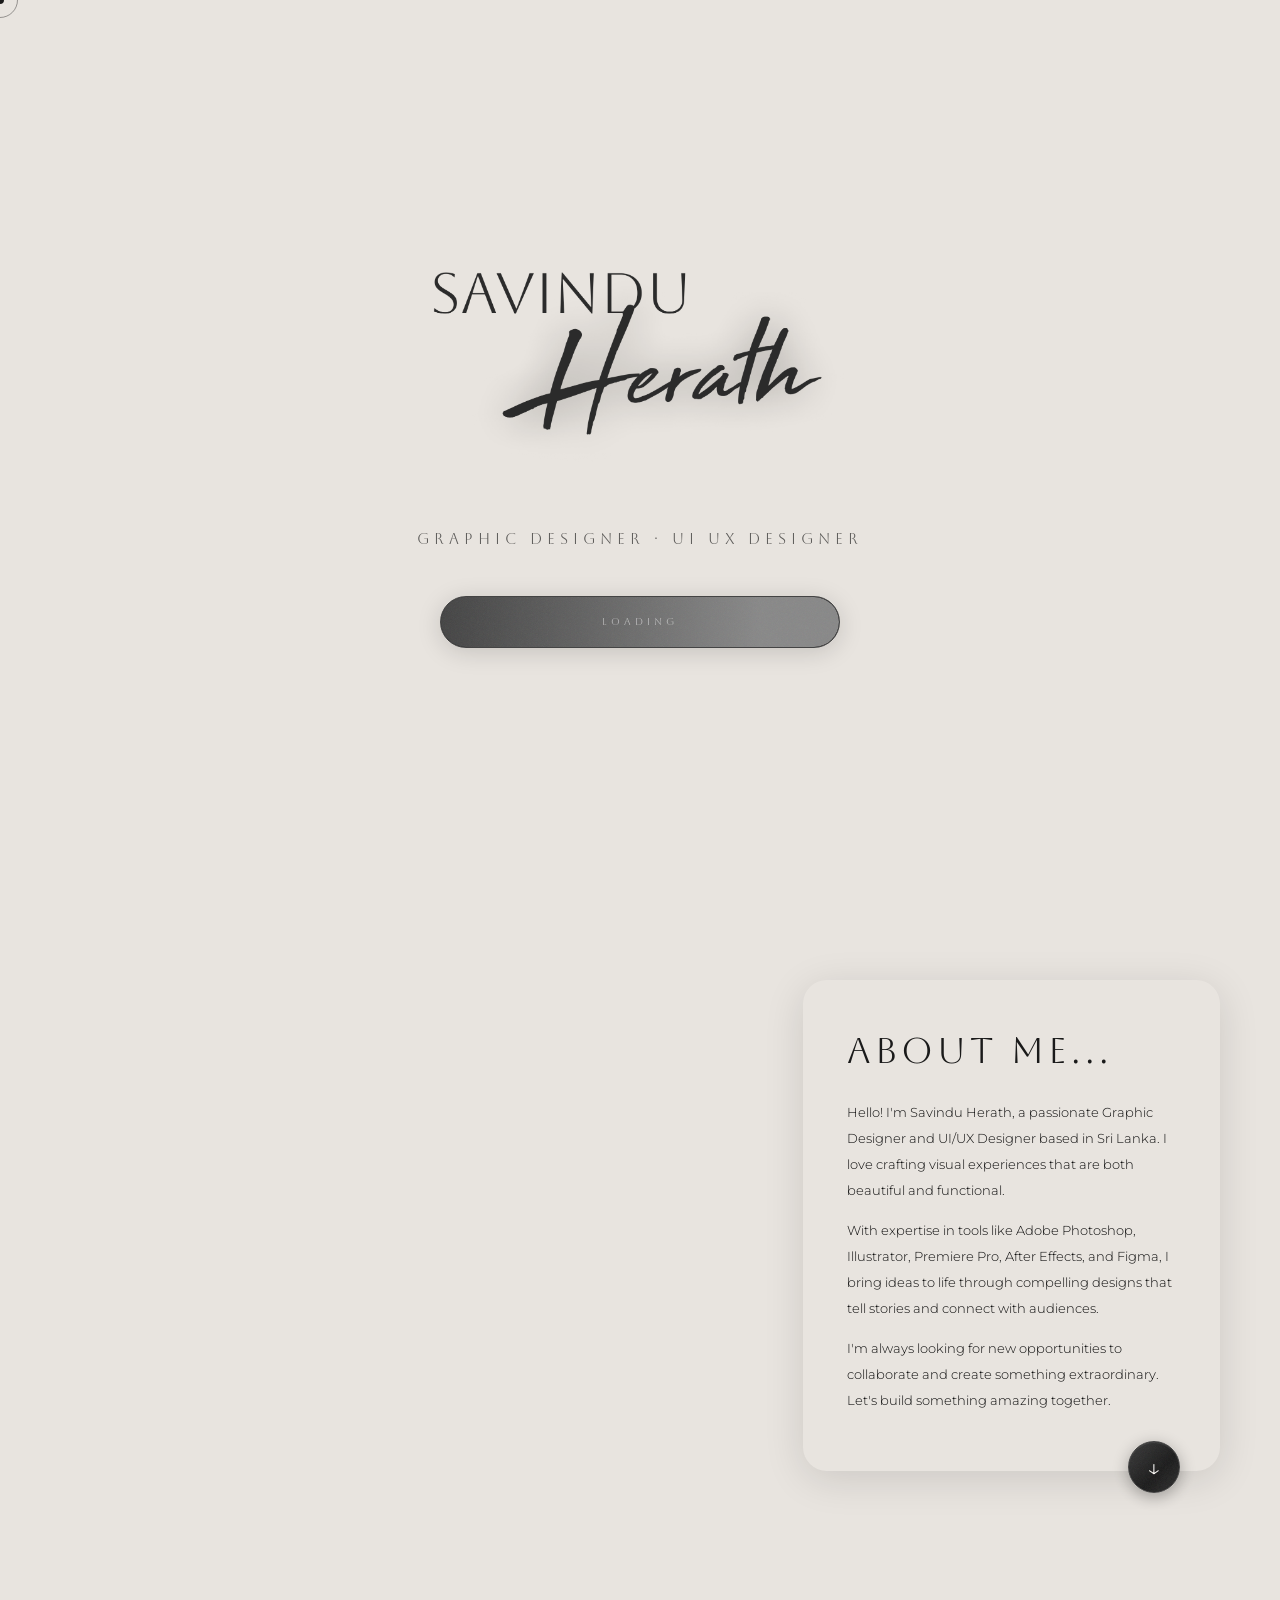
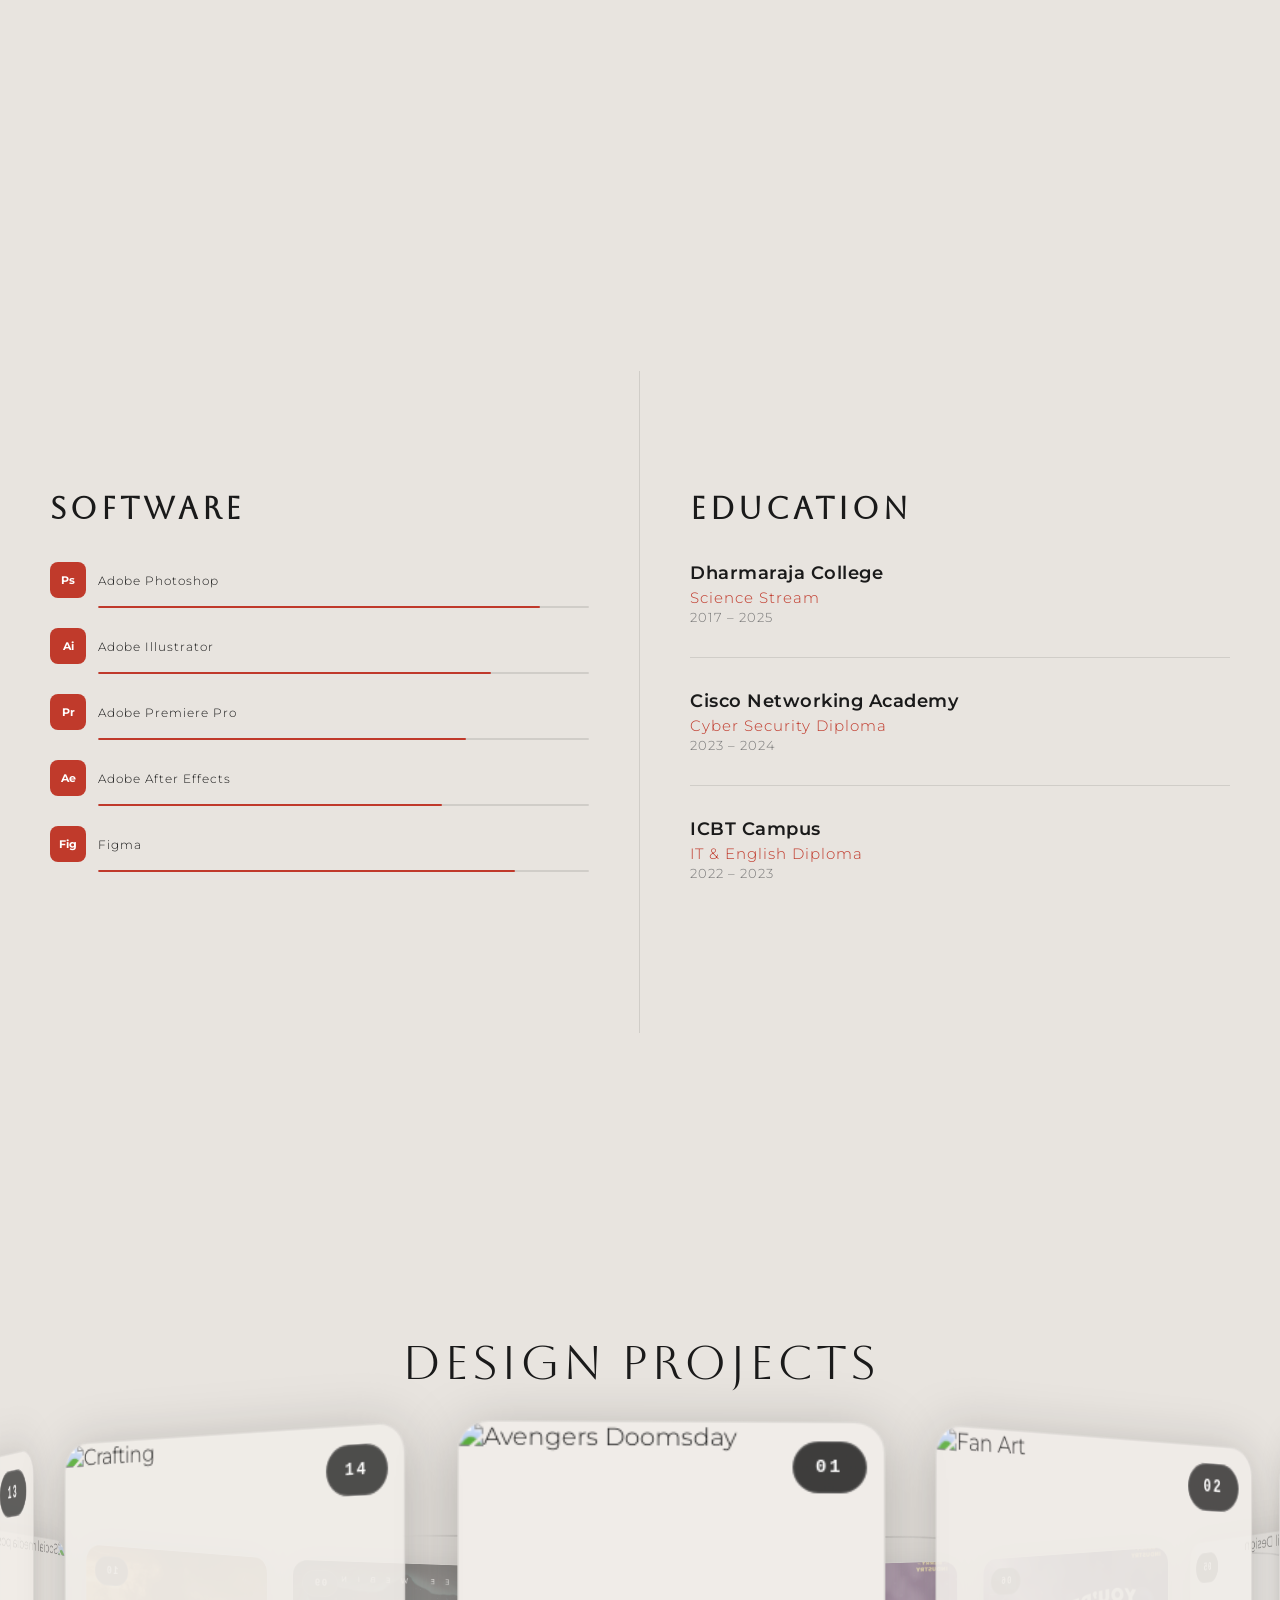
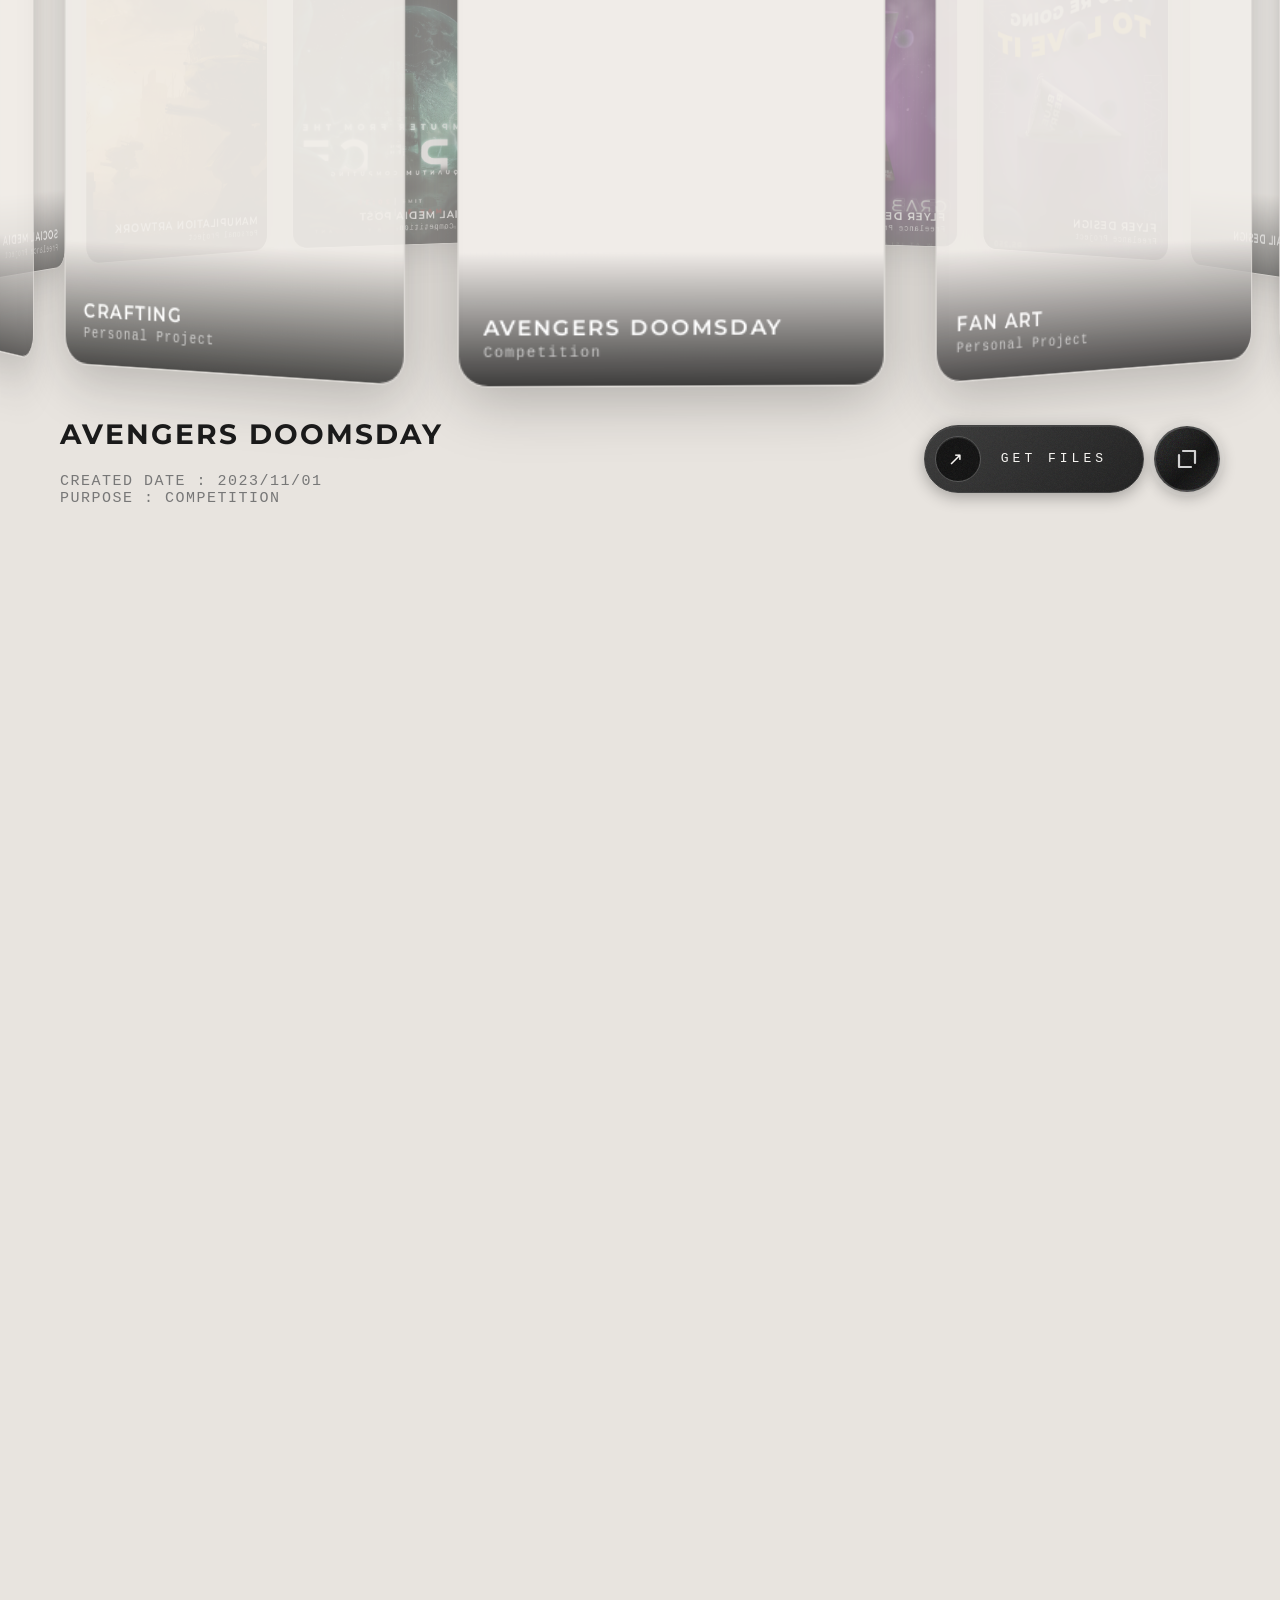
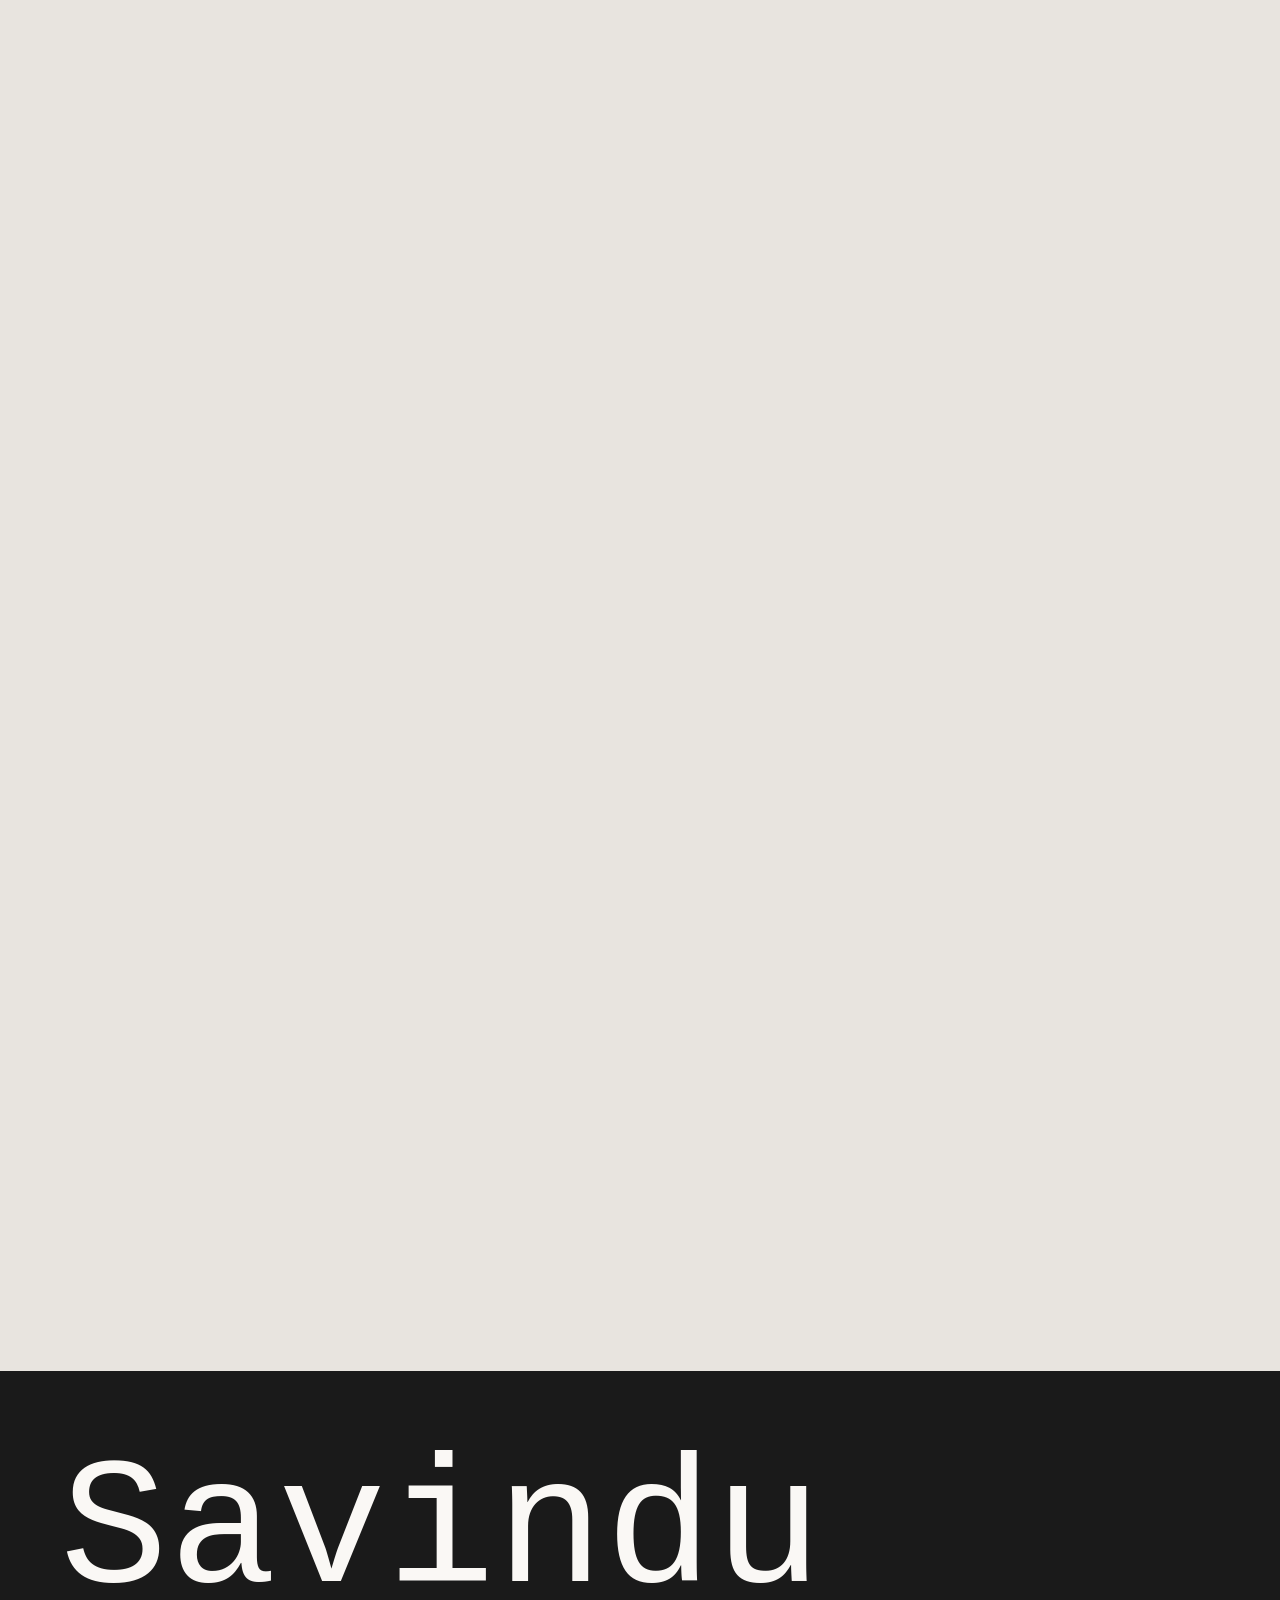
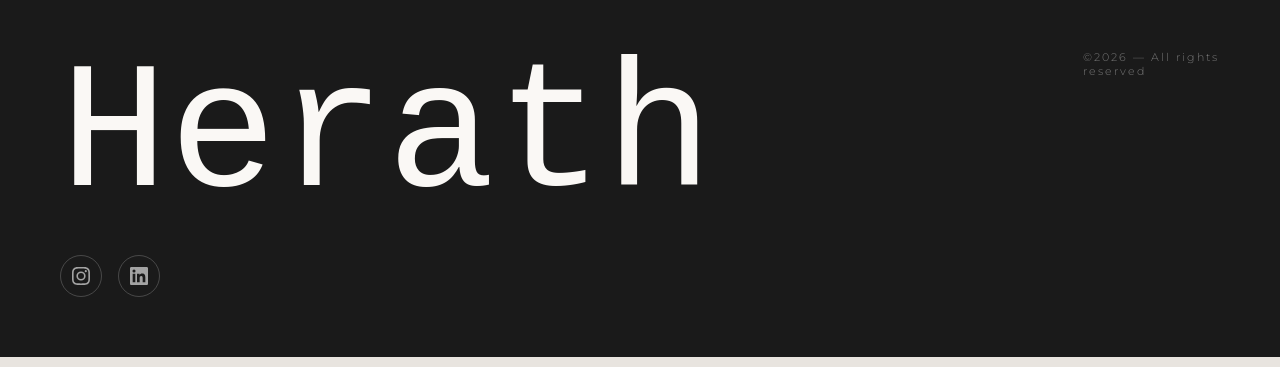
==== commit bd4d7b44: "Rename index (2).html to index.html" ====
--- a/index.html
+++ b/index.html
@@ -5,27 +5,27 @@
   <meta name="viewport" content="width=device-width, initial-scale=1.0"/>
   <link rel="icon" type="image/png" href="name.png"/>
   <title>Savindu Herath</title>
-  <meta name="description" content="Savindu Herath is a Graphic Designer and UI UX Designer based in Sri Lanka. View my portfolio of creative branding, print, and digital design projects.">
-  <meta name="keywords" content="Savindu Herath, Graphic Designer, UI UX Designer, Sri Lanka, Portfolio, Branding, Visual Design, Freelance Designer">
+  <meta name="description" content="Savindu Herath is a Creative Designer and UI UX Designer based in Sri Lanka. View my portfolio of creative branding, print, and digital design projects.">
+  <meta name="keywords" content="Savindu Herath,marketing strategist, creative designer, Graphic Designer, UI UX Designer, Sri Lanka, Portfolio, Branding, Visual Design, Freelance Designer">
   <meta name="author" content="Savindu Herath">
   <meta name="robots" content="index, follow">
-  <link rel="canonical" href="https://savinduherath.com/">
+  <link rel="canonical" href="https://savinduh.github.io/">
 
   <!-- ── OPEN GRAPH ── -->
   <meta property="og:type" content="website">
-  <meta property="og:url" content="https://savinduherath.com/">
+  <meta property="og:url" content="https://savinduh.github.io/">
   <meta property="og:title" content="Savindu Herath — Graphic Designer & UI UX Designer">
   <meta property="og:description" content="Graphic Designer and UI UX Designer based in Sri Lanka. View my portfolio of creative projects.">
-  <meta property="og:image" content="https://savinduherath.com/photo.png">
+  <meta property="og:image" content="https://savinduh.github.io/photo.png">
   <meta property="og:site_name" content="Savindu Herath Portfolio">
   <meta property="og:locale" content="en_US">
 
   <!-- ── TWITTER CARD ── -->
   <meta name="twitter:card" content="summary_large_image">
-  <meta name="twitter:url" content="https://savinduherath.com/">
+  <meta name="twitter:url" content="https://savinduh.github.io/">
   <meta name="twitter:title" content="Savindu Herath — Graphic Designer & UI UX Designer">
   <meta name="twitter:description" content="Graphic Designer and UI UX Designer based in Sri Lanka.">
-  <meta name="twitter:image" content="https://savinduherath.com/photo.png">
+  <meta name="twitter:image" content="https://savinduh.github.io/photo.png">
 
   <!-- ── STRUCTURED DATA ── -->
   <script type="application/ld+json">
@@ -34,11 +34,11 @@
     "@type": "Person",
     "name": "Savindu Herath",
     "jobTitle": "Graphic Designer & UI UX Designer",
-    "url": "https://savinduherath.com",
-    "image": "https://savinduherath.com/photo.png",
+    "url": "https://savinduh.github.io",
+    "image": "https://savinduh.github.io/photo.png",
     "description": "Graphic Designer and UI UX Designer based in Sri Lanka.",
     "address": { "@type": "PostalAddress", "addressCountry": "LK" },
-    "sameAs": ["https://www.instagram.com/", "https://www.linkedin.com/"]
+    "sameAs": ["https://www.instagram.com/savindu.herath/", "https://www.linkedin.com/in/savindu-herath/"]
   }
   </script>
 
@@ -806,12 +806,12 @@
     margin-bottom: 24px;
 }
 .projects-header h2 {
-    font-family: 'Cormorant Garamond', serif;
+    font-family: 'Aboreto', cursive;
     font-size: clamp(28px, 4vw, 48px);
     font-weight: 300;
-    letter-spacing: 6px;
+    letter-spacing: 3px;
     text-transform: uppercase;
-    line-height: 1.2;
+    line-height: 1.15;
 }
 
 /* ── Circular Gallery ── */
@@ -945,7 +945,7 @@
 .proj-title-gooey .gooey-text-b {
     position: absolute;
     top: 0; left: 0;
-    font-size: clamp(20px, 2.5vw, 28px);
+    font-size: clamp(28px, 2.5vw, 28px);
     font-weight: 700;
     letter-spacing: 2px;
     text-transform: uppercase;
@@ -979,7 +979,6 @@
     align-items: center;
     gap: 20px;
 }
-
 
 .proj-actions {
     display: flex; 
@@ -1159,7 +1158,7 @@
 }
 .modal-title {
     font-family: 'Cormorant Garamond', serif;
-    font-size: clamp(28px, 4vw, 44px);
+    font-size: clamp(38px, 4vw, 44px);
     font-weight: 300;
     line-height: 1.1;
     letter-spacing: 2px;
@@ -1301,10 +1300,10 @@
     align-items: center;
 }
 footer .f-name {
-    font-family: 'Cormorant Garamond', serif;
-    font-size: 28px;
-    font-weight: 300;
-    letter-spacing: 4px;
+    font-family: "b612 mono", monospace;
+    font-size: 180px;
+    font-weight: 500;
+    letter-spacing: 1px;
 }
 footer .f-copy {
     font-size: 11px;
@@ -1627,7 +1626,45 @@
     .works-right { width: 100%; justify-content: flex-start; }
 }
 
-
+/* ── Photo Strip Carousel ── */
+.photo-strip {
+  width: 100%;
+  overflow: hidden;
+  background: var(--bg);
+  padding: 24px 0;
+  position: relative;
+}
+
+.photo-strip-track {
+  display: flex;
+  gap: 14px;
+  width: max-content;
+  animation: stripScroll 34s linear infinite;
+  animation-play-state: paused;
+  will-change: transform;
+}
+
+
+@keyframes stripScroll {
+  0%   { transform: translateX(0); }
+  100% { transform: translateX(-50%); }
+}
+
+.photo-strip-img {
+  width: 260px;
+  height: 340px;
+  object-fit: cover;
+  border-radius: 10px;
+  flex-shrink: 0;
+  display: block;
+  filter: grayscale(0.12);
+}
+
+@media (max-width: 1024px) {
+  .photo-strip { padding: 28px 0; }
+  .photo-strip-img { width: 180px; height: 240px; }
+  .photo-strip-track { gap: 10px; }
+}
 
   </style>
 </head>
@@ -1664,7 +1701,7 @@
     <a href="#home">Home</a>
     <a href="#me">Me</a>
     <a href="#education">Education</a>
-    <a href="#works">Works</a>
+    <a href="#works">Projects</a>
   </div>
 </nav>
 
@@ -1688,7 +1725,7 @@
           <p class="hero-hi">Hi...... &nbsp;I Am</p>
           <img src="name.png" alt="Savindu Herath" style="width:100%;max-width:640px;opacity:0;animation:heroNameReveal 0.9s cubic-bezier(0.4,0,0.2,1) 11.3s forwards;">
           <p class="hero-roles">
-            <span class="hero-role-1"></span>&nbsp;&nbsp;&nbsp;&nbsp;&nbsp;
+            <span class="hero-role-1"></span>&nbsp;&nbsp;&nbsp;&nbsp;&nbsp;&nbsp;
             <span class="hero-role-2"></span>
           </p>
           <a href="#me" class="hero-btn">
@@ -1728,6 +1765,9 @@
   </div>
 </div>
 
+<!-- PHOTO STRIP — between Me & Education -->
+
+
 <!-- STACKING CARDS: Education + Works -->
 <div class="stack-container">
 
@@ -1810,7 +1850,7 @@
 <div id="works-scroll-driver">
   <section id="works">
     <div class="projects-header reveal">
-      <h2>Projects<br>As Samples</h2>
+      <h2>Design Projects</h2>
     </div>
 
     <div class="circular-gallery-section reveal" id="circGallerySection">
@@ -1865,19 +1905,19 @@
   <div style="display:flex; flex-direction:column; gap:16px;">
     <div class="f-name">Savindu Herath</div>
     <div class="f-social">
-      <a href="https://www.instagram.com/" target="_blank" aria-label="Instagram">
+      <a href="https://www.instagram.com/savindu.herath/" target="_blank" aria-label="Instagram">
         <svg viewBox="0 0 24 24" xmlns="http://www.w3.org/2000/svg">
           <path d="M12 2.163c3.204 0 3.584.012 4.85.07 1.366.062 2.633.334 3.608 1.308.975.975 1.246 2.242 1.308 3.608.058 1.266.07 1.646.07 4.85s-.012 3.584-.07 4.85c-.062 1.366-.334 2.633-1.308 3.608-.975.975-2.242 1.246-3.608 1.308-1.266.058-1.646.07-4.85.07s-3.584-.012-4.85-.07c-1.366-.062-2.633-.334-3.608-1.308-.975-.975-1.246-2.242-1.308-3.608C2.175 15.584 2.163 15.204 2.163 12s.012-3.584.07-4.85c.062-1.366.334-2.633 1.308-3.608.975-.975 2.242-1.246 3.608-1.308C8.416 2.175 8.796 2.163 12 2.163zm0-2.163C8.741 0 8.333.014 7.053.072 5.197.157 3.355.673 2.014 2.014.673 3.355.157 5.197.072 7.053.014 8.333 0 8.741 0 12c0 3.259.014 3.667.072 4.947.085 1.856.601 3.698 1.942 5.039 1.341 1.341 3.183 1.857 5.039 1.942C8.333 23.986 8.741 24 12 24c3.259 0 3.667-.014 4.947-.072 1.856-.085 3.698-.601 5.039-1.942 1.341-1.341 1.857-3.183 1.942-5.039.058-1.28.072-1.688.072-4.947 0-3.259-.014-3.667-.072-4.947-.085-1.856-.601-3.698-1.942-5.039C20.645.673 18.803.157 16.947.072 15.667.014 15.259 0 12 0zm0 5.838a6.162 6.162 0 1 0 0 12.324 6.162 6.162 0 0 0 0-12.324zm0 10.162a4 4 0 1 1 0-8 4 4 0 0 1 0 8zm6.406-11.845a1.44 1.44 0 1 0 0 2.881 1.44 1.44 0 0 0 0-2.881z"/>
         </svg>
       </a>
-      <a href="https://www.linkedin.com/" target="_blank" aria-label="LinkedIn">
+      <a href="https://www.linkedin.com/in/savindu-herath/" target="_blank" aria-label="LinkedIn">
         <svg viewBox="0 0 24 24" xmlns="http://www.w3.org/2000/svg">
           <path d="M20.447 20.452h-3.554v-5.569c0-1.328-.027-3.037-1.852-3.037-1.853 0-2.136 1.445-2.136 2.939v5.667H9.351V9h3.414v1.561h.046c.477-.9 1.637-1.85 3.37-1.85 3.601 0 4.267 2.37 4.267 5.455v6.286zM5.337 7.433a2.062 2.062 0 0 1-2.063-2.065 2.064 2.064 0 1 1 2.063 2.065zm1.782 13.019H3.555V9h3.564v11.452zM22.225 0H1.771C.792 0 0 .774 0 1.729v20.542C0 23.227.792 24 1.771 24h20.451C23.2 24 24 23.227 24 22.271V1.729C24 .774 23.2 0 22.222 0h.003z"/>
         </svg>
       </a>
     </div>
   </div>
-  <div class="f-copy">© 2024 — All rights reserved</div>
+  <div class="f-copy">©2026 — All rights reserved</div>
 </footer>
 
 <script>
@@ -2050,93 +2090,118 @@
       file: null   
     },
     {
-      title: "Space Quantum",
-      date: "2024/02/10",
+      title: "Fan Art",
+      date: "2025/11/10",
       purpose: "Personal Project",
-      description: "A personal exploration of space-themed UI design. Combines deep space photography with futuristic interface elements to create an immersive visual experience.",
+      description: "A personal project did in my free time",
       bg: "linear-gradient(135deg,#0a0a2e,#1a1a5c)",
-      image: "Untitled-2.png",
+      image: "6.png",
       file: null
     },
     {
-      title: "Project Three",
-      date: "2024/05/20",
-      purpose: "Client Work",
-      description: "Replace with your third project description. Add details about the client, the brief, and your creative approach to solving their design challenge.",
+      title: "Social media post",
+      date: "2025/07/10",
+      purpose: "Freelance Project",
+      description: "A Freelance project where I designed a series of social media posts for a ICT day competition. The design focused on vibrant colors and bold typography to capture attention and drive engagement.",
       bg: "linear-gradient(135deg,#2e0a0a,#5c1a1a)",
-      image: "Untitled-1.png",
+      image: "9.png",
       file: null
     },
     {
-      title: "Space Quantum",
+      title: "Social media post",
       date: "2024/02/10",
-      purpose: "Personal Project",
-      description: "A personal exploration of space-themed UI design. Combines deep space photography with futuristic interface elements to create an immersive visual experience.",
+      purpose: "Freelance Project",
+      description: "A freelance project where I designed a series of social media posts for a photography competition. The design focused on vibrant colors and bold typography to capture attention and drive engagement.",
       bg: "linear-gradient(135deg,#0a0a2e,#1a1a5c)",
-      image: "2.png",
+      image: "16.png",
       file: null
     },
     {
-      title: "Project Four",
+      title: "Thumbnail Design",
       date: "2024/08/15",
       purpose: "Freelance",
       description: "Replace with your fourth project description. Describe the tools used, the timeline, and the outcome of this project.",
       bg: "linear-gradient(135deg,#1a1200,#4a3500)",
+      image: "17.jpg",
+      file: null
+    },
+    {
+      title: "Flyer Design",
+      date: "2024/08/17",
+      purpose: "Freelance Project",
+      description: "A freelance project for designing a flyer.",
+      bg: "linear-gradient(135deg,#001a1a,#004a4a)",
       image: "3.png",
       file: null
     },
     {
-      title: "Project Five",
-      date: "2024/11/01",
-      purpose: "Academic",
-      description: "Replace with your fifth project description. You can add as many projects as you like by copying this object and adding your own details.",
-      bg: "linear-gradient(135deg,#001a1a,#004a4a)",
+      title: "Flyer Design",
+      date: "2024/08/13",
+      purpose: "Freelance Project",
+      description: "A freelance project for designing a flyer.",
+      bg: "linear-gradient(135deg,#0a0a2e,#1a1a5c)",
       image: "4.png",
       file: null
     },
     {
-      title: "2",
-      date: "2024/02/10",
+      title: "Entitie",
+      date: "2025/04/23",
       purpose: "Personal Project",
-      description: "A personal exploration of space-themed UI design. Combines deep space photography with futuristic interface elements to create an immersive visual experience.",
+      description: "A personal exploration of space-themed poster design. Combines deep space photography with futuristic typography to create an immersive visual experience.",
       bg: "linear-gradient(135deg,#0a0a2e,#1a1a5c)",
       image: "5.png",
       file: null
     },
     {
-      title: "1",
+      title: "Social media post",
       date: "2024/02/10",
-      purpose: "Personal Project",
-      description: "A personal exploration of space-themed UI design. Combines deep space photography with futuristic interface elements to create an immersive visual experience.",
-      bg: "linear-gradient(135deg,#0a0a2e,#1a1a5c)",
-      image: "6.png",
-      file: null
-    },
-    {
-      title: "1",
-      date: "2024/02/10",
-      purpose: "Personal Project",
-      description: "A personal exploration of space-themed UI design. Combines deep space photography with futuristic interface elements to create an immersive visual experience.",
+      purpose: "For a Competition",
+      description: "A post design for a designing competition. The design features a dynamic layout with bold typography and vibrant colors to create an eye-catching visual that stands out in social feeds.",
       bg: "linear-gradient(135deg,#0a0a2e,#1a1a5c)",
       image: "7.png",
       file: null
     },
     {
-      title: "1",
-      date: "2024/02/10",
+      title: "Manupilation Artwork",
+      date: "2024/10/19",
       purpose: "Personal Project",
-      description: "A personal exploration of space-themed UI design. Combines deep space photography with futuristic interface elements to create an immersive visual experience.",
+      description: "a personal project did in my free time. A photo manipulation artwork that blends surreal elements with realistic photography to create a visually striking composition.",
       bg: "linear-gradient(135deg,#0a0a2e,#1a1a5c)",
       image: "8.png",
       file: null
     },
     {
-      title: "1",
+      title: "Social media post",
+      date: "2025/07/05",
+      purpose: "Freelance Project",
+      description: "A freelance project where I designed a series of social media posts for a ICT day competition. The design focused on vibrant colors and bold typography to capture attention and drive engagement.",
+      bg: "linear-gradient(135deg,#0a0a2e,#1a1a5c)",
+      image: "14.png",
+      file: null
+    },
+    {
+      title: "Social media post",
+      date: "2025/02/10",
+      purpose: "Freelance Project",
+      description: "A freelance project where I designed a series of social media posts for a photography competition. The design focused on vibrant colors and bold typography to capture attention and drive engagement.",
+      bg: "linear-gradient(135deg,#0a0a2e,#1a1a5c)",
+      image: "12.png",
+      file: null
+    },{
+      title: "Go Crazy",
       date: "2024/02/10",
       purpose: "Personal Project",
-      description: "A personal exploration of space-themed UI design. Combines deep space photography with futuristic interface elements to create an immersive visual experience.",
+      description: "A personal project did in my free time",
       bg: "linear-gradient(135deg,#0a0a2e,#1a1a5c)",
-      image: "9.png",
+      image: "11.png",
+      file: null
+    },{
+      title: "Crafting",
+      date: "2025/12/10",
+      purpose: "Personal Project",
+      description: "A personal project did in my free time",
+      bg: "linear-gradient(135deg,#0a0a2e,#1a1a5c)",
+      image: "10.png",
       file: null
     }
   ];
@@ -2192,7 +2257,7 @@
   const actionsEl  = document.getElementById('projActions');
   const total      = projects.length;
   const anglePerItem = 360 / total;
-  const RADIUS     = 580;
+  const RADIUS     = Math.max(580, Math.ceil((140 / Math.sin(Math.PI / total)) * 1.10));
 
   let circRotation    = 0;
   let circIsScrolling = false;
@@ -2422,7 +2487,6 @@
     }
   }
 
-  // ── Smooth scroll with custom easing
   function easeInOutCubic(t) {
     return t < 0.7 ? 4 * t * t * t : 1 - Math.pow(-2 * t + 2, 3) / 2;
   }
@@ -2558,6 +2622,18 @@
 
   const audio = document.getElementById('bgMusic');
   audio.volume = 0.2;
+
+  // ── Photo Strip: start animation only when scrolled into view
+  const photoStrip = document.getElementById('photoStrip');
+  const photoStripTrack = document.getElementById('photoStripTrack');
+  if (photoStrip && photoStripTrack) {
+    const stripObserver = new IntersectionObserver((entries) => {
+      entries.forEach(entry => {
+        photoStripTrack.style.animationPlayState = entry.isIntersecting ? 'running' : 'paused';
+      });
+    }, { threshold: 0.1 });
+    stripObserver.observe(photoStrip);
+  }
 
 
   // ── Lenis smooth scroll (exact Jorge/Framer feel)
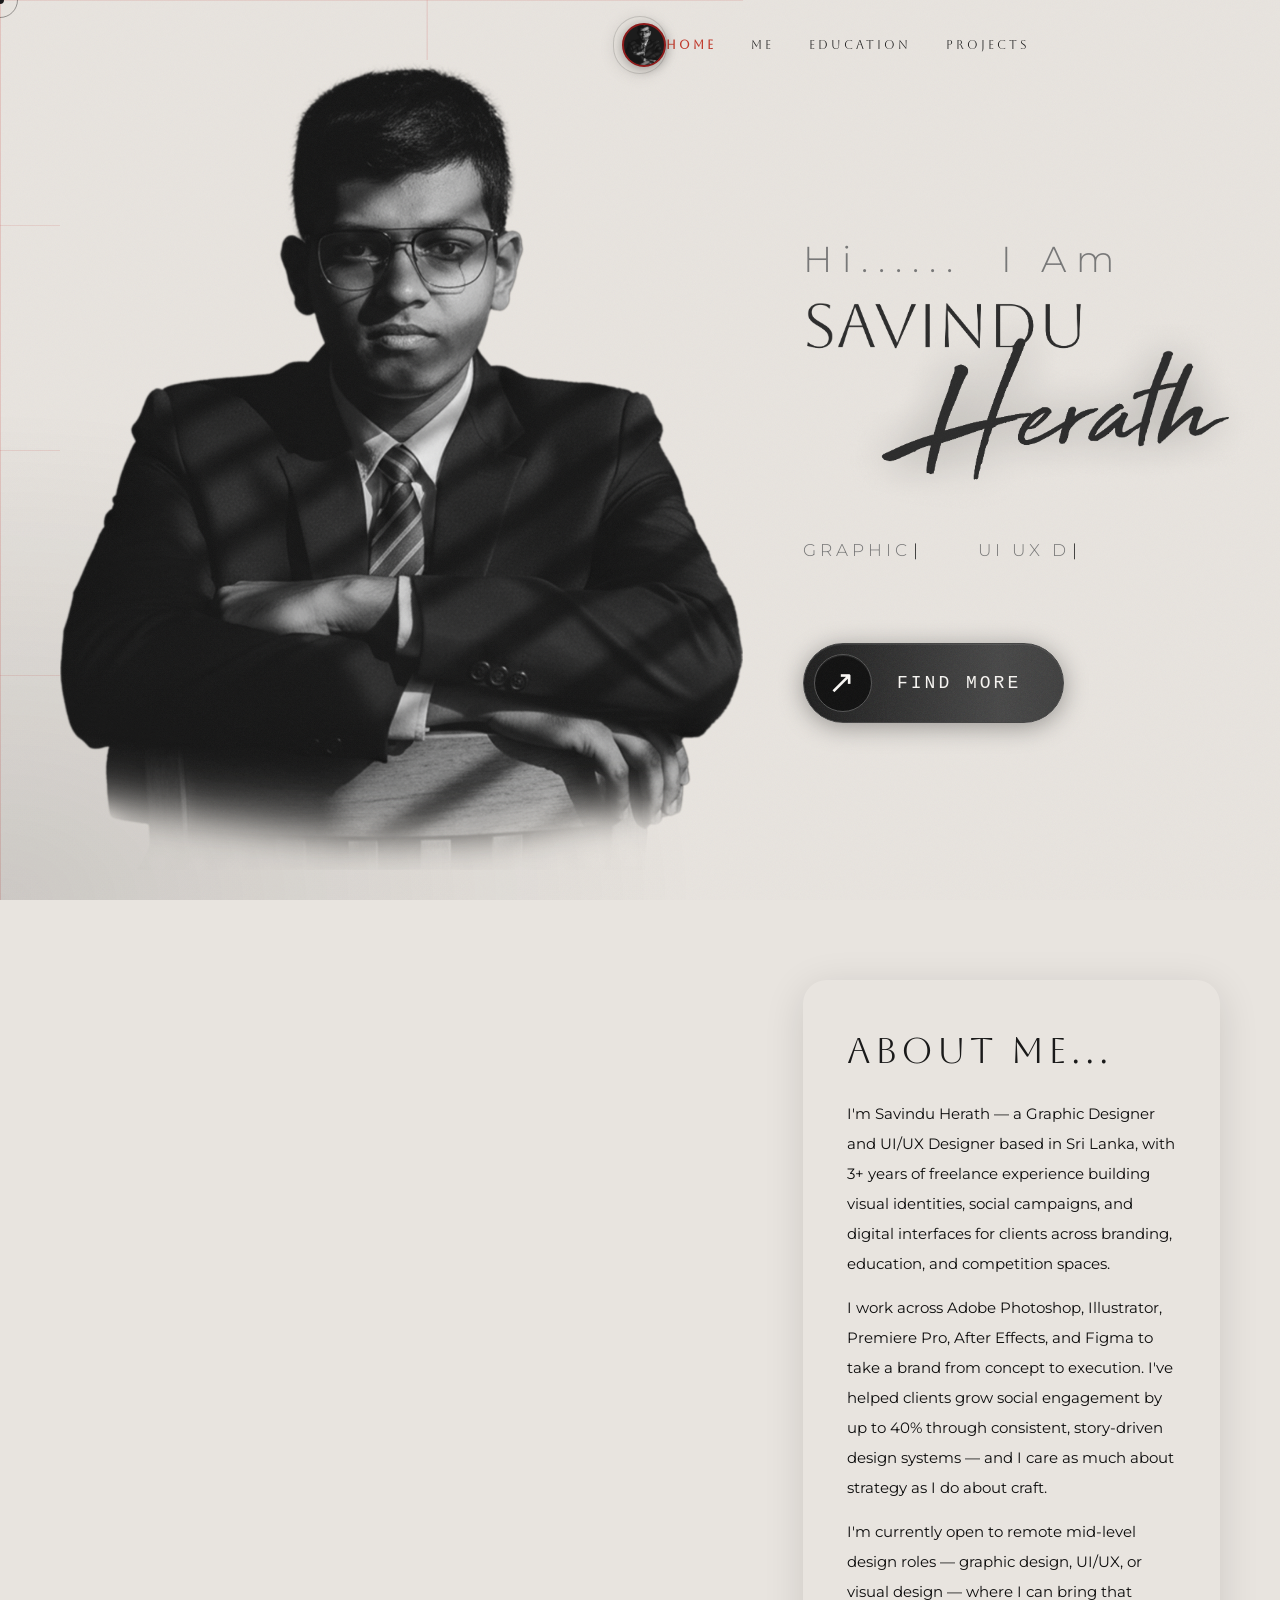
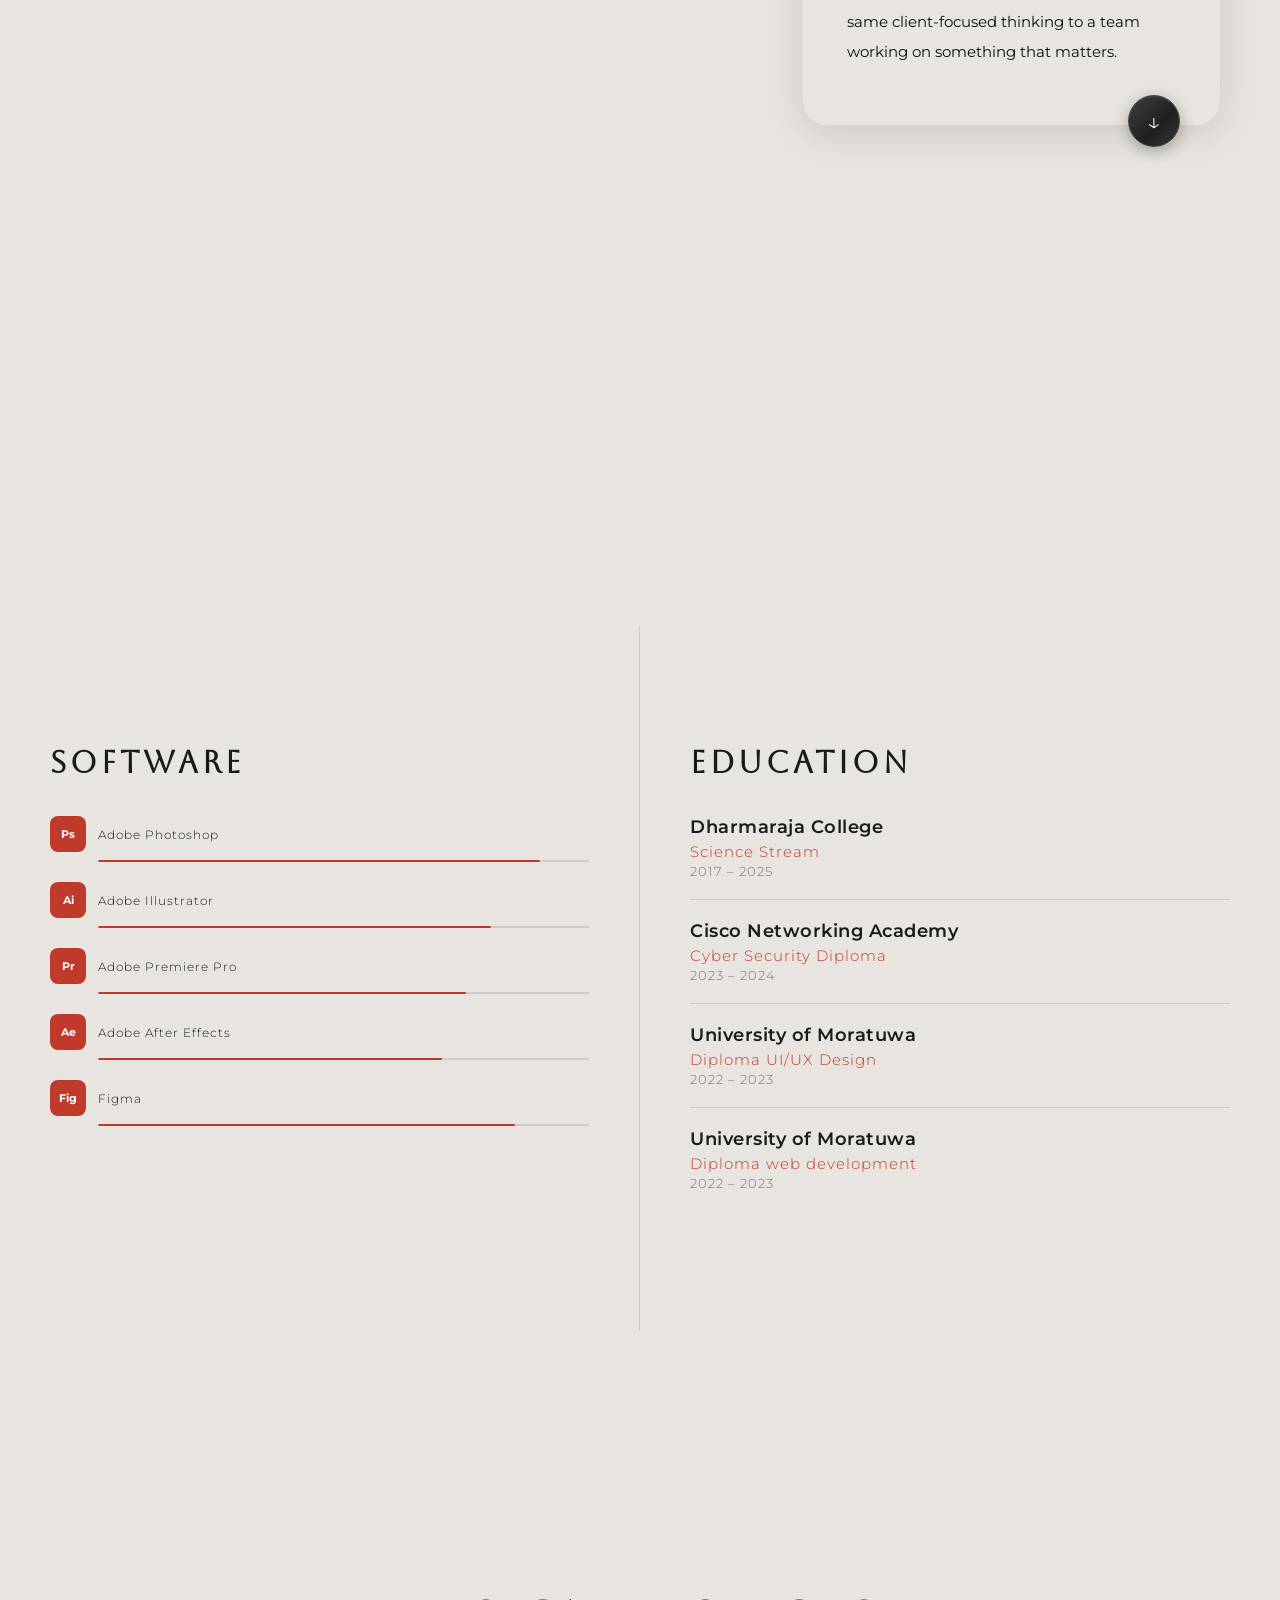
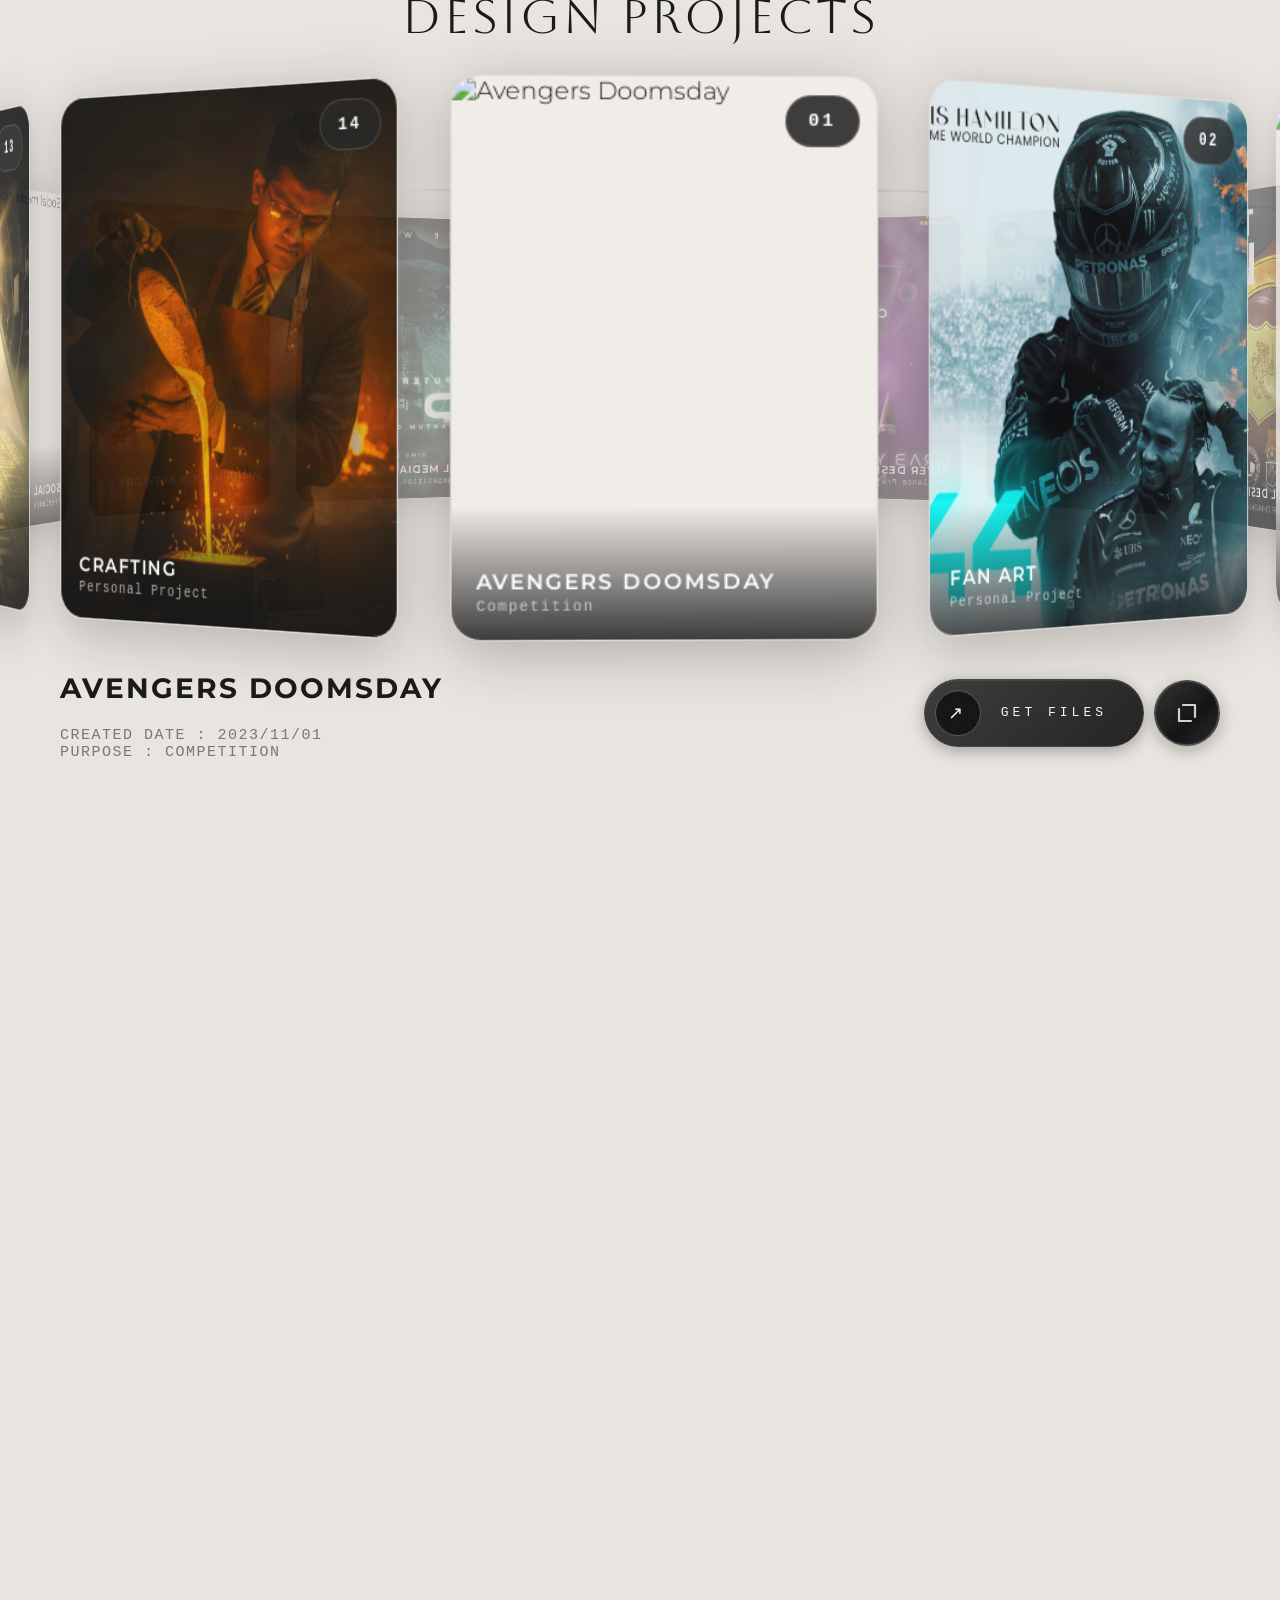
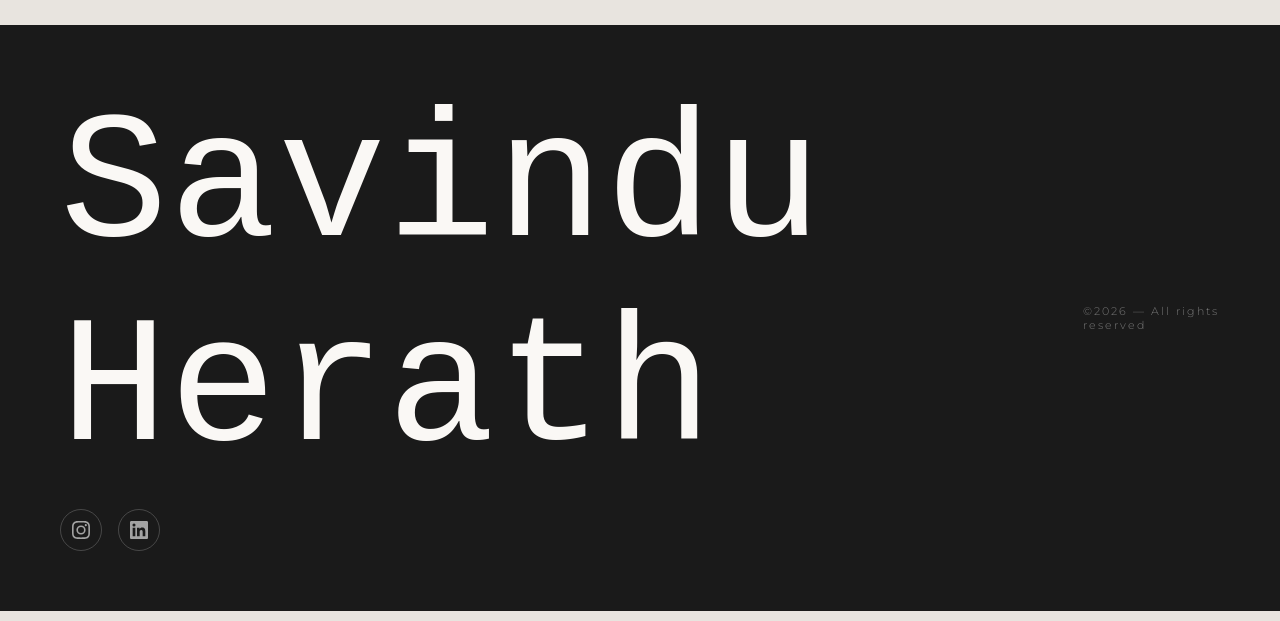
==== commit 0921505b: "Rename index_fixed (1).html to index.html" ====
--- a/index.html
+++ b/index.html
@@ -59,8 +59,18 @@
 
 html { scroll-behavior: auto; }
 
-
-* { cursor: none !important; }
+/* FIXED: Only hide cursor on desktop/mouse devices, keep visible on touch */
+@media (hover: hover) and (pointer: fine) {
+  * { cursor: none !important; }
+}
+
+@media (hover: none) and (pointer: coarse) {
+  * { cursor: auto !important; }
+  
+  #cursor-dot, #cursor-ring {
+    display: none !important;
+  }
+}
 
 #cursor-dot {
     width: 8px; height: 8px;
@@ -133,6 +143,21 @@
     background: radial-gradient(ellipse at bottom left, rgba(26,26,26,0.13) 0%, transparent 70%);
     z-index: 1;
     pointer-events: none;
+}
+
+/* FIXED: Hide gradient overlay on mobile - it covers too much content */
+@media (max-width: 1200px) {
+    body::after {
+        display: none;
+    }
+}
+
+/* Tablet landscape - smaller version */
+@media (min-width: 1201px) and (max-height: 800px) {
+    body::after {
+        width: 40vw;
+        height: 40vh;
+    }
 }
 
 .get-files-btn::before,
@@ -380,7 +405,7 @@
     flex-direction: column;
     justify-content: center;
     position: relative;
-    margin-left: 16%;
+    margin-left: clamp(0, 5vw, 16%);  /* FIXED: Responsive margin */
 }
 
 @keyframes heroImgReveal {
@@ -411,7 +436,7 @@
 
 
 .sticky-img-inner img {
-    animation: heroImgReveal 1.6s cubic-bezier(0.4, 0, 0.2, 1) 10.4s both;
+    animation: heroImgReveal 1.6s cubic-bezier(0.4, 0, 0.2, 1) 5.4s both;
 }
   
 .hero-hi {
@@ -422,7 +447,7 @@
     color: var(--muted);
     margin-bottom: 0px;
     opacity: 0;
-    animation: heroFadeSlide 0.7s cubic-bezier(0.4, 0, 0.2, 1) 11.0s forwards;
+    animation: heroFadeSlide 0.7s cubic-bezier(0.4, 0, 0.2, 1) 6.0s forwards;
 }
 
 .hero-roles {
@@ -479,9 +504,9 @@
     gap: 0;
     background: linear-gradient(270deg, #3a3a3a, #1a1a1a, #2e2e2e, #444, #1a1a1a);
     background-size: 300% 300%;
-    animation: heroBtnDrop 0.7s cubic-bezier(0.34, 1.56, 0.64, 1) 12.1s forwards;
+    animation: heroBtnDrop 0.7s cubic-bezier(0.34, 1.56, 0.64, 1) 7.1s forwards;
     color: var(--white);
-    padding: 10px 42px 10px 10px;
+    padding: clamp(8px, 2vw, 10px) clamp(30px, 5vw, 42px) clamp(8px, 2vw, 10px) 10px;  /* FIXED #16: Responsive padding */
     border-radius: 50px;
     font-size: 18px;
     font-weight: 500;
@@ -489,6 +514,8 @@
     text-transform: uppercase;
     text-decoration: none;
     width: fit-content;
+    min-height: 48px;  /* FIXED #16: Mobile touch target minimum */
+    min-width: 48px;
     border: 1.5px solid #444;
     box-shadow: 0 4px 24px rgba(0,0,0,0.35), inset 0 1px 0 rgba(255,255,255,0.08);
     transition: transform 0.4s cubic-bezier(0.34, 1.56, 0.64, 1),
@@ -539,6 +566,13 @@
 .hero-btn:hover::after {
     border-color: rgba(255,255,255,0.25);
     box-shadow: 0 0 16px rgba(255,255,255,0.12), 0 0 32px rgba(255,255,255,0.06);
+}
+
+/* FIXED #16: Only hover effects on desktop */
+@supports (hover: hover) {
+    .hero-btn:hover {
+        transform: scale(1.15);
+    }
 }
 
 .get-files-btn:hover 
@@ -568,6 +602,44 @@
     background: #1e1e1e;
 }
 
+/* FIXED: Touch feedback for all interactive elements */
+button, a, [class*="btn"], .circ-card, .carousel-nav-btn, .modal-close {
+    user-select: none;
+    -webkit-user-select: none;
+    -webkit-touch-callout: none;
+    
+    position: relative;
+    transition: background 0.2s, transform 0.1s, box-shadow 0.1s;
+}
+
+/* Desktop hover effects */
+@supports (hover: hover) {
+    button:hover, a:hover, [class*="btn"]:hover {
+        /* Keep existing hover styles */
+    }
+}
+
+/* Touch active states for all devices */
+.hero-btn:active {
+    transform: scale(0.98);
+    box-shadow: 0 4px 12px rgba(0,0,0,0.2);
+}
+
+.carousel-nav-btn:active,
+.about-down-btn:active,
+.expand-btn:active {
+    transform: scale(0.96);
+}
+
+.get-files-btn:active {
+    transform: translateY(1px);
+    opacity: 0.9;
+}
+
+.modal-close:active {
+    transform: scale(0.95);
+}
+
 .about-pane {
     min-height: 100vh;
     padding: 80px 60px;
@@ -617,7 +689,8 @@
 }
 
 .about-card p {
-    font-size: 13px;
+    font-size: 15px;
+    font-weight: 400;
     line-height: 2;
     color: #0d0d0d;
     margin-bottom: 14px;
@@ -747,9 +820,24 @@
     padding: 120px 50px;
 }
 
+/* FIXED #15: Responsive padding for tablets and mobile */
+@media (max-width: 1200px) {
+    .software-section,
+    .edu-section {
+        padding: 60px 20px;  /* Reduce padding on tablets */
+    }
+}
+
+@media (max-width: 768px) {
+    .software-section,
+    .edu-section {
+        padding: 40px 16px;  /* Even smaller on small phones */
+    }
+}
+
 .edu-item {
-    margin-bottom: 32px;
-    padding-bottom: 32px;
+    margin-bottom: 20px;
+    padding-bottom: 20px;
     border-bottom: 1px solid var(--border);
 }
 .edu-item:last-child { 
@@ -1094,60 +1182,39 @@
 .modal-backdrop {
     position: absolute;
     inset: 0;
-    background: rgba(0,0,0,0.55);
-    backdrop-filter: blur(6px);
+    background: rgba(0,0,0,0.6);
+    backdrop-filter: blur(8px);
 }
 .modal-box {
     position: relative;
     background: var(--bg);
-    border-radius: 24px;
-    width: clamp(320px, 90vw, 1000px);
-    height: clamp(400px, 75vh, 620px);
+    border-radius: 28px;
+    width: clamp(360px, 92vw, 1160px);
+    max-height: 90vh;
     overflow: hidden;
-    box-shadow: 0 32px 80px rgba(0,0,0,0.25);
+    box-shadow: 0 40px 100px rgba(0,0,0,0.35);
     transform: translateY(40px) scale(0.97);
     transition: transform 0.4s cubic-bezier(0.34,1.56,0.64,1);
-    display: grid;
-    grid-template-columns: 1fr 1fr;
+    display: flex;
+    flex-direction: column;
 }
 #proj-modal.open .modal-box {
     transform: translateY(0) scale(1);
 }
-#modalImgWrap {
-    position: relative;
-    overflow: hidden;
-    border-radius: 24px 0 0 24px;
-}
-.modal-img {
-    position: absolute;
-    inset: 0;
-    width: 100%;
-    height: 100%;
-    object-fit: cover;
-    border-radius: 24px 0 0 24px;
-    display: block;
-}
-.modal-img-placeholder {
-    position: absolute;
-    inset: 0;
-    width: 100%;
-    height: 100%;
-    border-radius: 24px 0 0 24px;
-    display: flex;
-    align-items: center;
-    justify-content: center;
-    font-size: 11px;
-    letter-spacing: 3px;
-    color: rgba(255,255,255,0.3);
-    text-transform: uppercase;
-}
-.modal-body {
-    padding: 44px 40px 40px;
-    display: flex;
-    flex-direction: column;
-    gap: 16px;
+.modal-scroll-inner {
     overflow-y: auto;
-    height: 100%;
+    flex: 1;
+    scrollbar-width: thin;
+    scrollbar-color: #2e2e2e transparent;
+}
+.modal-scroll-inner::-webkit-scrollbar { width: 5px; }
+.modal-scroll-inner::-webkit-scrollbar-thumb {
+    background: linear-gradient(180deg,#3a3a3a,#1a1a1a);
+    border-radius: 50px;
+}
+.modal-info-section {
+    padding: 52px 56px 40px;
+    border-bottom: 1px solid var(--border);
 }
 .modal-tag {
     font-size: 10px;
@@ -1155,24 +1222,28 @@
     letter-spacing: 4px;
     color: var(--muted);
     text-transform: uppercase;
+    margin-bottom: 14px;
 }
 .modal-title {
     font-family: 'Cormorant Garamond', serif;
-    font-size: clamp(38px, 4vw, 44px);
+    font-size: clamp(38px, 5vw, 56px);
     font-weight: 300;
     line-height: 1.1;
     letter-spacing: 2px;
+    margin-bottom: 24px;
 }
 .modal-meta {
     display: flex;
-    gap: 24px;
+    gap: 32px;
+    flex-wrap: wrap;
     font-size: 11px;
     letter-spacing: 1px;
     color: var(--muted);
     text-transform: uppercase;
     border-top: 1px solid var(--border);
     border-bottom: 1px solid var(--border);
-    padding: 14px 0;
+    padding: 16px 0;
+    margin-bottom: 20px;
 }
 .modal-meta span { display: flex; flex-direction: column; gap: 4px; }
 .modal-meta strong { color: var(--text); font-weight: 600; font-size: 12px; }
@@ -1180,33 +1251,102 @@
     font-size: 13px;
     line-height: 2;
     color: #555;
+    margin-bottom: 24px;
+    max-width: 760px;
 }
 .modal-actions {
     display: flex;
     gap: 12px;
-    margin-top: 8px;
+}
+.modal-gallery-section {
+    padding: 40px 56px 52px;
+}
+.modal-gallery-label {
+    font-family: 'Aboreto', cursive;
+    font-size: 11px;
+    letter-spacing: 5px;
+    text-transform: uppercase;
+    color: var(--muted);
+    margin-bottom: 20px;
+}
+.modal-gallery-grid {
+    display: grid;
+    grid-template-columns: repeat(auto-fill, minmax(340px, 1fr));
+    gap: 18px;
+}
+.gallery-item {
+    position: relative;
+    border-radius: 16px;
+    overflow: hidden;
+    background: var(--bg2);
+    cursor: pointer;
+}
+.gallery-item img {
+    width: 100%;
+    height: auto;
+    display: block;
+    transition: transform 0.45s cubic-bezier(0.4,0,0.2,1);
+}
+.gallery-item:hover img {
+    transform: scale(1.07);
+}
+.gallery-hover-overlay {
+    position: absolute;
+    inset: 0;
+    background: linear-gradient(to top, rgba(0,0,0,0.82) 0%, rgba(0,0,0,0.15) 55%, transparent 100%);
+    opacity: 0;
+    transition: opacity 0.35s ease;
+    display: flex;
+    flex-direction: column;
+    justify-content: flex-end;
+    padding: 16px 18px;
+}
+.gallery-item:hover .gallery-hover-overlay {
+    opacity: 1;
+}
+.gallery-hover-caption {
+    color: #fff;
+    font-size: 11px;
+    letter-spacing: 2px;
+    text-transform: uppercase;
+    font-family: 'Courier New', monospace;
+    margin-bottom: 3px;
+}
+.gallery-hover-sub {
+    color: rgba(255,255,255,0.55);
+    font-size: 9px;
+    letter-spacing: 1.5px;
+    text-transform: uppercase;
+    font-family: 'Courier New', monospace;
+}
+.modal-topbar {
+    display: flex;
+    align-items: center;
+    justify-content: flex-end;
+    padding: 14px 16px 0;
+    flex-shrink: 0;
+    position: relative;
+    z-index: 2;
 }
 .modal-close {
-    position: absolute;
-    top: 18px; right: 18px;
-    width: 40px; height: 40px;
+    width: 44px; height: 44px;
     border-radius: 50%;
-    background: rgba(0,0,0,0.5);
+    background: rgba(0,0,0,0.55);
     border: none;
     color: #fff;
     font-size: 18px;
     display: flex; align-items: center; justify-content: center;
     transition: background 0.2s, transform 0.2s;
-    z-index: 10;
+    cursor: pointer;
+    flex-shrink: 0;
 }
 .modal-close:hover { background: var(--accent); transform: rotate(90deg); }
 
 @media (max-width: 640px) {
-    .modal-box { grid-template-columns: 1fr; height: auto; max-height: 88vh; }
-    #modalImgWrap { height: 220px; border-radius: 24px 24px 0 0; min-height: unset; }
-    .modal-img { border-radius: 24px 24px 0 0; }
-    .modal-img-placeholder { border-radius: 24px 24px 0 0; }
-    .modal-body { height: auto; max-height: 60vh; }
+    .modal-box { max-height: 92vh; border-radius: 20px; }
+    .modal-info-section { padding: 44px 24px 30px; }
+    .modal-gallery-section { padding: 28px 24px 36px; }
+    .modal-gallery-grid { grid-template-columns: repeat(auto-fill, minmax(200px, 1fr)); gap: 12px; }
 }
 
 .modal-download-btn {
@@ -1416,7 +1556,7 @@
     transition: width 0s;
 }
 .loader-pill-fill.fill {
-    transition: width 6s cubic-bezier(0.4, 0, 0.2, 1);
+    transition: width 3s cubic-bezier(0.4, 0, 0.2, 1);
     width: 100%;
 }
 
@@ -1467,7 +1607,7 @@
     transform: translateY(0);
 }
 
-  @media (max-width: 1024px) {
+  @media (max-width: 1200px) {
     nav {
       top: 16px;
       left: auto !important;
@@ -1571,16 +1711,16 @@
   /* Hide mobile top on desktop */
   .nav-mobile-top { display: none; }
   .nav-mobile-label { display: none; }
-  @media (max-width: 1024px) {
+  @media (max-width: 1200px) {
     #navLogoDesktop { display: none; }
   }
-  @media (max-width: 1024px) {
+  @media (max-width: 1200px) {
     .sticky-sections { grid-template-columns: 1fr; }
 
     /* Image takes full screen height */
     .sticky-img-col { position: relative; height: 100vh; }
-    .sticky-img-inner { position: relative; height: 100vh; top: 0; margin: 0; overflow: hidden; }
-    .sticky-img-inner img { width: 100%; height: 100%; object-fit: cover; object-position: center center; display: block; }
+    .sticky-img-inner { position: relative !important; height: 100vh; top: auto !important; margin: 0 !important; overflow: hidden; }
+    .sticky-img-inner img { width: 100%; height: 100%; object-fit: cover; object-position: center center; display: block; border-radius: 0; }
 
     /* Hero pane overlays the image */
     #home { position: relative; margin-top: -100vh; }
@@ -1600,8 +1740,12 @@
     .about-pane { padding: 60px 30px; }
     #education { grid-template-columns: 1fr; }
     .software-section { border-right: none; border-bottom: 1px solid var(--border); }
+
+    /* On mobile/tablet the works section does NOT use scroll-driven rotation —
+       height is just the viewport, no extra scroll driver space */
     #works { padding: 30px 0 20px; height: auto; min-height: 100svh; }
-    #works-scroll-driver { height: calc(100svh + 7200px); }
+    #works-scroll-driver { height: 100svh; }
+
     footer { flex-direction: column; gap: 20px; text-align: center; }
     footer .f-social { justify-content: center; }
 
@@ -1609,8 +1753,9 @@
     .stack-card { position: relative; min-height: unset; }
     .stack-card#works-wrapper { overflow: hidden; }
 
-    .circular-gallery-section { height: 320px; min-height: 280px; }
-    .circ-card { width: 160px; height: 210px; margin-left: -80px; margin-top: -105px; }
+    /* Bigger cards on tablet */
+    .circular-gallery-section { height: 400px; min-height: 360px; }
+    .circ-card { width: 180px; height: 240px; margin-left: -90px; margin-top: -120px; }
 
     .works-bottom {
       flex-direction: column;
@@ -1624,6 +1769,146 @@
     .proj-info { min-height: 80px; width: 100%; }
     .meta-date, .meta-purpose { min-height: 14px; font-size: 11px; }
     .works-right { width: 100%; justify-content: flex-start; }
+
+    /* Show carousel nav arrows on mobile/tablet */
+    .carousel-nav { display: flex; }
+
+    /* Bigger tap targets on mobile */
+    .get-files-btn { font-size: 12px; padding: 10px 24px 10px 10px; }
+    .expand-btn { width: 54px; height: 54px; }
+
+    /* Mobile modal: near full-screen */
+    .modal-box { max-height: 94vh; border-radius: 20px; width: 96vw; }
+    .modal-info-section { padding: 8px 22px 28px; }
+    .modal-gallery-section { padding: 22px 22px 36px; }
+    .modal-gallery-grid { grid-template-columns: repeat(auto-fill, minmax(200px, 1fr)); gap: 12px; }
+    .modal-title { font-size: clamp(28px, 6vw, 42px); }
+
+    /* About card responsive padding */
+    .about-card {
+      padding: 30px 20px 60px;
+    }
+    
+    .about-down-btn {
+      position: relative;
+      margin-top: 30px;
+      bottom: auto;
+      right: auto;
+      width: 52px;
+      height: 52px;
+      margin-left: auto;
+      margin-right: auto;
+    }
+}
+
+/* Medium phones 481-768px */
+@media (max-width: 768px) and (min-width: 481px) {
+    .circ-card {
+        width: 170px;
+        height: 220px;
+        margin-left: -85px;
+        margin-top: -110px;
+    }
+    
+    nav {
+      right: 16px;
+    }
+    
+    .nav-mobile-top {
+      width: 56px;
+      height: 56px;
+    }
+}
+
+/* Small phones 320-480px */
+@media (max-width: 480px) {
+    .circular-gallery-section { height: 320px; min-height: 300px; }
+    .circ-card { width: 150px; height: 200px; margin-left: -75px; margin-top: -100px; }
+    .modal-gallery-grid { grid-template-columns: 1fr; gap: 8px; }
+    
+    nav {
+      right: 12px;
+    }
+    
+    .nav-mobile-top {
+      width: 52px;
+      height: 52px;
+    }
+    
+    .about-card {
+      border-radius: 16px;
+      padding: 24px 16px 56px;
+    }
+    
+    .about-card h2 {
+      font-size: clamp(24px, 5vw, 36px);
+    }
+    
+    .about-card p {
+      font-size: clamp(12px, 3vw, 13px);
+    }
+    
+    .about-down-btn {
+      width: 48px;
+      height: 48px;
+    }
+    
+    .modal-box { 
+      width: 100%; 
+      max-height: 100vh;
+      border-radius: 16px;
+    }
+}
+
+/* Very small phones */
+@media (max-width: 360px) {
+    .circ-card {
+        width: 140px;
+        height: 180px;
+        margin-left: -70px;
+        margin-top: -90px;
+    }
+}
+
+/* ── Carousel prev/next nav (mobile/tablet only) ── */
+.carousel-nav {
+    display: none; /* hidden on desktop */
+    position: absolute;
+    bottom: max(12px, calc(env(safe-area-inset-bottom) + 12px));  /* FIXED: Account for mobile safe area */
+    left: 50%;
+    transform: translateX(-50%);
+    gap: 18px;
+    z-index: 20;
+    align-items: center;
+    padding: 0 16px;  /* FIXED: Add horizontal padding */
+}
+
+/* Mobile bottom nav adjustment */
+@media (max-height: 500px) {
+    .carousel-nav {
+        bottom: auto;
+        top: 50%;
+        transform: translate(-50%, -50%);  /* FIXED: Move to center on very small screens */
+        flex-direction: column;
+    }
+}
+
+.carousel-nav-btn {
+    width: 52px; height: 52px;
+    border-radius: 50%;
+    background: linear-gradient(135deg, #3a3a3a 0%, #1a1a1a 60%, #2e2e2e 100%);
+    border: 1.5px solid #555;
+    color: #fff;
+    font-size: 22px;
+    display: flex; align-items: center; justify-content: center;
+    box-shadow: 0 4px 18px rgba(0,0,0,0.35);
+    transition: transform 0.2s cubic-bezier(0.34,1.56,0.64,1), box-shadow 0.2s;
+    cursor: pointer;
+    -webkit-tap-highlight-color: transparent;
+}
+.carousel-nav-btn:active {
+    transform: scale(0.92);
+    box-shadow: 0 2px 10px rgba(0,0,0,0.3);
 }
 
 /* ── Photo Strip Carousel ── */
@@ -1660,10 +1945,37 @@
   filter: grayscale(0.12);
 }
 
-@media (max-width: 1024px) {
+@media (max-width: 1200px) {  /* FIXED: Updated from 1024px */
   .photo-strip { padding: 28px 0; }
   .photo-strip-img { width: 180px; height: 240px; }
   .photo-strip-track { gap: 10px; }
+}
+
+/* FIXED #18: Accessibility - disable animations for users who prefer reduced motion */
+@media (prefers-reduced-motion: reduce) {
+  *,
+  *::before,
+  *::after {
+    animation-duration: 0.01ms !important;
+    animation-iteration-count: 1 !important;
+    transition-duration: 0.01ms !important;
+    scroll-behavior: auto !important;
+  }
+  
+  #cursor-dot, #cursor-ring {
+    display: none !important;
+  }
+  
+  .photo-strip-track {
+    animation: none;
+  }
+}
+
+/* FIXED #18: Touch feedback - user select none on interactive elements */
+button, a, [class*="btn"], .circ-card, .carousel-nav-btn, .modal-close, .modal-backdrop {
+  -webkit-user-select: none;
+  user-select: none;
+  -webkit-touch-callout: none;
 }
 
   </style>
@@ -1723,7 +2035,7 @@
       <div class="hero-pane">
         <div class="hero-text">
           <p class="hero-hi">Hi...... &nbsp;I Am</p>
-          <img src="name.png" alt="Savindu Herath" style="width:100%;max-width:640px;opacity:0;animation:heroNameReveal 0.9s cubic-bezier(0.4,0,0.2,1) 11.3s forwards;">
+          <img src="name.png" alt="Savindu Herath" style="width:100%;max-width:640px;opacity:0;animation:heroNameReveal 0.9s cubic-bezier(0.4,0,0.2,1) 6.3s forwards;">
           <p class="hero-roles">
             <span class="hero-role-1"></span>&nbsp;&nbsp;&nbsp;&nbsp;&nbsp;&nbsp;
             <span class="hero-role-2"></span>
@@ -1743,18 +2055,20 @@
           <div class="about-card">
             <h2>About Me...</h2>
             <p>
-              Hello! I'm Savindu Herath, a passionate Graphic Designer and UI/UX Designer
-              based in Sri Lanka. I love crafting visual experiences that are both beautiful
-              and functional.
+             I'm Savindu Herath — a Graphic Designer and UI/UX Designer based in Sri Lanka,
+              with 3+ years of freelance experience building visual identities, social campaigns,
+              and digital interfaces for clients across branding, education, and competition spaces.
             </p>
             <p>
-              With expertise in tools like Adobe Photoshop, Illustrator, Premiere Pro,
-              After Effects, and Figma, I bring ideas to life through compelling designs
-              that tell stories and connect with audiences.
+               I work across Adobe Photoshop, Illustrator, Premiere Pro, After Effects, and Figma
+              to take a brand from concept to execution. I've helped clients grow social engagement
+              by up to 40% through consistent, story-driven design systems — and I care as much
+              about strategy as I do about craft.
             </p>
             <p>
-              I'm always looking for new opportunities to collaborate and create something
-              extraordinary. Let's build something amazing together.
+              I'm currently open to remote mid-level design roles — graphic design, UI/UX, or
+              visual design — where I can bring that same client-focused thinking to a team
+              working on something that matters.
             </p>
             <a href="#education" class="about-down-btn"><span>↓</span></a>
           </div>
@@ -1828,7 +2142,6 @@
       <div class="edu-stream" data-type="Science Stream"></div>
       <div class="edu-year" data-type="2017 – 2025"></div>
     </div>
-
     <div class="edu-item">
       <div class="edu-school" data-type="Cisco Networking Academy"></div>
       <div class="edu-stream" data-type="Cyber Security Diploma"></div>
@@ -1836,8 +2149,13 @@
     </div>
 
     <div class="edu-item">
-      <div class="edu-school" data-type="ICBT Campus"></div>
-      <div class="edu-stream" data-type="IT & English Diploma"></div>
+      <div class="edu-school" data-type="University of Moratuwa"></div>
+      <div class="edu-stream" data-type="Diploma UI/UX Design"></div>
+      <div class="edu-year" data-type="2022 – 2023"></div>
+    </div>
+    <div class="edu-item">
+      <div class="edu-school" data-type="University of Moratuwa"></div>
+      <div class="edu-stream" data-type="Diploma web development"></div>
       <div class="edu-year" data-type="2022 – 2023"></div>
     </div>
   </div>
@@ -1856,6 +2174,11 @@
     <div class="circular-gallery-section reveal" id="circGallerySection">
       <div class="circular-gallery-rotor" id="circRotor">
         <!-- Cards injected by JS -->
+      </div>
+      <!-- Mobile/tablet prev-next buttons -->
+      <div class="carousel-nav" id="carouselNav">
+        <button class="carousel-nav-btn" id="circPrev" aria-label="Previous project">&#8592;</button>
+        <button class="carousel-nav-btn" id="circNext" aria-label="Next project">&#8594;</button>
       </div>
     </div>
 
@@ -1885,14 +2208,21 @@
 <div id="proj-modal">
   <div class="modal-backdrop" id="modalBackdrop"></div>
   <div class="modal-box" id="modalBox">
-    <button class="modal-close" id="modalClose">✕</button>
-    <div id="modalImgWrap"></div>
-    <div class="modal-body">
-      <div class="modal-tag" id="modalTag"></div>
-      <div class="modal-title" id="modalTitle"></div>
-      <div class="modal-meta" id="modalMeta"></div>
-      <div class="modal-desc" id="modalDesc"></div>
-      <div class="modal-actions" id="modalActions"></div>
+    <div class="modal-topbar">
+      <button class="modal-close" id="modalClose">✕</button>
+    </div>
+    <div class="modal-scroll-inner">
+      <div class="modal-info-section">
+        <div class="modal-tag" id="modalTag"></div>
+        <div class="modal-title" id="modalTitle"></div>
+        <div class="modal-meta" id="modalMeta"></div>
+        <div class="modal-desc" id="modalDesc"></div>
+        <div class="modal-actions" id="modalActions"></div>
+      </div>
+      <div class="modal-gallery-section">
+        <div class="modal-gallery-label">Gallery</div>
+        <div class="modal-gallery-grid" id="modalGallery"></div>
+      </div>
     </div>
   </div>
 </div>
@@ -1923,21 +2253,34 @@
 <script>
   const navEl = document.querySelector('nav');
   const navLinkItems = document.querySelectorAll('.nav-links a');
-  const isMobile = () => window.innerWidth <= 1024;
-
-  const NAV_START = 10400;
+  const isMobile = () => window.innerWidth <= 1200;  // FIXED: Changed from 1024 to 1200
+
+  // FIXED: Faster nav animation on mobile, slower on desktop
+  const isMobileDevice = isMobile();
+  const NAV_START = isMobileDevice ? 800 : 5200;  /* Mobile: 0.8s, Desktop: 5.2s */
+  const NAV_LINKS_APPEAR = isMobileDevice ? 1200 : 7000;
 
   // Step 1: drop down
   setTimeout(() => { navEl.classList.add('step1'); }, NAV_START);
 
   // Step 2: stretch wide (desktop only)
-  setTimeout(() => { navEl.classList.add('step2'); }, NAV_START + 650);
-
-  // Links appear at exactly 13s
+  if (!isMobileDevice) {
+    setTimeout(() => { navEl.classList.add('step2'); }, NAV_START + 650);
+  }
+
+  // Links appear
   setTimeout(() => {
     navLinkItems.forEach(link => { link.classList.add('visible'); });
     updateActiveNav();
-  }, 12000);
+  }, NAV_LINKS_APPEAR);
+
+  // Re-check on resize and remove desktop stretch if resizing to mobile
+  window.addEventListener('resize', () => {
+    const newIsMobile = isMobile();
+    if (newIsMobile && navEl.classList.contains('step2')) {
+      navEl.classList.remove('step2');  /* Remove desktop stretch on mobile */
+    }
+  });
 
   // ── Loading screen sequence
   const loader     = document.getElementById('loader');
@@ -1970,16 +2313,16 @@
   // 4. Pill stretches wide
   setTimeout(() => {
     pill.classList.add('stretch');
-    setTimeout(() => pillText.classList.add('show'), 500);
-  }, 2000);
+    setTimeout(() => pillText.classList.add('show'), 400);
+  }, 1800);
   // 5. Fill sweeps across
-  setTimeout(() => fill.classList.add('fill'), 2400);
+  setTimeout(() => fill.classList.add('fill'), 1900);
   // 6. Slide away when done
   setTimeout(() => {
     loader.classList.add('hide');
     document.body.classList.remove('loading');
     setTimeout(() => loader.remove(), 900);
-  }, 8000);
+  }, 5000);
 
   setTimeout(() => {
     const role1 = document.querySelector('.hero-role-1');
@@ -2000,7 +2343,7 @@
         }
       }, speed);
     });
-  }, 11700);
+  }, 6700);
 
   // ── Scroll to top button
   const scrollTopBtn = document.getElementById('scrollTop');
@@ -2079,6 +2422,8 @@
   });
 
   // ── Project data — add or edit projects here
+  // image: main carousel card image (also first popup gallery image)
+  // popupImages: array of {src, caption, sub} shown ONLY in the popup gallery
   const projects = [
     {
       title: "Avengers Doomsday",
@@ -2086,8 +2431,11 @@
       purpose: "Competition",
       description: "Created this poster for a graphic design competition conducted by Royal College Colombo. The design captures the cinematic feel of the Avengers universe with bold typography and dramatic lighting.",
       bg: "linear-gradient(135deg,#0a2e0a,#1a5c1a)",
-      image: "1.jpg", 
-      file: null   
+      image: "1.jpg",
+      file: null,
+      popupImages: [
+        { src: "1.jpg", caption: "Main Poster", sub: "Final Version" }
+      ]
     },
     {
       title: "Fan Art",
@@ -2096,7 +2444,10 @@
       description: "A personal project did in my free time",
       bg: "linear-gradient(135deg,#0a0a2e,#1a1a5c)",
       image: "6.png",
-      file: null
+      file: null,
+      popupImages: [
+        { src: "6.png", caption: "Fan Art", sub: "Personal Project" }
+      ]
     },
     {
       title: "Social media post",
@@ -2105,7 +2456,10 @@
       description: "A Freelance project where I designed a series of social media posts for a ICT day competition. The design focused on vibrant colors and bold typography to capture attention and drive engagement.",
       bg: "linear-gradient(135deg,#2e0a0a,#5c1a1a)",
       image: "9.png",
-      file: null
+      file: null,
+      popupImages: [
+        { src: "9.png", caption: "Social Post", sub: "ICT Day" }
+      ]
     },
     {
       title: "Social media post",
@@ -2114,7 +2468,10 @@
       description: "A freelance project where I designed a series of social media posts for a photography competition. The design focused on vibrant colors and bold typography to capture attention and drive engagement.",
       bg: "linear-gradient(135deg,#0a0a2e,#1a1a5c)",
       image: "16.png",
-      file: null
+      file: null,
+      popupImages: [
+        { src: "16.png", caption: "Social Post", sub: "Photography Competition" }
+      ]
     },
     {
       title: "Thumbnail Design",
@@ -2123,7 +2480,10 @@
       description: "Replace with your fourth project description. Describe the tools used, the timeline, and the outcome of this project.",
       bg: "linear-gradient(135deg,#1a1200,#4a3500)",
       image: "17.jpg",
-      file: null
+      file: null,
+      popupImages: [
+        { src: "17.jpg", caption: "Thumbnail", sub: "Freelance" }
+      ]
     },
     {
       title: "Flyer Design",
@@ -2132,7 +2492,10 @@
       description: "A freelance project for designing a flyer.",
       bg: "linear-gradient(135deg,#001a1a,#004a4a)",
       image: "3.png",
-      file: null
+      file: null,
+      popupImages: [
+        { src: "3.png", caption: "Flyer", sub: "Front Side" }
+      ]
     },
     {
       title: "Flyer Design",
@@ -2141,7 +2504,10 @@
       description: "A freelance project for designing a flyer.",
       bg: "linear-gradient(135deg,#0a0a2e,#1a1a5c)",
       image: "4.png",
-      file: null
+      file: null,
+      popupImages: [
+        { src: "4.png", caption: "Flyer", sub: "Front Side" }
+      ]
     },
     {
       title: "Entitie",
@@ -2150,7 +2516,10 @@
       description: "A personal exploration of space-themed poster design. Combines deep space photography with futuristic typography to create an immersive visual experience.",
       bg: "linear-gradient(135deg,#0a0a2e,#1a1a5c)",
       image: "5.png",
-      file: null
+      file: null,
+      popupImages: [
+        { src: "5.png", caption: "Entitie", sub: "Space Poster" }
+      ]
     },
     {
       title: "Social media post",
@@ -2159,7 +2528,10 @@
       description: "A post design for a designing competition. The design features a dynamic layout with bold typography and vibrant colors to create an eye-catching visual that stands out in social feeds.",
       bg: "linear-gradient(135deg,#0a0a2e,#1a1a5c)",
       image: "7.png",
-      file: null
+      file: null,
+      popupImages: [
+        { src: "7.png", caption: "Social Post", sub: "Competition Entry" }
+      ]
     },
     {
       title: "Manupilation Artwork",
@@ -2168,7 +2540,10 @@
       description: "a personal project did in my free time. A photo manipulation artwork that blends surreal elements with realistic photography to create a visually striking composition.",
       bg: "linear-gradient(135deg,#0a0a2e,#1a1a5c)",
       image: "8.png",
-      file: null
+      file: null,
+      popupImages: [
+        { src: "8.png", caption: "Manipulation", sub: "Photo Art" }
+      ]
     },
     {
       title: "Social media post",
@@ -2177,7 +2552,10 @@
       description: "A freelance project where I designed a series of social media posts for a ICT day competition. The design focused on vibrant colors and bold typography to capture attention and drive engagement.",
       bg: "linear-gradient(135deg,#0a0a2e,#1a1a5c)",
       image: "14.png",
-      file: null
+      file: null,
+      popupImages: [
+        { src: "14.png", caption: "Social Post", sub: "ICT Day Series" }
+      ]
     },
     {
       title: "Social media post",
@@ -2186,7 +2564,10 @@
       description: "A freelance project where I designed a series of social media posts for a photography competition. The design focused on vibrant colors and bold typography to capture attention and drive engagement.",
       bg: "linear-gradient(135deg,#0a0a2e,#1a1a5c)",
       image: "12.png",
-      file: null
+      file: null,
+      popupImages: [
+        { src: "12.png", caption: "Social Post", sub: "Photography Series" }
+      ]
     },{
       title: "Go Crazy",
       date: "2024/02/10",
@@ -2194,7 +2575,10 @@
       description: "A personal project did in my free time",
       bg: "linear-gradient(135deg,#0a0a2e,#1a1a5c)",
       image: "11.png",
-      file: null
+      file: null,
+      popupImages: [
+        { src: "11.png", caption: "Go Crazy", sub: "Personal Artwork" }
+      ]
     },{
       title: "Crafting",
       date: "2025/12/10",
@@ -2202,7 +2586,10 @@
       description: "A personal project did in my free time",
       bg: "linear-gradient(135deg,#0a0a2e,#1a1a5c)",
       image: "10.png",
-      file: null
+      file: null,
+      popupImages: [
+        { src: "10.png", caption: "Crafting", sub: "Personal Artwork" }
+      ]
     }
   ];
 
@@ -2212,13 +2599,6 @@
   const modalBackdrop = document.getElementById('modalBackdrop');
 
   function openModal(p) {
-    // Image
-    const imgWrap = document.getElementById('modalImgWrap');
-    if (p.image) {
-      imgWrap.innerHTML = `<img src="${p.image}" alt="${p.title}" class="modal-img">`;
-    } else {
-      imgWrap.innerHTML = `<div class="modal-img-placeholder" style="background:${p.bg}">${p.title}</div>`;
-    }
     document.getElementById('modalTag').textContent = `Project · ${p.purpose}`;
     document.getElementById('modalTitle').textContent = p.title;
     document.getElementById('modalMeta').innerHTML = `
@@ -2238,15 +2618,59 @@
       actions.innerHTML = `<p class="modal-no-file">No files available yet</p>`;
     }
 
+    // Build image gallery — popupImages only (carousel image excluded)
+    const gallery = document.getElementById('modalGallery');
+    const imgs = p.popupImages || [];
+    if (imgs.length === 0) {
+      // Fallback: show main image if no gallery images defined
+      const fallbackSrc = p.image || null;
+      gallery.innerHTML = fallbackSrc
+        ? `<div class="gallery-item">
+             <img src="${fallbackSrc}" alt="${p.title}" loading="lazy">
+             <div class="gallery-hover-overlay">
+               <div class="gallery-hover-caption">${p.title}</div>
+               <div class="gallery-hover-sub">${p.purpose}</div>
+             </div>
+           </div>`
+        : `<div style="font-size:11px;letter-spacing:2px;color:var(--muted);text-transform:uppercase;padding:24px 0;">No images available</div>`;
+    } else {
+      gallery.innerHTML = imgs.map(img => `
+        <div class="gallery-item">
+          <img src="${img.src}" alt="${img.caption || p.title}" loading="lazy">
+          <div class="gallery-hover-overlay">
+            <div class="gallery-hover-caption">${img.caption || p.title}</div>
+            <div class="gallery-hover-sub">${img.sub || p.purpose}</div>
+          </div>
+        </div>
+      `).join('');
+    }
+
+    // Reset scroll position to top
+    const scrollInner = document.querySelector('.modal-scroll-inner');
+    if (scrollInner) scrollInner.scrollTop = 0;
+
     modal.classList.add('open');
     document.body.style.overflow = 'hidden';
+    if (window.__lenis) window.__lenis.stop();
   }
 
   function closeModal() {
     modal.classList.remove('open');
     document.body.style.overflow = '';
+    if (window.__lenis) window.__lenis.start();
   }
 
+  // Trap all scroll events inside the modal so they never reach Lenis / the page
+  const modalScrollInner = document.querySelector('.modal-scroll-inner');
+  if (modalScrollInner) {
+    modalScrollInner.addEventListener('wheel', e => {
+      e.stopPropagation();
+      const atTop    = modalScrollInner.scrollTop === 0 && e.deltaY < 0;
+      const atBottom = modalScrollInner.scrollTop + modalScrollInner.clientHeight >= modalScrollInner.scrollHeight - 1 && e.deltaY > 0;
+      if (atTop || atBottom) e.preventDefault();
+    }, { passive: false });
+    modalScrollInner.addEventListener('touchmove', e => { e.stopPropagation(); }, { passive: true });
+  }
   modalClose.addEventListener('click', closeModal);
   modalBackdrop.addEventListener('click', closeModal);
   document.addEventListener('keydown', e => { if (e.key === 'Escape') closeModal(); });
@@ -2430,6 +2854,23 @@
   renderProjInfo(0);
   window._openModal = (idx) => openModal(projects[idx]);
 
+  // ── Carousel prev / next buttons (mobile/tablet)
+  const angleStep = 360 / total;
+  document.getElementById('circPrev').addEventListener('click', () => {
+    circRotation -= angleStep;
+    circIsScrolling = true;
+    updateCircGallery();
+    clearTimeout(circScrollTimeout);
+    circScrollTimeout = setTimeout(() => { circIsScrolling = false; }, 600);
+  });
+  document.getElementById('circNext').addEventListener('click', () => {
+    circRotation += angleStep;
+    circIsScrolling = true;
+    updateCircGallery();
+    clearTimeout(circScrollTimeout);
+    circScrollTimeout = setTimeout(() => { circIsScrolling = false; }, 600);
+  });
+
   // ── Progressive blur: blur the card below as the next one slides over it
   ;(function initStackBlur() {
     const eduCard    = document.getElementById('edu-stack-card');
@@ -2582,43 +3023,55 @@
 
   window.addEventListener('scroll', updateActiveNav, { passive: true });
   updateActiveNav();
-  // ── Custom Cursor
-  const dot  = document.getElementById('cursor-dot');
-  const ring = document.getElementById('cursor-ring');
-  let ringX = 0, ringY = 0;
-  let mouseX = 0, mouseY = 0;
-
-  window.addEventListener('mousemove', e => {
-    mouseX = e.clientX;
-    mouseY = e.clientY;
-    dot.style.left = mouseX + 'px';
-    dot.style.top  = mouseY + 'px';
-  });
-
-  // Ring follows with smooth lag
-  (function animateRing() {
-    ringX += (mouseX - ringX) * 0.22;
-    ringY += (mouseY - ringY) * 0.22;
-    ring.style.left = ringX + 'px';
-    ring.style.top  = ringY + 'px';
-    requestAnimationFrame(animateRing);
-  })();
-
-  // Hover on interactive elements - use delegation to catch dynamically rendered buttons
-  document.body.addEventListener('mouseover', (e) => {
-    if (e.target.closest('a, button, [class*="btn"], .circ-card, .modal-close, .modal-backdrop')) {
-      document.body.classList.add('cursor-hover');
-    }
-  });
-  document.body.addEventListener('mouseout', (e) => {
-    if (e.target.closest('a, button, [class*="btn"], .circ-card, .modal-close, .modal-backdrop')) {
-      document.body.classList.remove('cursor-hover');
-    }
-  });
-
-  // Click effect
-  window.addEventListener('mousedown', () => document.body.classList.add('cursor-click'));
-  window.addEventListener('mouseup',   () => document.body.classList.remove('cursor-click'));
+  
+  // ── Custom Cursor (Desktop/Mouse only) - FIXED
+  if (window.matchMedia('(hover: hover) and (pointer: fine)').matches) {
+    const dot  = document.getElementById('cursor-dot');
+    const ring = document.getElementById('cursor-ring');
+    
+    if (dot && ring) {
+      let ringX = 0, ringY = 0;
+      let mouseX = 0, mouseY = 0;
+
+      window.addEventListener('mousemove', e => {
+        mouseX = e.clientX;
+        mouseY = e.clientY;
+        dot.style.left = mouseX + 'px';
+        dot.style.top  = mouseY + 'px';
+      });
+
+      // Ring follows with smooth lag
+      (function animateRing() {
+        ringX += (mouseX - ringX) * 0.22;
+        ringY += (mouseY - ringY) * 0.22;
+        ring.style.left = ringX + 'px';
+        ring.style.top  = ringY + 'px';
+        requestAnimationFrame(animateRing);
+      })();
+
+      // Hover on interactive elements - use delegation to catch dynamically rendered buttons
+      document.body.addEventListener('mouseover', (e) => {
+        if (e.target.closest('a, button, [class*="btn"], .circ-card, .modal-close, .modal-backdrop, .gallery-item')) {
+          document.body.classList.add('cursor-hover');
+        }
+      });
+      document.body.addEventListener('mouseout', (e) => {
+        if (e.target.closest('a, button, [class*="btn"], .circ-card, .modal-close, .modal-backdrop, .gallery-item')) {
+          document.body.classList.remove('cursor-hover');
+        }
+      });
+
+      // Click effect
+      window.addEventListener('mousedown', () => document.body.classList.add('cursor-click'));
+      window.addEventListener('mouseup',   () => document.body.classList.remove('cursor-click'));
+    }
+  } else {
+    // Touch device - hide custom cursor elements
+    const dot = document.getElementById('cursor-dot');
+    const ring = document.getElementById('cursor-ring');
+    if (dot) dot.style.display = 'none';
+    if (ring) ring.style.display = 'none';
+  }
 
   const audio = document.getElementById('bgMusic');
   audio.volume = 0.2;
@@ -2636,76 +3089,108 @@
   }
 
 
-  // ── Lenis smooth scroll (exact Jorge/Framer feel)
-  const lenisScript = document.createElement('script');
-  lenisScript.src = 'https://unpkg.com/lenis@1.1.14/dist/lenis.min.js';
-  lenisScript.onload = function() {
-    const lenis = new Lenis({
-      lerp: 0.1,           // inertia — 0.1 matches Jorge exactly
-      smoothWheel: true,
-      syncTouch: false,    // native touch scroll on mobile
-    });
-    window.__lenis = lenis; // expose so nav clicks can use lenis.scrollTo
-
-    // Drive Lenis on every animation frame
-    function raf(time) {
-      lenis.raf(time);
+  // ── Lenis smooth scroll (exact Jorge/Framer feel) - FIXED with performance check
+  // FIXED #13: Check if device can handle Lenis
+  const canHandleLenis = () => {
+    const prefersReducedMotion = window.matchMedia('(prefers-reduced-motion: reduce)').matches;
+    const lowEndUAs = /android [46]|iphone [56]|iPod touch/i;
+    const isLowEndDevice = lowEndUAs.test(navigator.userAgent);
+    
+    return !prefersReducedMotion && !isLowEndDevice;
+  };
+
+  if (canHandleLenis()) {
+    const lenisScript = document.createElement('script');
+    lenisScript.src = 'https://unpkg.com/lenis@1.1.14/dist/lenis.min.js';
+    lenisScript.onload = function() {
+      const lenis = new Lenis({
+        lerp: 0.1,           // inertia — 0.1 matches Jorge exactly
+        smoothWheel: true,
+        syncTouch: false,    // native touch scroll on mobile
+      });
+      window.__lenis = lenis; // expose so nav clicks can use lenis.scrollTo
+
+      // Drive Lenis on every animation frame
+      let lastFrameTime = 0;
+      function raf(time) {
+        const delta = time - lastFrameTime;
+        lastFrameTime = time;
+        
+        // FIXED #13: Throttle to 60 FPS on mobile to save battery
+        if (isMobile() && delta < 16) return;
+        
+        lenis.raf(time);
+        requestAnimationFrame(raf);
+      }
       requestAnimationFrame(raf);
-    }
-    requestAnimationFrame(raf);
-
-    // Feed Lenis scroll into the carousel rotation (single source of truth)
-    const worksDriver = document.getElementById('works-scroll-driver');
-
-    // Get true page offset by walking up the DOM — offsetTop alone breaks inside sticky parents
-    function getTrueOffsetTop(el) {
-      let top = 0;
-      while (el) { top += el.offsetTop; el = el.offsetParent; }
-      return top;
-    }
-
-    lenis.on('scroll', function(e) {
-      const s = e.scroll;
-
-      // Carousel — only update when scrolling through the driver
-      if (worksDriver) {
-        const driverTop    = getTrueOffsetTop(worksDriver);
-        const driverBottom = driverTop + worksDriver.offsetHeight - window.innerHeight;
-        if (s >= driverTop && s <= driverBottom) {
-          const scrolled  = s - driverTop;
-          circRotation    = scrolled * 0.05;
-          circIsScrolling = true;
-          clearTimeout(circScrollTimeout);
-          circScrollTimeout = setTimeout(function() { circIsScrolling = false; }, 350);
-          updateCircGallery();
-        } else {
-          // Outside driver — let auto-rotate take over smoothly
-          circIsScrolling = false;
+
+      // Feed Lenis scroll into the carousel rotation (single source of truth)
+      const worksDriver = document.getElementById('works-scroll-driver');
+
+      // Get true page offset by walking up the DOM — offsetTop alone breaks inside sticky parents
+      function getTrueOffsetTop(el) {
+        let top = 0;
+        while (el) { top += el.offsetTop; el = el.offsetParent; }
+        return top;
+      }
+
+      // FIXED #10: Track last blur amount to avoid excessive updates
+      let lastBlurAmount = 0;
+
+      lenis.on('scroll', function(e) {
+        const s = e.scroll;
+
+        // Carousel scroll-rotation — desktop only (mobile uses swipe + buttons)
+        if (worksDriver && !isMobile()) {
+          const driverTop    = getTrueOffsetTop(worksDriver);
+          const driverBottom = driverTop + worksDriver.offsetHeight - window.innerHeight;
+          if (s >= driverTop && s <= driverBottom) {
+            const scrolled  = s - driverTop;
+            circRotation    = scrolled * 0.05;
+            circIsScrolling = true;
+            clearTimeout(circScrollTimeout);
+            circScrollTimeout = setTimeout(function() { circIsScrolling = false; }, 350);
+            updateCircGallery();
+          } else {
+            circIsScrolling = false;
+          }
         }
+        
+        // FIXED #10: Blur overlay with mobile keyboard support
+        const eduCard    = document.getElementById('edu-stack-card');
+        const eduOverlay = document.getElementById('eduBlurOverlay');
+        const worksCard  = document.getElementById('works-wrapper');
+        if (eduOverlay && worksCard) {
+          // FIXED: Use visualViewport to account for mobile keyboard
+          const viewportHeight = window.visualViewport?.height || window.innerHeight;
+          const worksTop = worksCard.getBoundingClientRect().top;
+          const progress = Math.max(0, Math.min(1, (viewportHeight - worksTop) / viewportHeight));
+          const blurAmount = Math.round(progress * 14);  /* Round to avoid micro-updates */
+          
+          // FIXED: Only update if changed to reduce repaints
+          if (blurAmount !== lastBlurAmount) {
+            eduOverlay.style.backdropFilter       = 'blur(' + blurAmount + 'px)';
+            eduOverlay.style.webkitBackdropFilter = 'blur(' + blurAmount + 'px)';
+            eduOverlay.style.background           = 'rgba(232,228,223,' + (progress * 0.18) + ')';
+            lastBlurAmount = blurAmount;
+          }
+        }
+      });
+
+      // scrollTop button
+      const scrollTopBtn = document.getElementById('scrollTop');
+      if (scrollTopBtn) {
+        scrollTopBtn.addEventListener('click', function(e) {
+          e.preventDefault();
+          lenis.scrollTo(0, { duration: 1.2 });
+        });
       }
-      // Blur overlay
-      const eduCard    = document.getElementById('edu-stack-card');
-      const eduOverlay = document.getElementById('eduBlurOverlay');
-      const worksCard  = document.getElementById('works-wrapper');
-      if (eduOverlay && worksCard) {
-        const worksTop = worksCard.getBoundingClientRect().top;
-        const progress = Math.max(0, Math.min(1, (window.innerHeight - worksTop) / window.innerHeight));
-        eduOverlay.style.backdropFilter       = 'blur(' + (progress * 14) + 'px)';
-        eduOverlay.style.webkitBackdropFilter = 'blur(' + (progress * 14) + 'px)';
-        eduOverlay.style.background           = 'rgba(232,228,223,' + (progress * 0.18) + ')';
-      }
-    });
-
-    // scrollTop button
-    const scrollTopBtn = document.getElementById('scrollTop');
-    if (scrollTopBtn) {
-      scrollTopBtn.addEventListener('click', function(e) {
-        e.preventDefault();
-        lenis.scrollTo(0, { duration: 1.2 });
-      });
-    }
-  };
-  document.head.appendChild(lenisScript);
+    };
+    document.head.appendChild(lenisScript);
+  } else {
+    // FIXED #13: Fallback to native smooth scroll for low-end devices
+    document.documentElement.style.scrollBehavior = 'smooth';
+  }
 
 </script>
 </body>
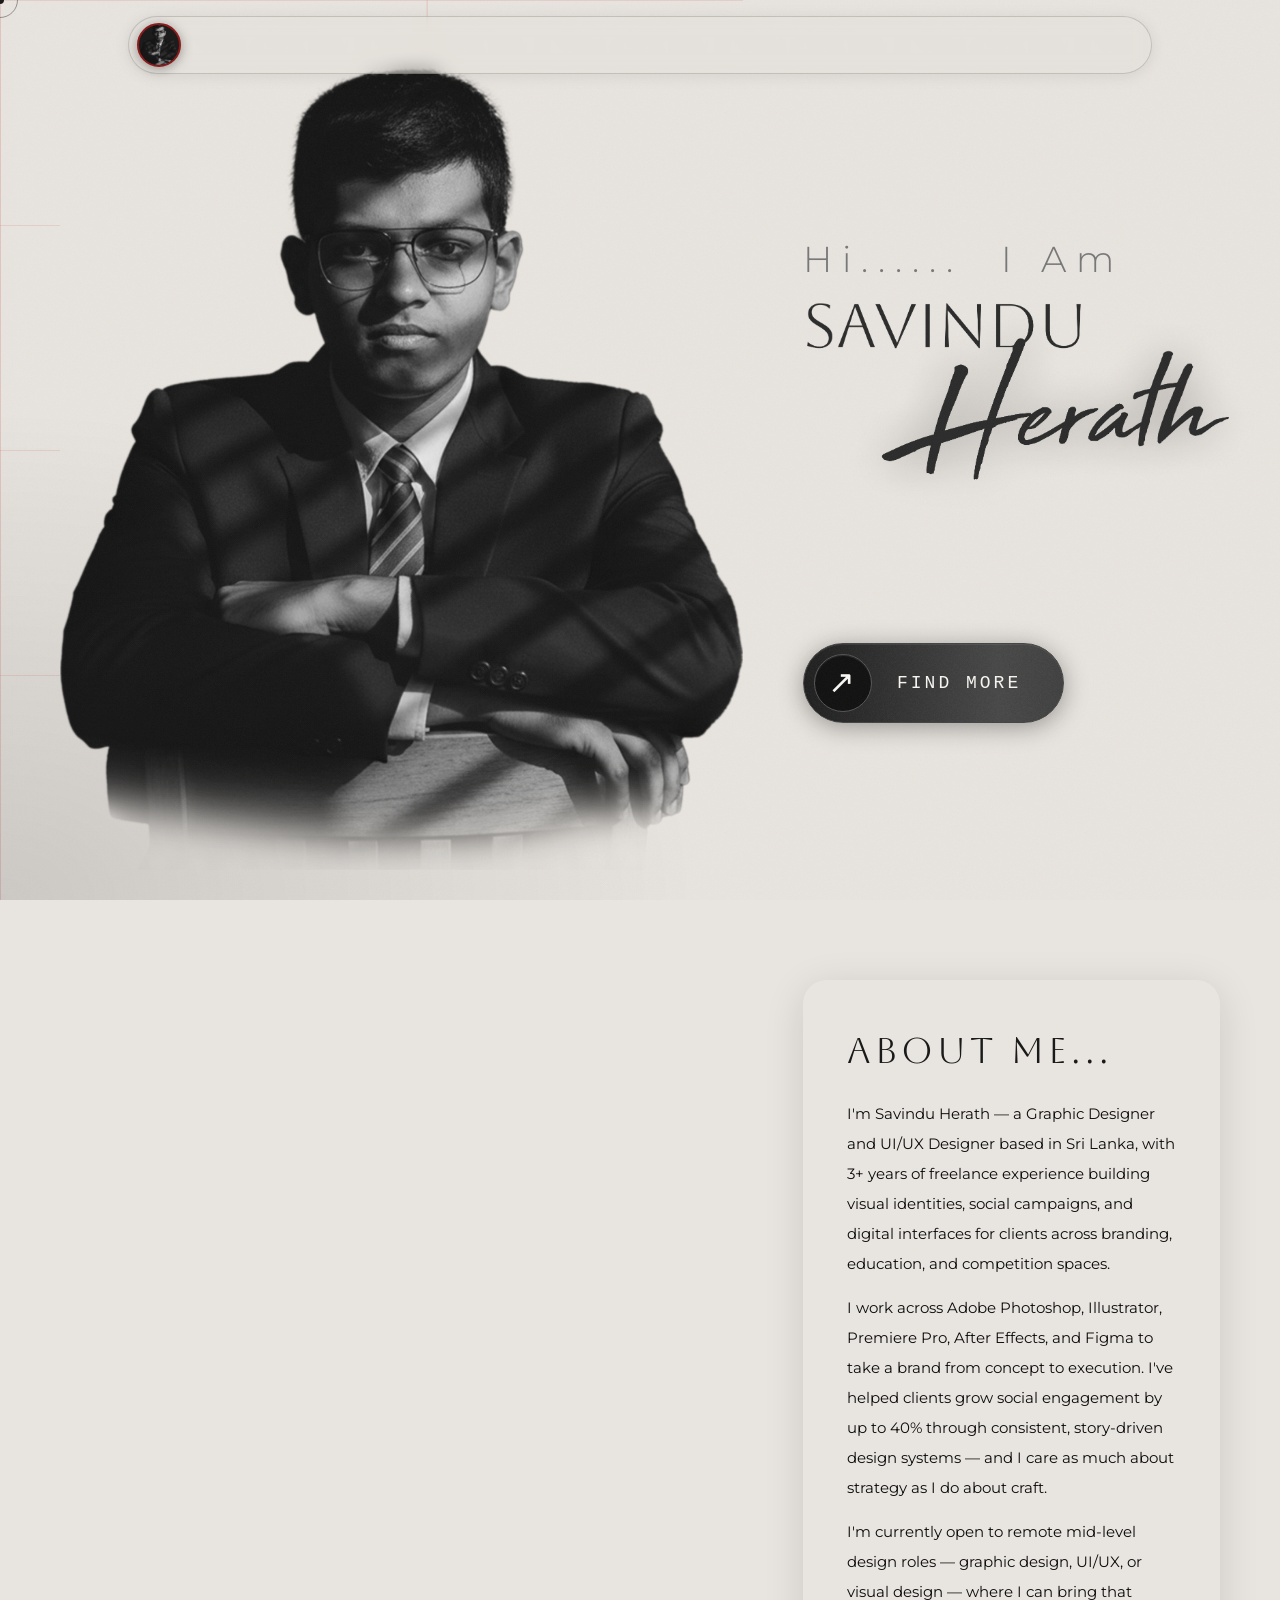
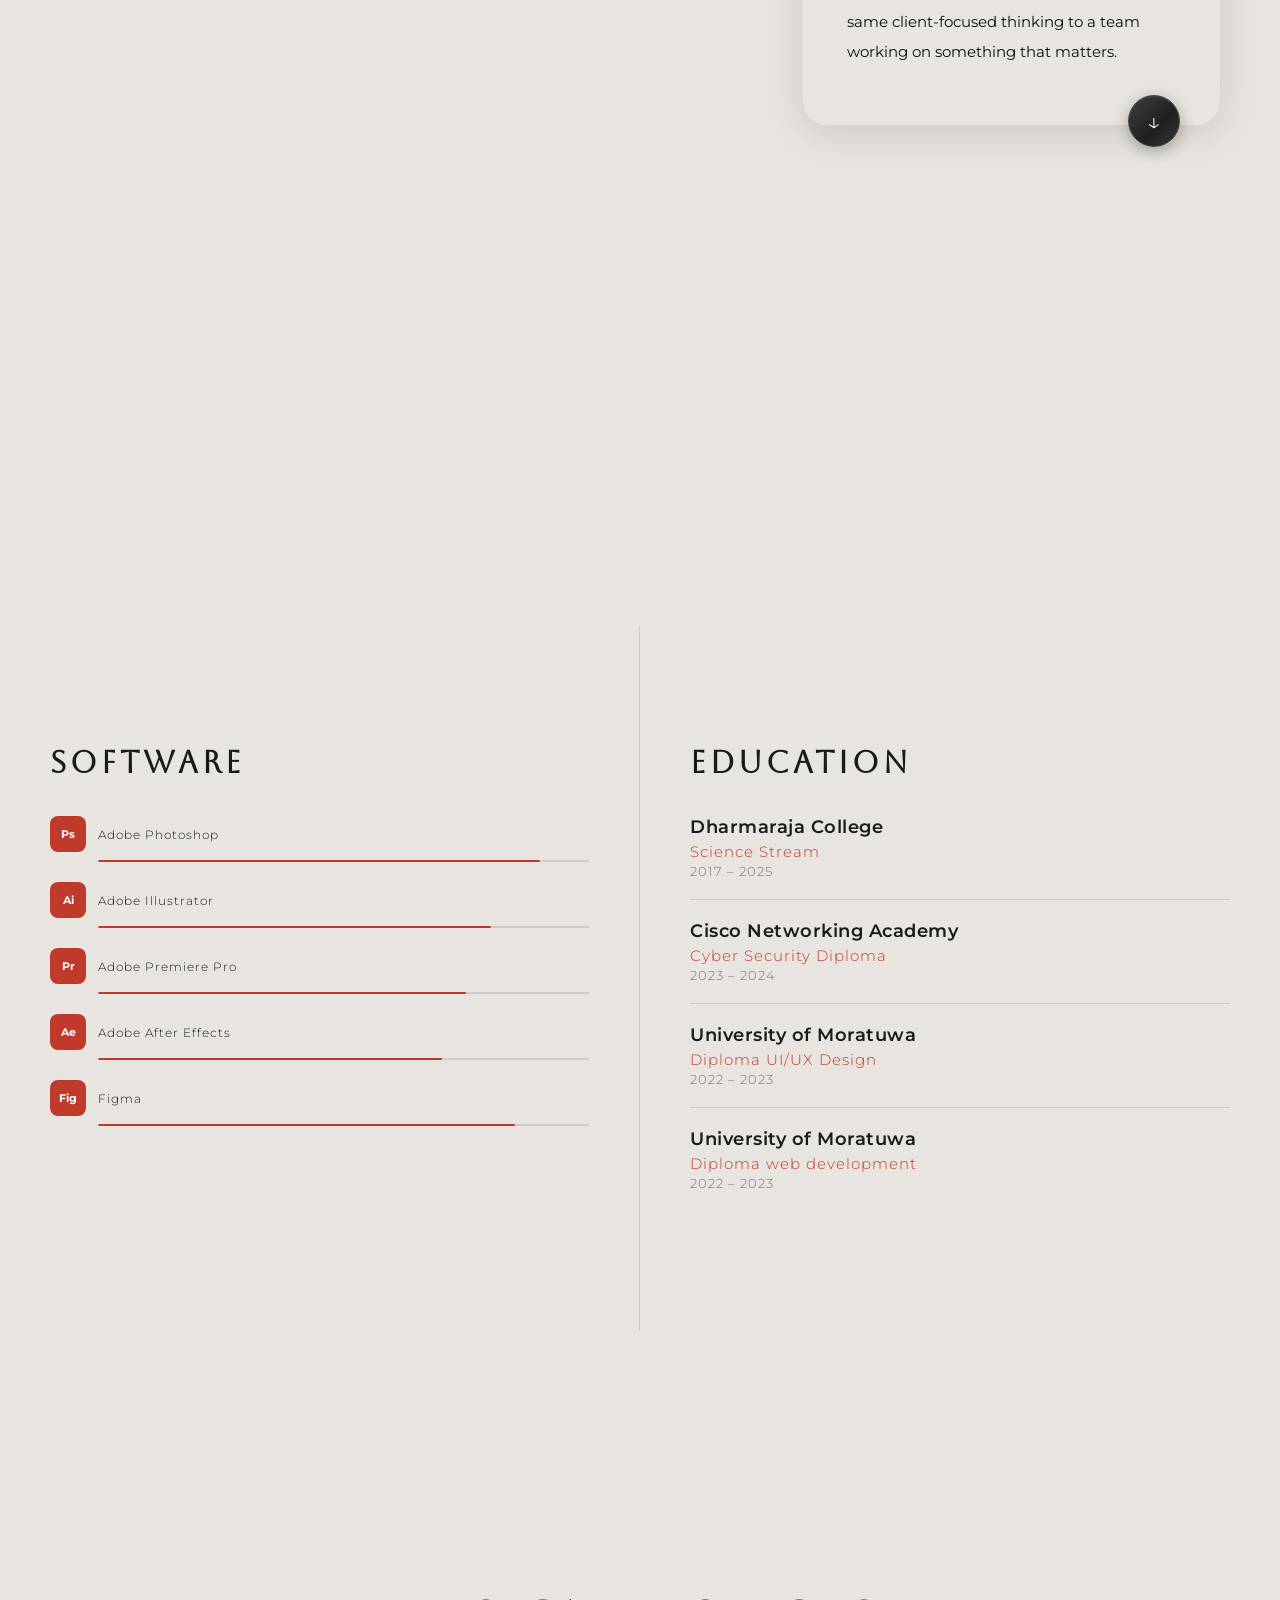
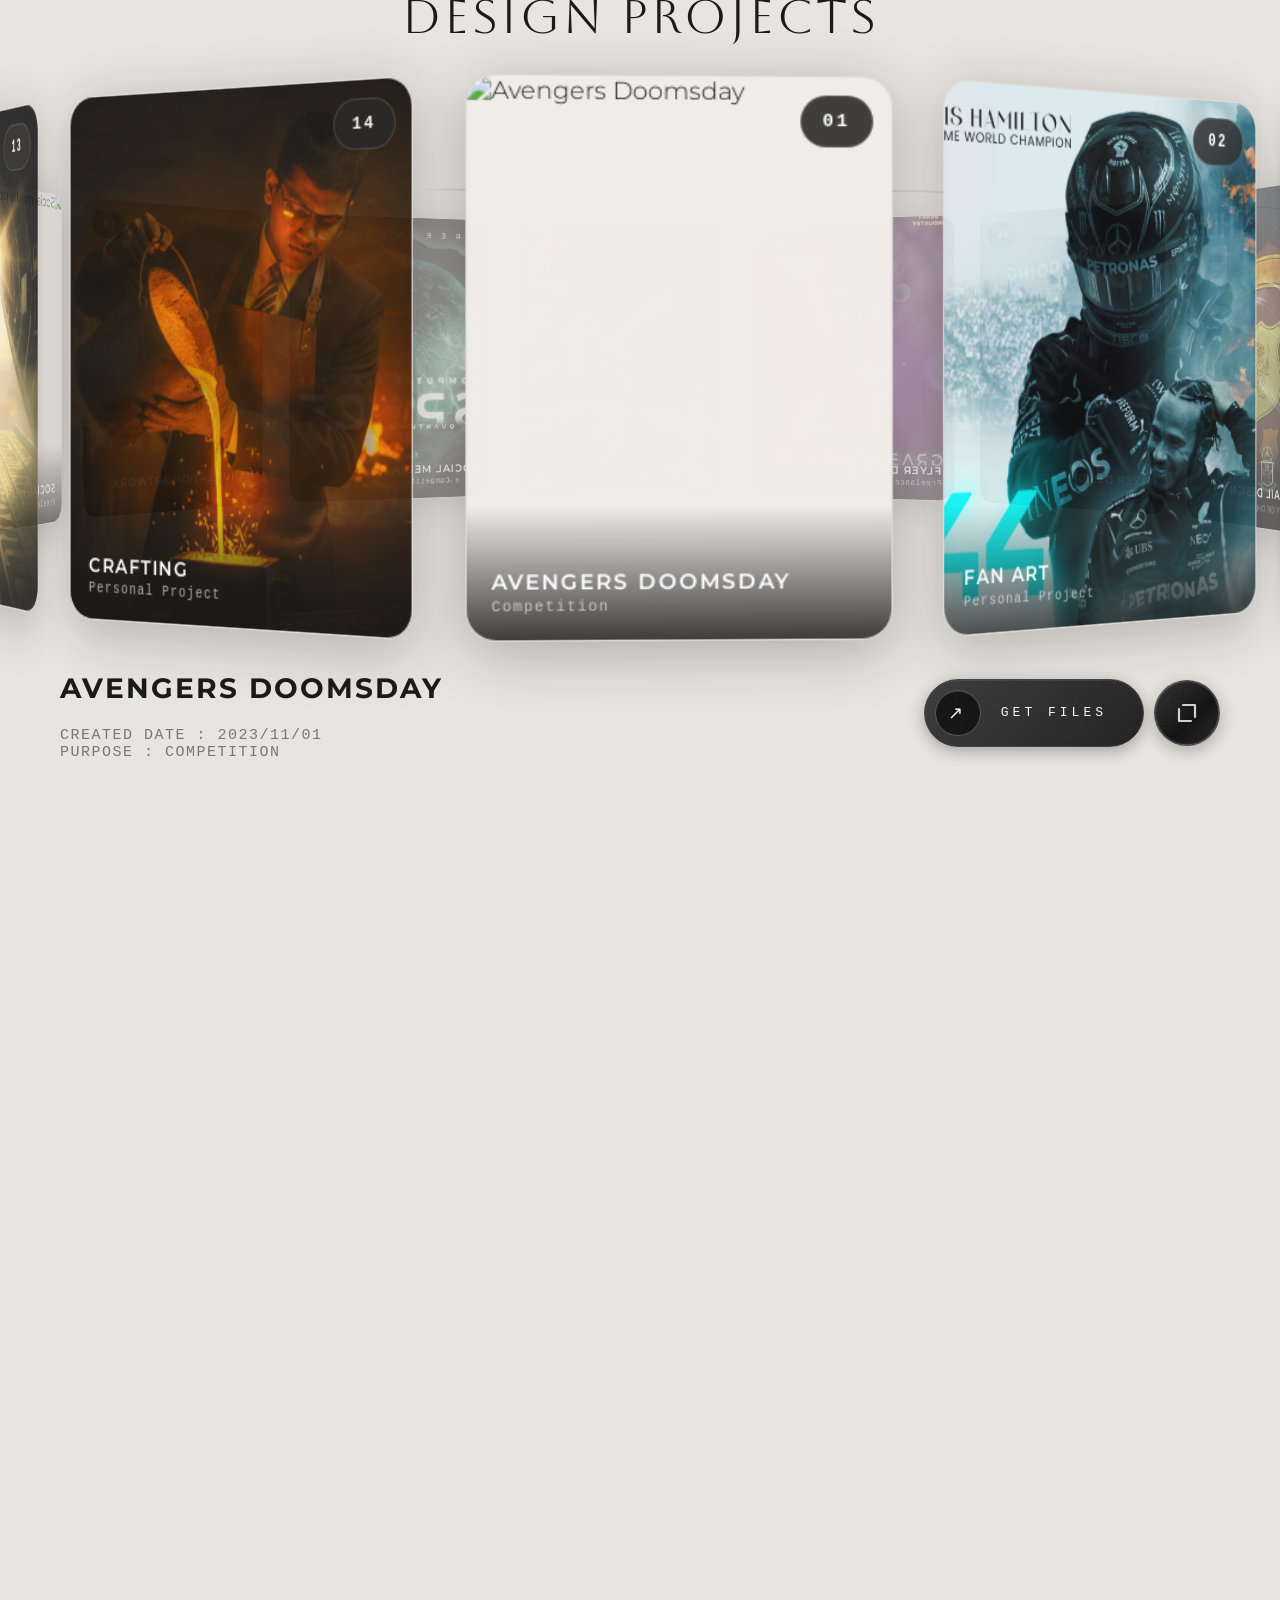
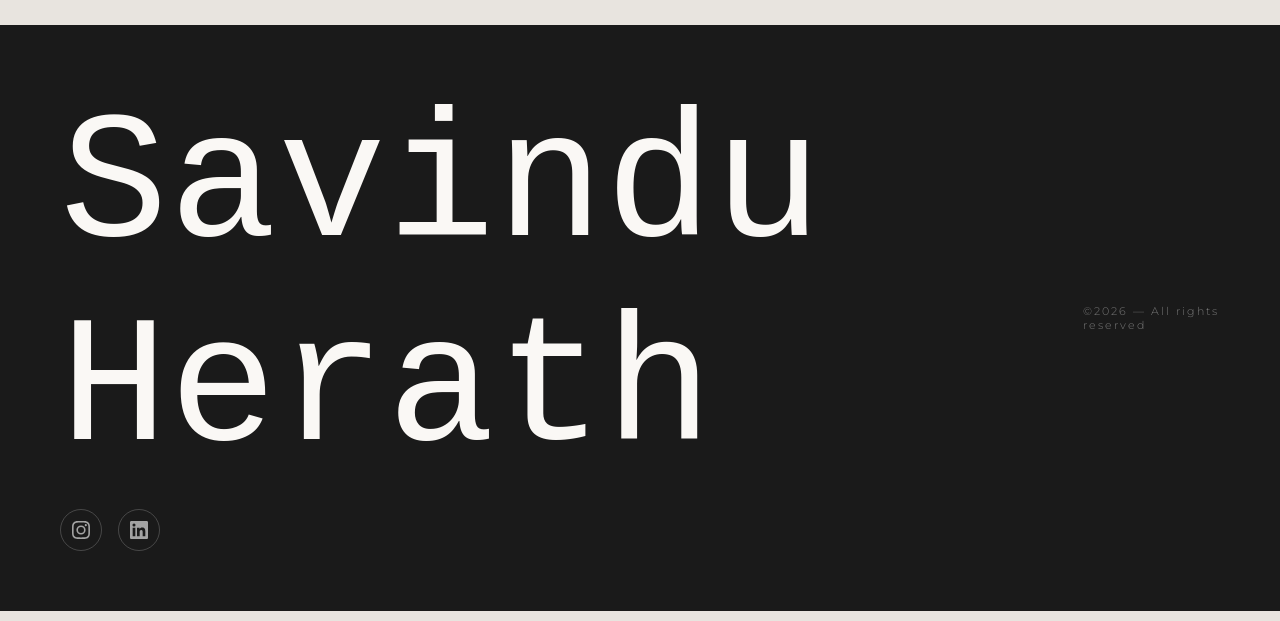
==== commit 324e2260: "Rename index_fixed (2).html to index.html" ====
--- a/index.html
+++ b/index.html
@@ -615,7 +615,7 @@
 /* Desktop hover effects */
 @supports (hover: hover) {
     button:hover, a:hover, [class*="btn"]:hover {
-        /* Keep existing hover styles */
+        background: var(--card);
     }
 }
 
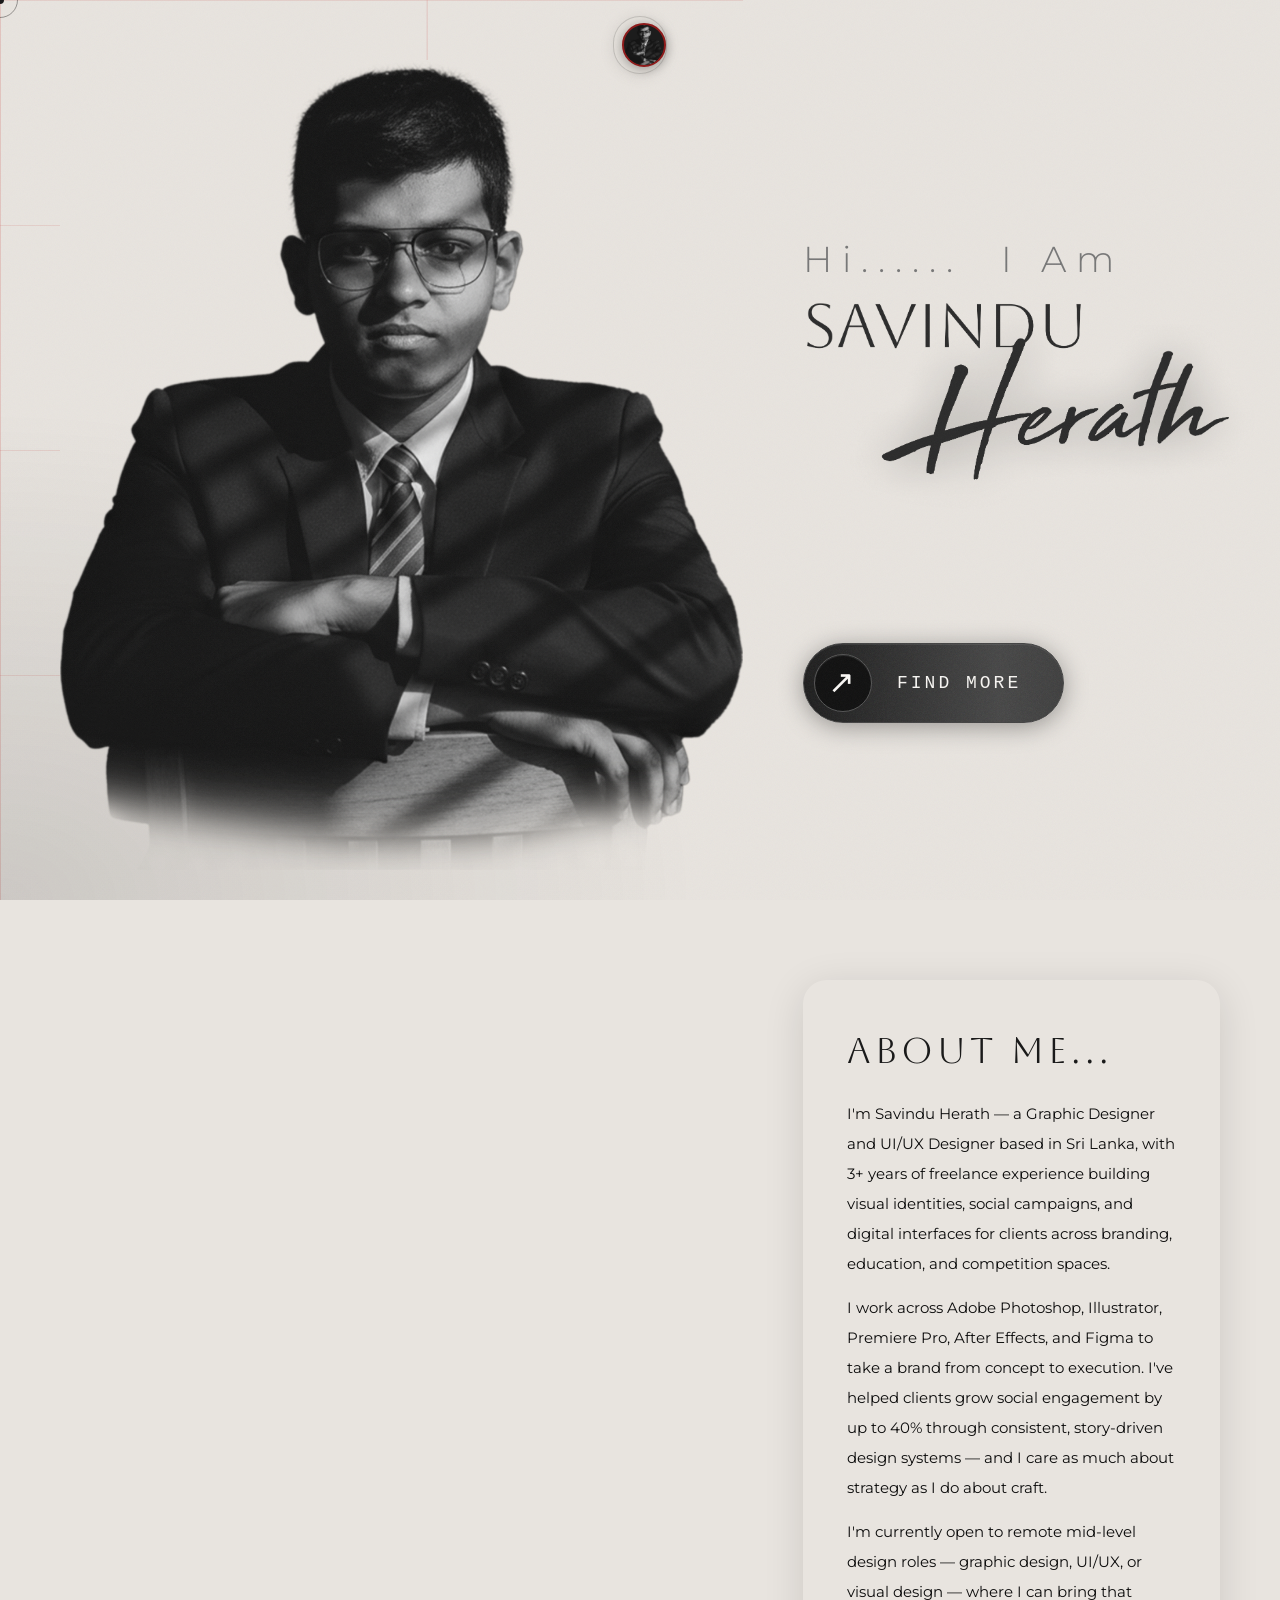
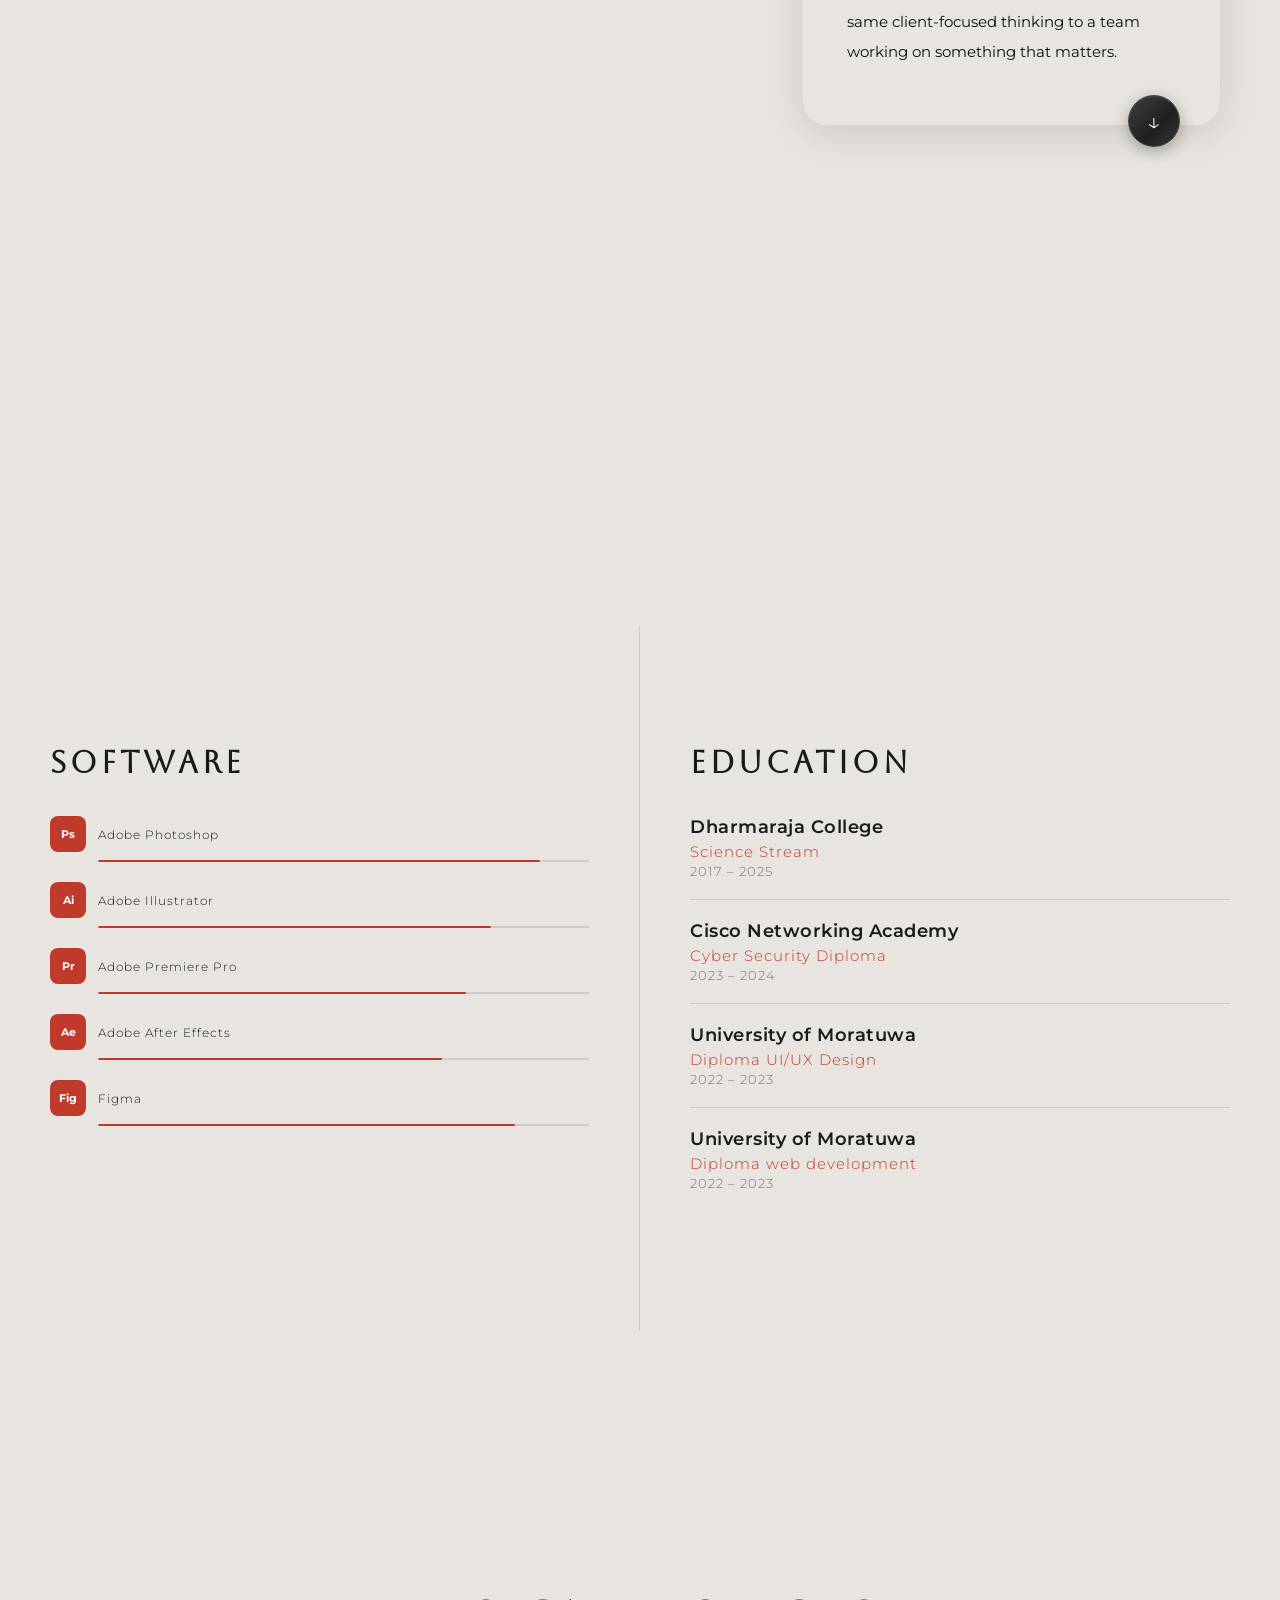
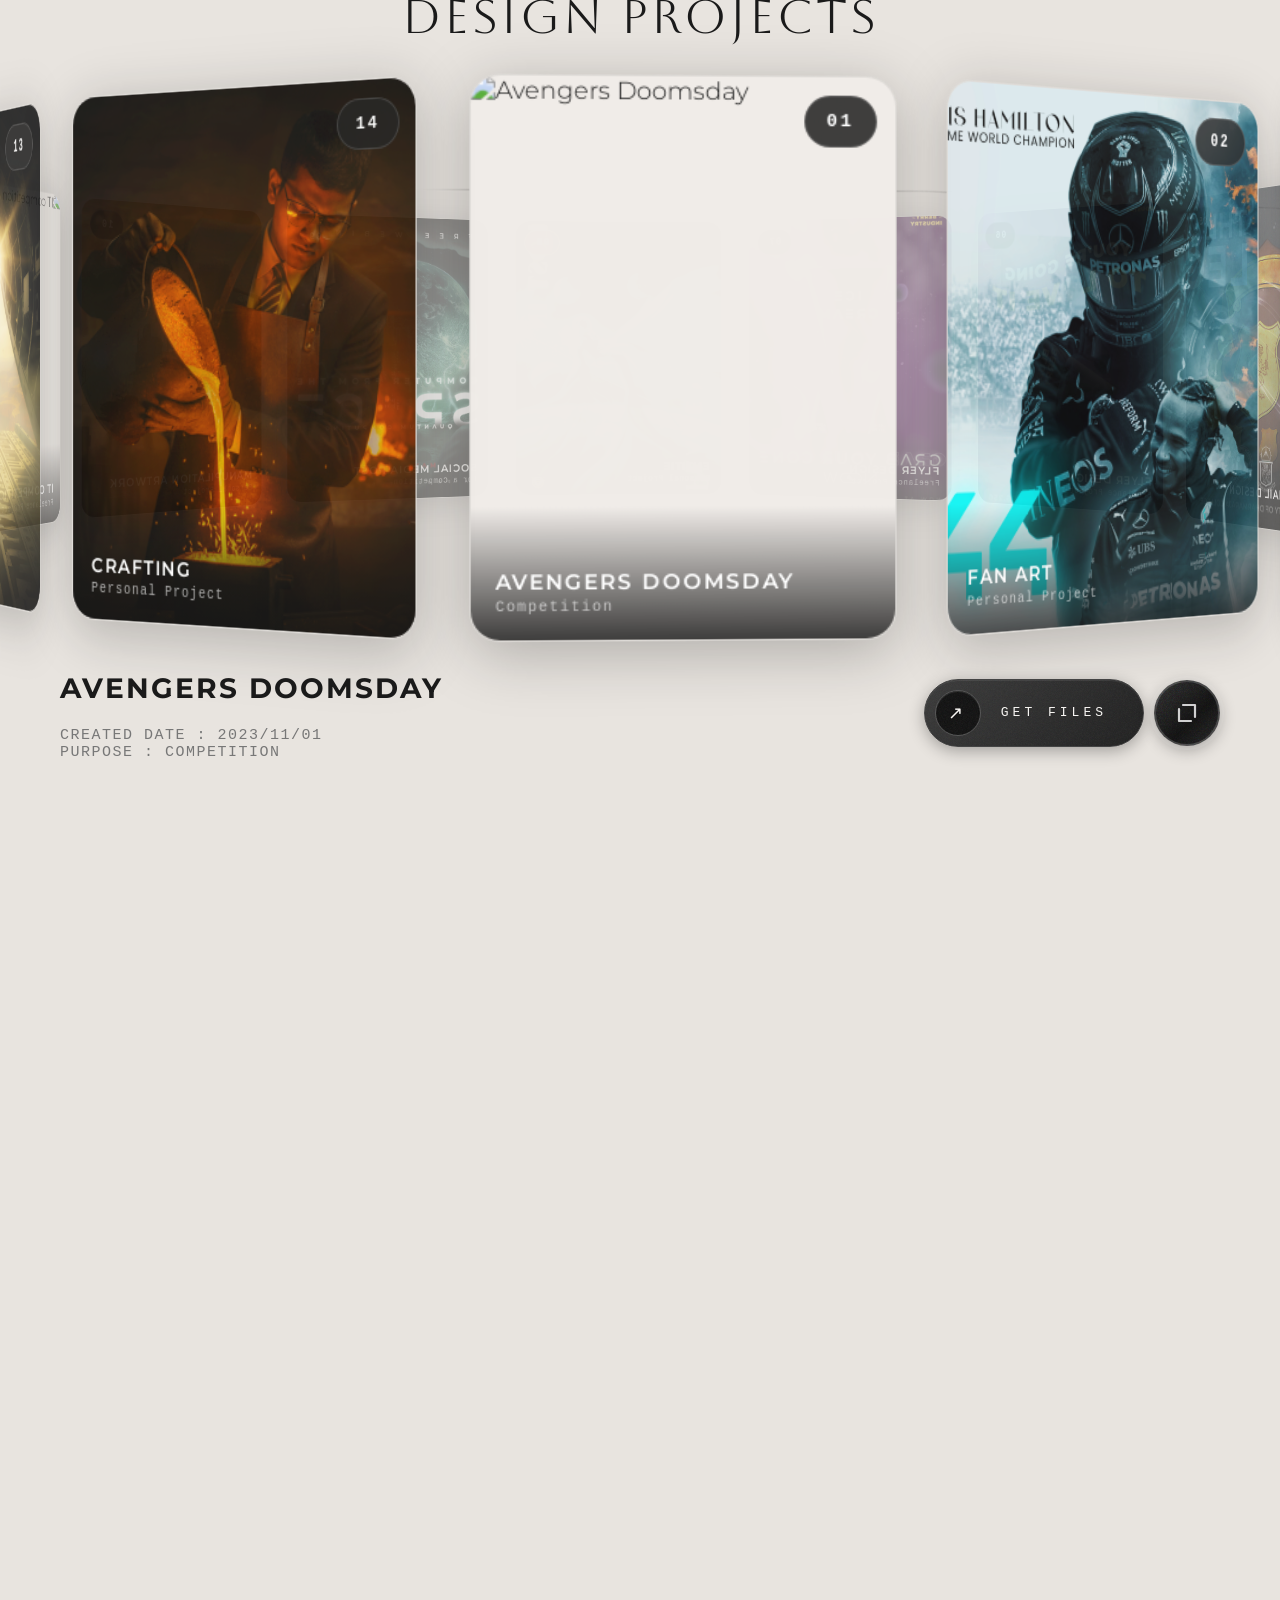
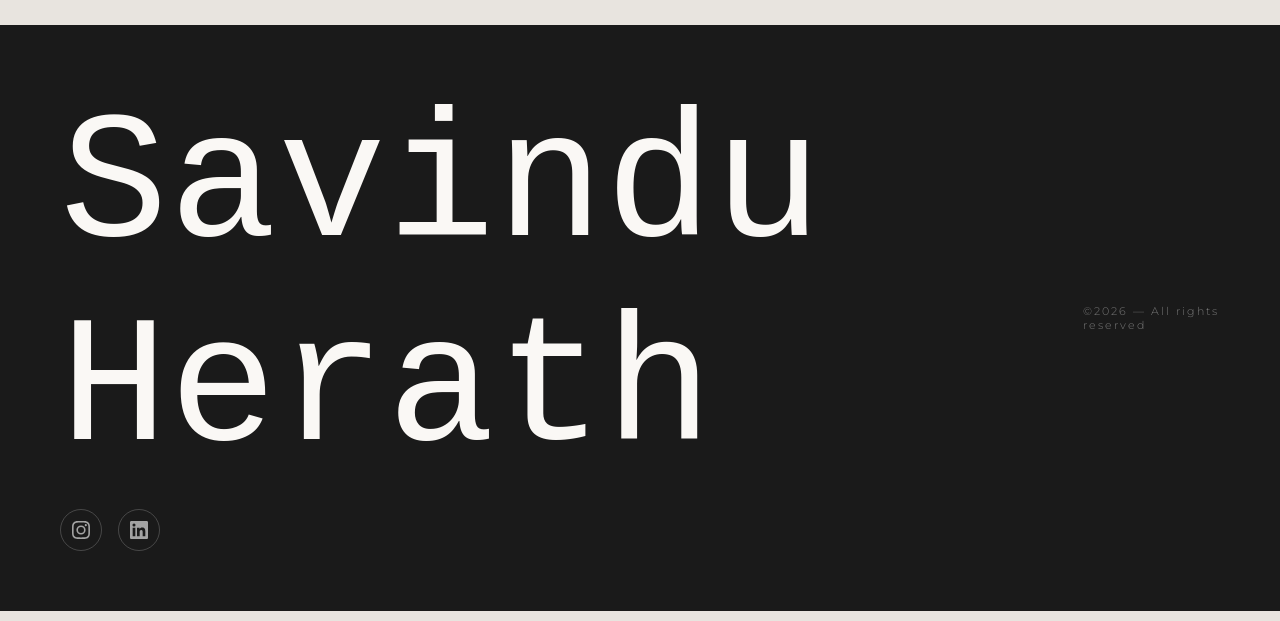
==== commit 17e44595: "Rename index_fixed (3).html to index.html" ====
--- a/index.html
+++ b/index.html
@@ -217,6 +217,13 @@
       linear-gradient(to right, rgba(200,50,50,0.18) 1px, transparent 1px),
       linear-gradient(to bottom, rgba(200,50,50,0.12) 1px, transparent 1px);
     background-size: calc(100% / 3) 25vh;
+}
+
+/* Hide grid overlay on mobile to prevent visible vertical lines */
+@media (max-width: 768px) {
+    #grid-overlay {
+        display: none;
+    }
 }
 
 body {
@@ -2054,7 +2061,7 @@
         <div class="about-content reveal">
           <div class="about-card">
             <h2>About Me...</h2>
-            <p>
+             <p>
              I'm Savindu Herath — a Graphic Designer and UI/UX Designer based in Sri Lanka,
               with 3+ years of freelance experience building visual identities, social campaigns,
               and digital interfaces for clients across branding, education, and competition spaces.
@@ -2434,7 +2441,9 @@
       image: "1.jpg",
       file: null,
       popupImages: [
-        { src: "1.jpg", caption: "Main Poster", sub: "Final Version" }
+        { src: "1.jpg", caption: "Main Poster", sub: "Final Version" },
+        { src: "1.1.jpg", caption: "Initial Sketch", sub: "Process" },
+        { src: "1.2.jpg", caption: "half done", sub: "process" }
       ]
     },
     {
@@ -2542,31 +2551,39 @@
       image: "8.png",
       file: null,
       popupImages: [
-        { src: "8.png", caption: "Manipulation", sub: "Photo Art" }
+        { src: "8.jpg", caption: "Manipulation", sub: "Photo Art" },
+        { src: "8.1.jpg", caption: "Manipulation", sub: "Process" },
+        { src: "8.2.jpg", caption: "Manipulation", sub: "Process" }
       ]
     },
     {
-      title: "Social media post",
-      date: "2025/07/05",
+      title: "IT competition campaign",
+      date: "December , 2024",
       purpose: "Freelance Project",
-      description: "A freelance project where I designed a series of social media posts for a ICT day competition. The design focused on vibrant colors and bold typography to capture attention and drive engagement.",
+      description: "I worked on this project as a creative freelance designer. This project was for an IT competition done by a college society. Their goal was to create something eye-catching and something different with flowing character-based storytelling-type design. Resulting in 32% increase in brand recognition.",
       bg: "linear-gradient(135deg,#0a0a2e,#1a1a5c)",
       image: "14.png",
       file: null,
       popupImages: [
-        { src: "14.png", caption: "Social Post", sub: "ICT Day Series" }
+        { src: "14.png", caption: "Social Post", sub: "ICT Day post Series" },
+        { src: "9.png", caption: "Social Post", sub: "ICT Day post Series" },
+        { src: "14.2.jpg", caption: "Social Post", sub: "ICT Day post Series" },
+        { src: "14.3.jpg", caption: "Social Post", sub: "ICT Day post Series" }
       ]
     },
     {
-      title: "Social media post",
+      title: "Photography competition campaign",
       date: "2025/02/10",
       purpose: "Freelance Project",
-      description: "A freelance project where I designed a series of social media posts for a photography competition. The design focused on vibrant colors and bold typography to capture attention and drive engagement.",
+      description: "I worked on this project as a creative freelance designer. This project was for a photography competition, and they wanted the post-collection to reflect their identities. At the same time, make it eye-catching. I try to keep the same design pattern across the post collection and with that increased client social engagement by 40%",
       bg: "linear-gradient(135deg,#0a0a2e,#1a1a5c)",
       image: "12.png",
       file: null,
       popupImages: [
-        { src: "12.png", caption: "Social Post", sub: "Photography Series" }
+        { src: "12.png", caption: "Social Post", sub: "Photography Series" },
+        { src: "12.1.png", caption: "Social Post", sub: "Photography Series" },
+        { src: "12.2.png", caption: "Social Post", sub: "Photography Series" },
+        { src: "12.3.png", caption: "Social Post", sub: "Photography Series" }
       ]
     },{
       title: "Go Crazy",
@@ -2588,7 +2605,8 @@
       image: "10.png",
       file: null,
       popupImages: [
-        { src: "10.png", caption: "Crafting", sub: "Personal Artwork" }
+        { src: "10.png", caption: "Crafting", sub: "Final Version" },
+        { src: "10.1.jpg", caption: "Crafting", sub: "Process" }
       ]
     }
   ];
